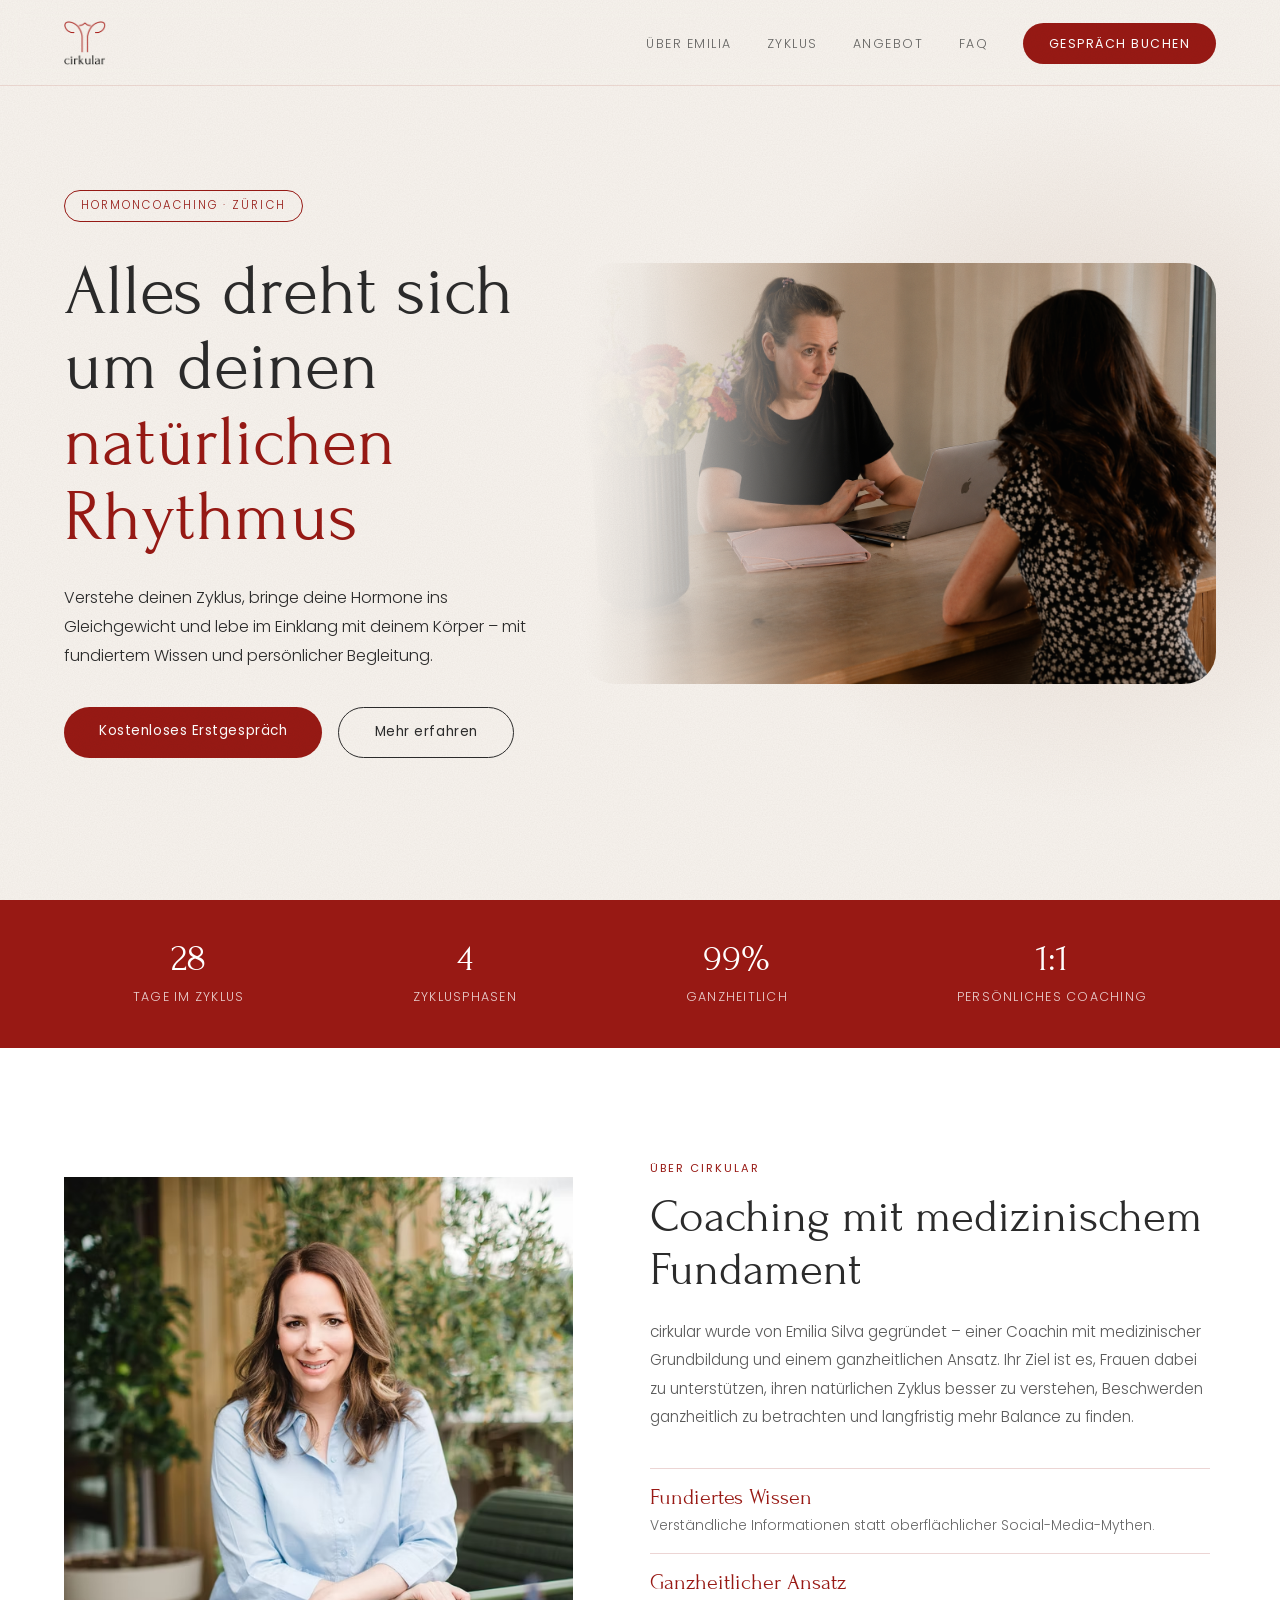
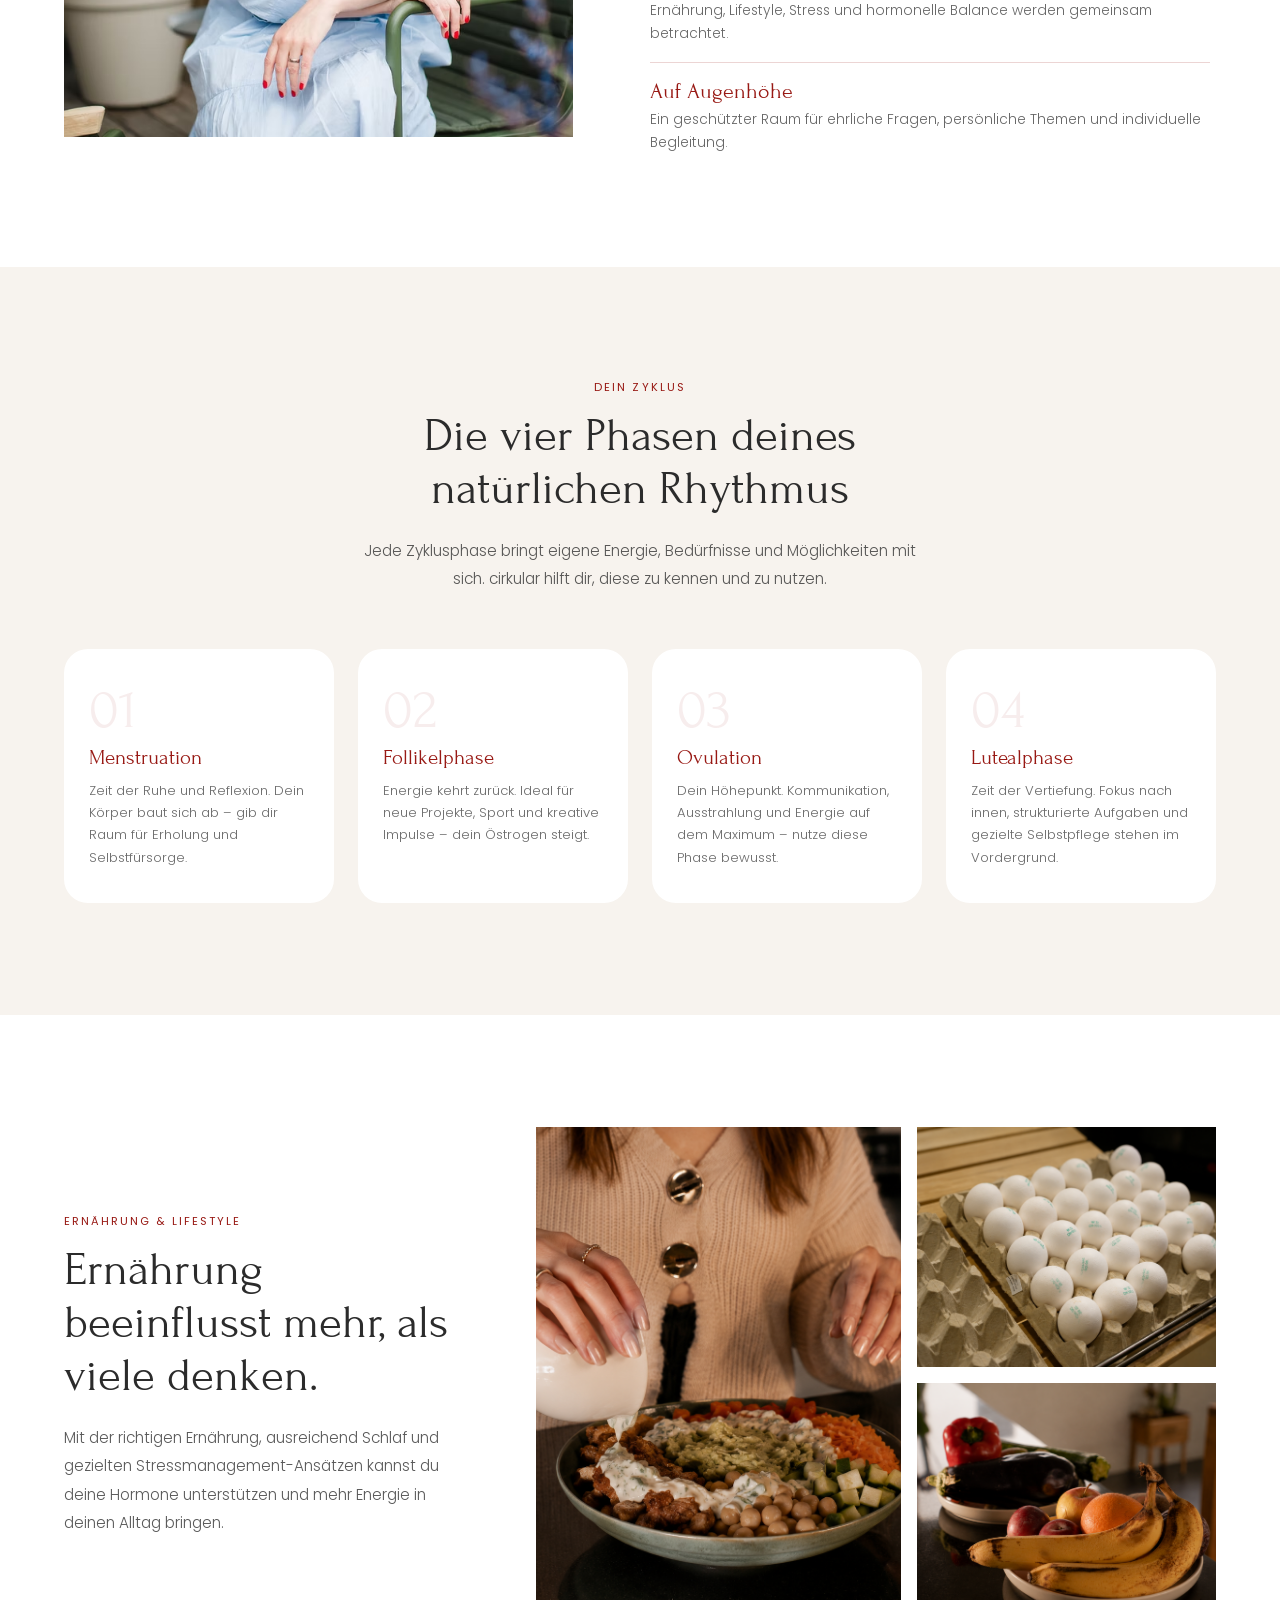
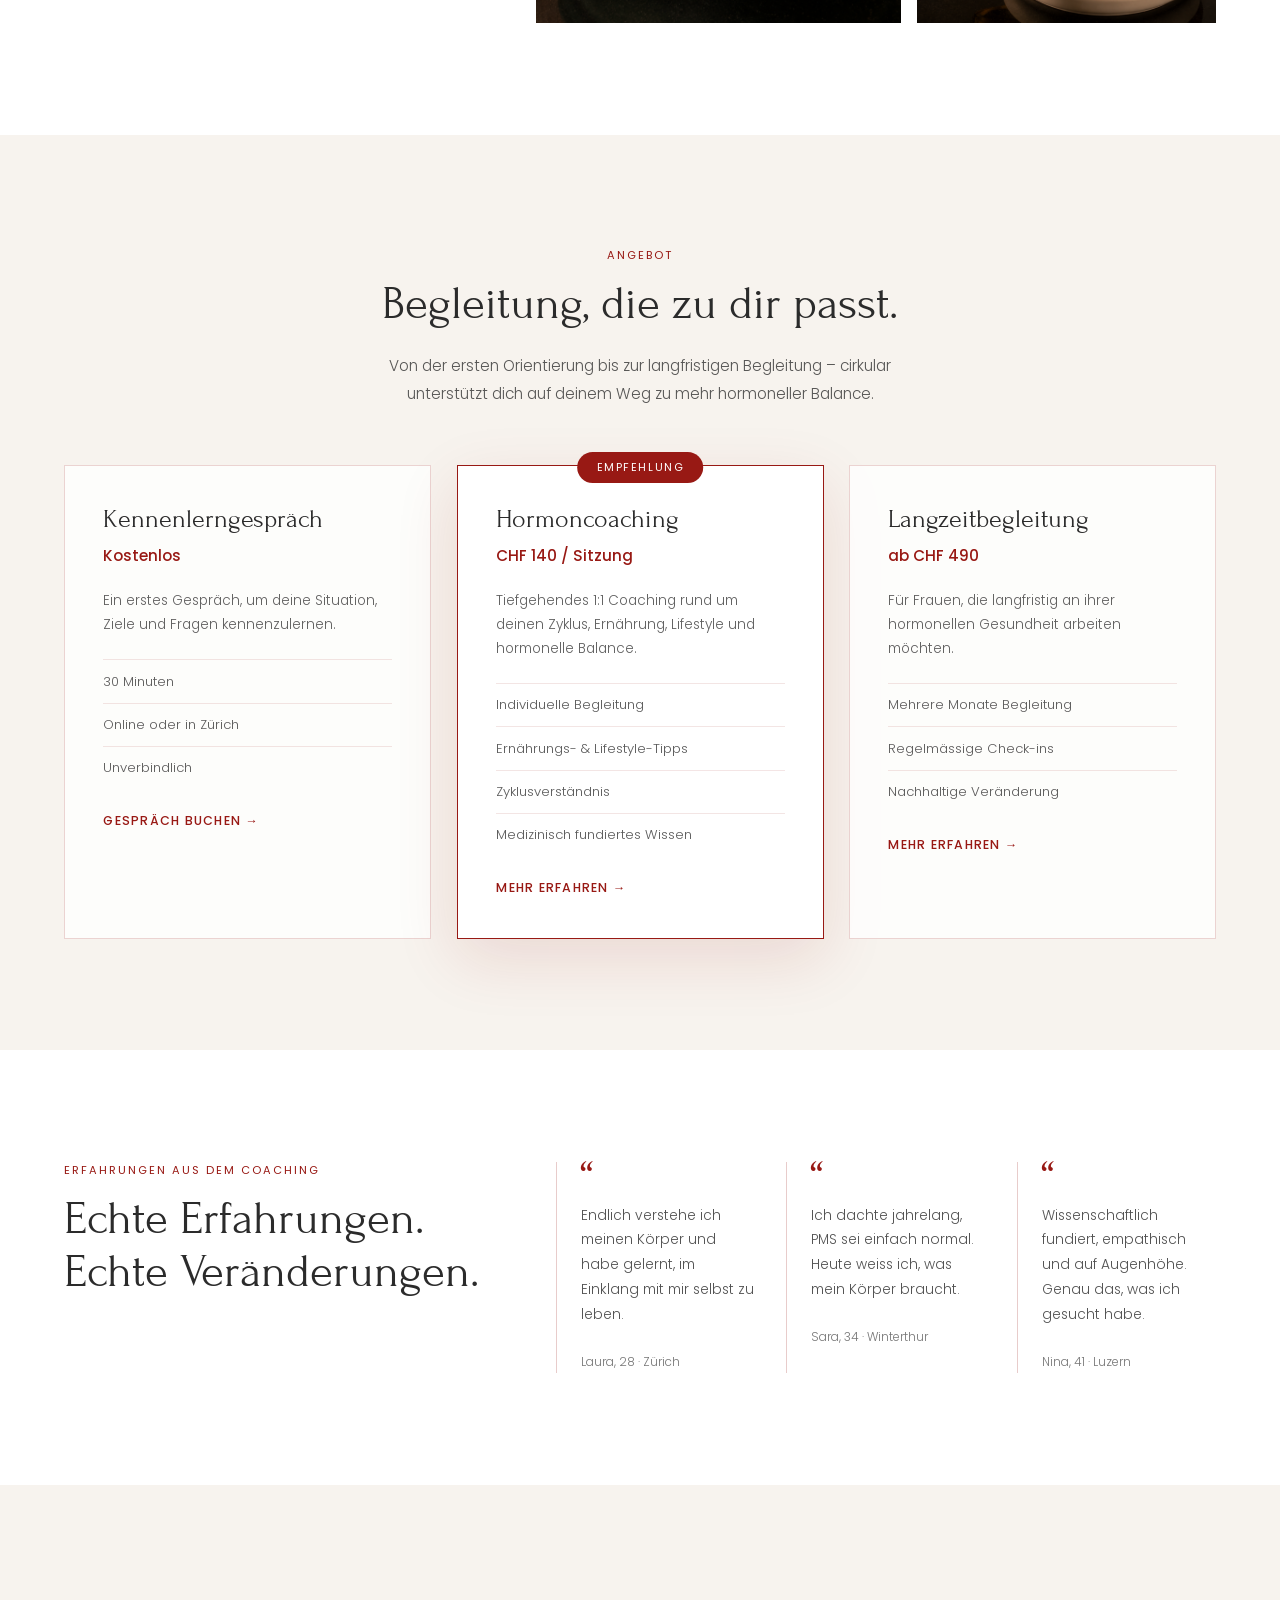
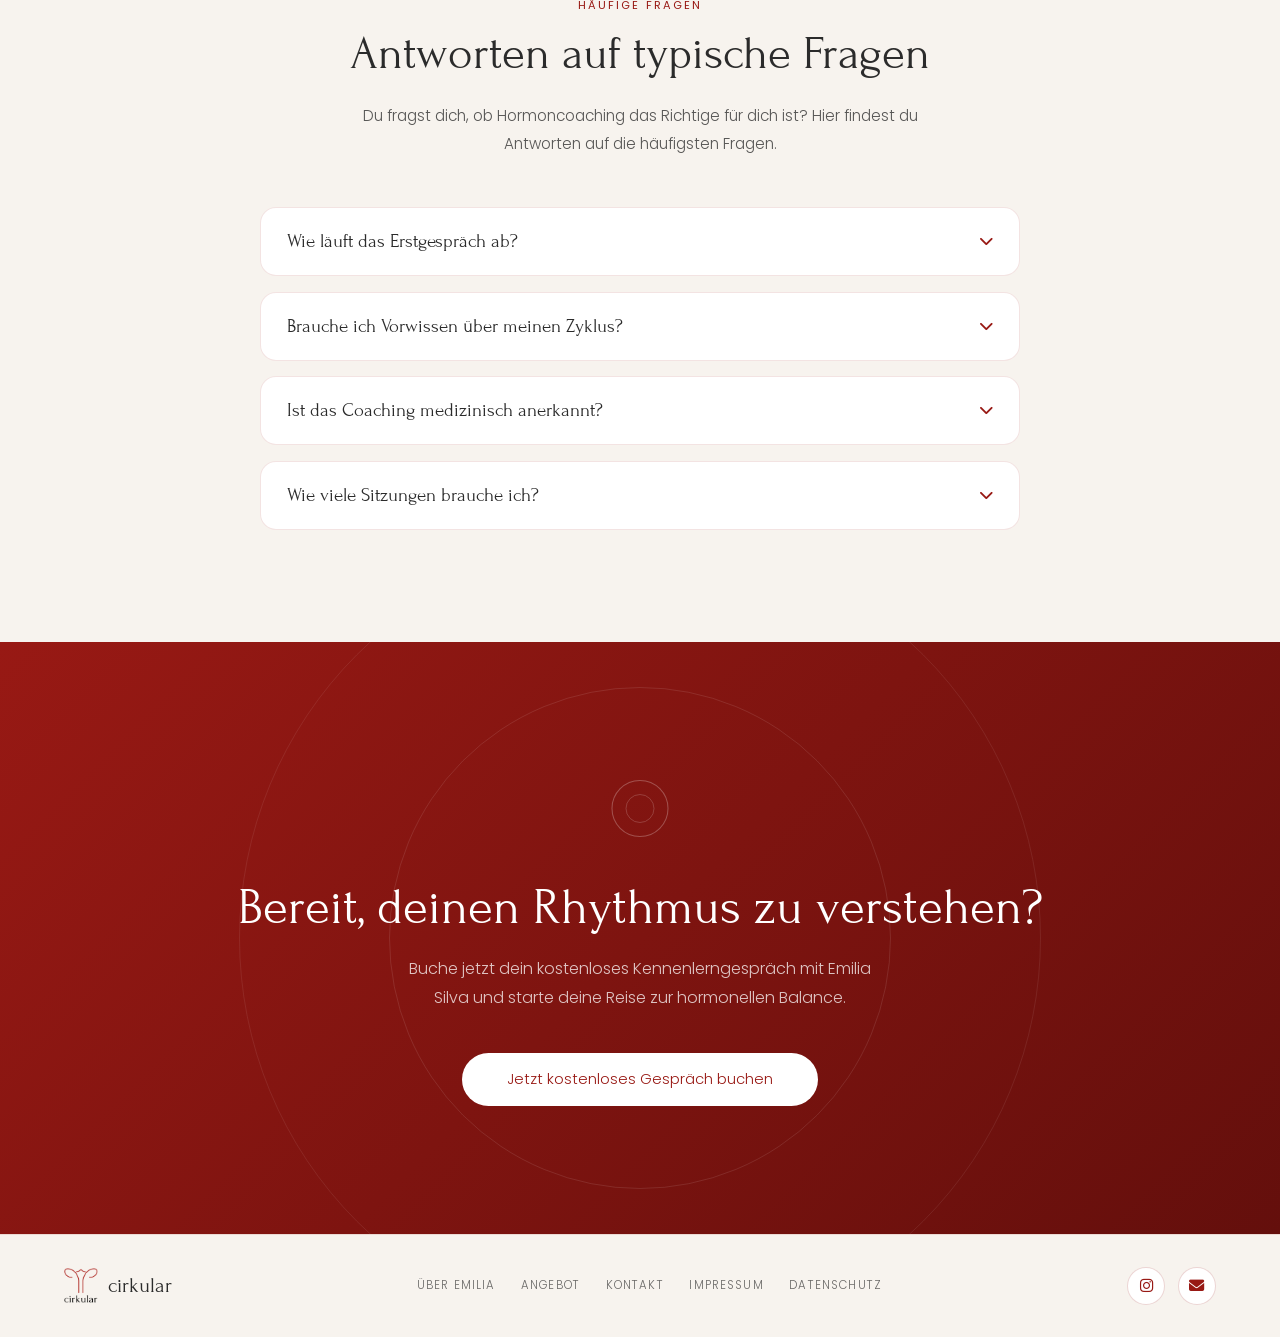
==== index.html @ c12a4f1a "Initial commit: Ashley Shannon Ernährungsberatung website Adds the initial static website with landi" ====
<!DOCTYPE html>
<html lang="de">
<head>
  <meta charset="UTF-8" />
  <meta name="viewport" content="width=device-width, initial-scale=1.0" />
  <title>cirkular – Hormoncoaching für Frauen</title>

  <link href="https://fonts.googleapis.com/css2?family=Forum&family=Poppins:wght@300;400;500&display=swap" rel="stylesheet">
  <link rel="stylesheet" href="https://cdnjs.cloudflare.com/ajax/libs/font-awesome/6.5.2/css/all.min.css">
  <link rel="stylesheet" href="css/styles.css">
</head>

<body>

  <nav>
    <a href="#" class="nav-logo" aria-label="cirkular Startseite">
      <img src="img/logo.png" alt="cirkular Logo">
    </a>

    <ul class="nav-links">
      <li><a href="#about">Über Emilia</a></li>
      <li><a href="#zyklus">Zyklus</a></li>
      <li><a href="#angebot">Angebot</a></li>
      <li><a href="#faq">FAQ</a></li>
      <li><a href="#kontakt" class="nav-cta">Gespräch buchen</a></li>
    </ul>

    <button class="nav-toggle" id="navToggle" aria-label="Menü öffnen" aria-expanded="false" aria-controls="mobileMenu">
      <span></span>
      <span></span>
      <span></span>
    </button>
  </nav>

  <div class="menu-backdrop" id="menuBackdrop"></div>

  <aside class="mobile-menu" id="mobileMenu" aria-hidden="true">
    <span class="mobile-menu-tagline">Menü</span>
    <ul>
      <li><a href="#about">Über Emilia</a></li>
      <li><a href="#zyklus">Zyklus</a></li>
      <li><a href="#angebot">Angebot</a></li>
      <li><a href="#erfahrungen">Erfahrungen</a></li>
      <li><a href="#faq">FAQ</a></li>
      <li><a href="#kontakt" class="mobile-cta">Gespräch buchen</a></li>
    </ul>
  </aside>

  <section class="hero">
    <div class="hero-text">
      <span class="hero-tagline reveal">Hormoncoaching · Zürich</span>

      <h1 class="reveal reveal-delay-1">
        Alles dreht sich um deinen<br>
        <span>natürlichen Rhythmus</span>
      </h1>

      <p class="hero-sub reveal reveal-delay-2">
        Verstehe deinen Zyklus, bringe deine Hormone ins Gleichgewicht und lebe im Einklang mit deinem Körper – mit fundiertem Wissen und persönlicher Begleitung.
      </p>

      <div class="hero-buttons reveal reveal-delay-3">
        <a href="#kontakt" class="btn-primary">Kostenloses Erstgespräch</a>
        <a href="#angebot" class="btn-outline">Mehr erfahren</a>
      </div>
    </div>

    <div class="hero-image-wrap reveal reveal-delay-2">
      <img src="img/beratungs-gespraech.png" alt="Beratungsgespräch bei cirkular">
    </div>
  </section>

  <div class="stats">
    <div class="stat reveal">
      <span class="stat-number" data-target="28">0</span>
      <span class="stat-label">Tage im Zyklus</span>
    </div>
    <div class="stat reveal reveal-delay-1">
      <span class="stat-number" data-target="4">0</span>
      <span class="stat-label">Zyklusphasen</span>
    </div>
    <div class="stat reveal reveal-delay-2">
      <span class="stat-number" data-target="100" data-suffix="%">0%</span>
      <span class="stat-label">Ganzheitlich</span>
    </div>
    <div class="stat reveal reveal-delay-3">
      <span class="stat-number">1:1</span>
      <span class="stat-label">Persönliches Coaching</span>
    </div>
  </div>

  <section class="about" id="about">
    <div class="about-image reveal">
      <img src="img/emilia-silva.avif" alt="Emilia Silva von cirkular">
    </div>

    <div class="about-content reveal reveal-delay-1">
      <span class="section-label">Über cirkular</span>
      <h2 class="section-title">Coaching mit medizinischem Fundament</h2>

      <p class="section-text">
        cirkular wurde von Emilia Silva gegründet – einer Coachin mit medizinischer Grundbildung und einem ganzheitlichen Ansatz. Ihr Ziel ist es, Frauen dabei zu unterstützen, ihren natürlichen Zyklus besser zu verstehen, Beschwerden ganzheitlich zu betrachten und langfristig mehr Balance zu finden.
      </p>

      <div class="about-points">
        <div class="about-point">
          <h3>Fundiertes Wissen</h3>
          <p>Verständliche Informationen statt oberflächlicher Social-Media-Mythen.</p>
        </div>

        <div class="about-point">
          <h3>Ganzheitlicher Ansatz</h3>
          <p>Ernährung, Lifestyle, Stress und hormonelle Balance werden gemeinsam betrachtet.</p>
        </div>

        <div class="about-point">
          <h3>Auf Augenhöhe</h3>
          <p>Ein geschützter Raum für ehrliche Fragen, persönliche Themen und individuelle Begleitung.</p>
        </div>
      </div>
    </div>
  </section>

  <section class="phases" id="zyklus">
    <div class="reveal" style="text-align:center; max-width:600px; margin:0 auto;">
      <span class="section-label">Dein Zyklus</span>
      <h2 class="section-title">Die vier Phasen deines natürlichen Rhythmus</h2>
      <p class="section-text" style="margin:0 auto;">Jede Zyklusphase bringt eigene Energie, Bedürfnisse und Möglichkeiten mit sich. cirkular hilft dir, diese zu kennen und zu nutzen.</p>
    </div>

    <div class="phases-grid">
      <article class="phase-card reveal">
        <div class="phase-number">01</div>
        <div class="phase-name">Menstruation</div>
        <p class="phase-desc">Zeit der Ruhe und Reflexion. Dein Körper baut sich ab – gib dir Raum für Erholung und Selbstfürsorge.</p>
        <p class="phase-tip">Tipp: Warme Speisen, eisenreiche Lebensmittel und sanfte Bewegung.</p>
      </article>
      <article class="phase-card reveal reveal-delay-1">
        <div class="phase-number">02</div>
        <div class="phase-name">Follikelphase</div>
        <p class="phase-desc">Energie kehrt zurück. Ideal für neue Projekte, Sport und kreative Impulse – dein Östrogen steigt.</p>
        <p class="phase-tip">Tipp: Starte Neues, plane intensive Workouts und nutze deine Lernfähigkeit.</p>
      </article>
      <article class="phase-card reveal reveal-delay-2">
        <div class="phase-number">03</div>
        <div class="phase-name">Ovulation</div>
        <p class="phase-desc">Dein Höhepunkt. Kommunikation, Ausstrahlung und Energie auf dem Maximum – nutze diese Phase bewusst.</p>
        <p class="phase-tip">Tipp: Wichtige Gespräche, Präsentationen oder Social Events – jetzt strahlst du.</p>
      </article>
      <article class="phase-card reveal reveal-delay-3">
        <div class="phase-number">04</div>
        <div class="phase-name">Lutealphase</div>
        <p class="phase-desc">Zeit der Vertiefung. Fokus nach innen, strukturierte Aufgaben und gezielte Selbstpflege stehen im Vordergrund.</p>
        <p class="phase-tip">Tipp: Magnesiumreiche Ernährung, weniger Koffein, mehr Schlaf und Ruhe.</p>
      </article>
    </div>
  </section>

  <section class="lifestyle">
    <div class="lifestyle-text reveal">
      <span class="section-label">Ernährung & Lifestyle</span>
      <h2 class="section-title">Ernährung beeinflusst mehr, als viele denken.</h2>

      <p class="section-text">
        Mit der richtigen Ernährung, ausreichend Schlaf und gezielten Stressmanagement-Ansätzen kannst du deine Hormone unterstützen und mehr Energie in deinen Alltag bringen.
      </p>
    </div>

    <div class="image-grid reveal reveal-delay-1">
      <img src="img/ausgewogene-bowl.png" alt="Ausgewogene Bowl">
      <img src="img/eier.png" alt="Eier als Ernährungssymbol">
      <img src="img/fruechte-und-gemuese.png" alt="Früchte und Gemüse">
    </div>
  </section>

  <section class="offer" id="angebot">
    <div class="offer-intro reveal">
      <span class="section-label">Angebot</span>
      <h2 class="section-title">Begleitung, die zu dir passt.</h2>
      <p class="section-text">
        Von der ersten Orientierung bis zur langfristigen Begleitung – cirkular unterstützt dich auf deinem Weg zu mehr hormoneller Balance.
      </p>
    </div>

    <div class="offer-grid">
      <article class="offer-card reveal">
        <h3>Kennenlerngespräch</h3>
        <div class="price">Kostenlos</div>
        <p>Ein erstes Gespräch, um deine Situation, Ziele und Fragen kennenzulernen.</p>

        <ul>
          <li>30 Minuten</li>
          <li>Online oder in Zürich</li>
          <li>Unverbindlich</li>
        </ul>

        <a href="#kontakt" class="offer-link">Gespräch buchen →</a>
      </article>

      <article class="offer-card featured reveal reveal-delay-1">
        <span class="offer-badge">Empfehlung</span>
        <h3>Hormoncoaching</h3>
        <div class="price">CHF 140 / Sitzung</div>
        <p>Tiefgehendes 1:1 Coaching rund um deinen Zyklus, Ernährung, Lifestyle und hormonelle Balance.</p>

        <ul>
          <li>Individuelle Begleitung</li>
          <li>Ernährungs- & Lifestyle-Tipps</li>
          <li>Zyklusverständnis</li>
          <li>Medizinisch fundiertes Wissen</li>
        </ul>

        <a href="#kontakt" class="offer-link">Mehr erfahren →</a>
      </article>

      <article class="offer-card reveal reveal-delay-2">
        <h3>Langzeitbegleitung</h3>
        <div class="price">ab CHF 490</div>
        <p>Für Frauen, die langfristig an ihrer hormonellen Gesundheit arbeiten möchten.</p>

        <ul>
          <li>Mehrere Monate Begleitung</li>
          <li>Regelmässige Check-ins</li>
          <li>Nachhaltige Veränderung</li>
        </ul>

        <a href="#kontakt" class="offer-link">Mehr erfahren →</a>
      </article>
    </div>
  </section>

  <section class="experiences" id="erfahrungen">
    <div class="experience-layout">
      <div class="reveal">
        <span class="section-label">Erfahrungen aus dem Coaching</span>
        <h2 class="section-title">Echte Erfahrungen. Echte Veränderungen.</h2>
      </div>

      <div class="experience-grid">
        <div class="experience-card reveal reveal-delay-1">
          <div class="quote-mark">“</div>
          <p>Endlich verstehe ich meinen Körper und habe gelernt, im Einklang mit mir selbst zu leben.</p>
          <small>Laura, 28 · Zürich</small>
        </div>

        <div class="experience-card reveal reveal-delay-2">
          <div class="quote-mark">“</div>
          <p>Ich dachte jahrelang, PMS sei einfach normal. Heute weiss ich, was mein Körper braucht.</p>
          <small>Sara, 34 · Winterthur</small>
        </div>

        <div class="experience-card reveal reveal-delay-3">
          <div class="quote-mark">“</div>
          <p>Wissenschaftlich fundiert, empathisch und auf Augenhöhe. Genau das, was ich gesucht habe.</p>
          <small>Nina, 41 · Luzern</small>
        </div>
      </div>
    </div>
  </section>

  <section class="faq" id="faq">
    <div class="faq-intro reveal">
      <span class="section-label">Häufige Fragen</span>
      <h2 class="section-title">Antworten auf typische Fragen</h2>
      <p class="section-text">
        Du fragst dich, ob Hormoncoaching das Richtige für dich ist? Hier findest du Antworten auf die häufigsten Fragen.
      </p>
    </div>

    <div class="faq-list">
      <details class="faq-item reveal">
        <summary>
          Wie läuft das Erstgespräch ab?
          <i class="fa-solid fa-chevron-down faq-icon" aria-hidden="true"></i>
        </summary>
        <div class="faq-answer">
          Das kostenlose Erstgespräch dauert rund 30 Minuten und findet online oder in Zürich statt. Wir sprechen über deine aktuelle Situation, deine Ziele und ob ein Coaching für dich passt – unverbindlich und in einem geschützten Rahmen.
        </div>
      </details>

      <details class="faq-item reveal reveal-delay-1">
        <summary>
          Brauche ich Vorwissen über meinen Zyklus?
          <i class="fa-solid fa-chevron-down faq-icon" aria-hidden="true"></i>
        </summary>
        <div class="faq-answer">
          Nein, du musst nichts mitbringen ausser Offenheit. Wir starten genau da, wo du stehst. Ob du dich schon intensiv mit deinem Zyklus beschäftigt hast oder ganz neu beginnst – das Coaching wird individuell auf dich abgestimmt.
        </div>
      </details>

      <details class="faq-item reveal reveal-delay-2">
        <summary>
          Ist das Coaching medizinisch anerkannt?
          <i class="fa-solid fa-chevron-down faq-icon" aria-hidden="true"></i>
        </summary>
        <div class="faq-answer">
          cirkular ist ein ganzheitliches Coaching mit medizinisch fundiertem Wissen, jedoch ersetzt es keine ärztliche Behandlung oder Diagnose. Bei körperlichen Beschwerden empfehle ich dir immer, parallel deine Ärztin oder deinen Arzt zu konsultieren.
        </div>
      </details>

      <details class="faq-item reveal reveal-delay-3">
        <summary>
          Wie viele Sitzungen brauche ich?
          <i class="fa-solid fa-chevron-down faq-icon" aria-hidden="true"></i>
        </summary>
        <div class="faq-answer">
          Das hängt ganz von deinem Ziel ab. Manche Frauen profitieren bereits von 1–2 Sitzungen, andere wünschen sich eine längere Begleitung über mehrere Monate. Im Erstgespräch finden wir gemeinsam heraus, was für dich am sinnvollsten ist.
        </div>
      </details>
    </div>
  </section>

  <section class="cta-section" id="kontakt">
    <svg class="cta-logo" viewBox="0 0 100 110" fill="none" xmlns="http://www.w3.org/2000/svg" aria-hidden="true">
      <circle cx="50" cy="55" r="40" stroke="#fff" stroke-width="1.5"/>
      <circle cx="50" cy="55" r="20" stroke="#fff" stroke-width="1"/>
    </svg>
    <h2 class="reveal">Bereit, deinen Rhythmus zu verstehen?</h2>
    <p class="reveal reveal-delay-1">Buche jetzt dein kostenloses Kennenlerngespräch mit Emilia Silva und starte deine Reise zur hormonellen Balance.</p>
    <a href="mailto:hello@cirkular.ch" class="btn-white reveal reveal-delay-2">Jetzt kostenloses Gespräch buchen</a>
  </section>

  <footer>
    <a href="#" class="footer-logo" aria-label="cirkular Startseite">
      <img src="img/logo.png" alt="cirkular Logo">
      <span>cirkular</span>
    </a>

    <div class="footer-links">
      <a href="#about">Über Emilia</a>
      <a href="#angebot">Angebot</a>
      <a href="#kontakt">Kontakt</a>
      <a href="impressum.html">Impressum</a>
      <a href="datenschutz.html">Datenschutz</a>
    </div>

    <div class="footer-social">
      <a href="https://instagram.com/cirkular.ch" target="_blank" rel="noopener noreferrer" aria-label="cirkular auf Instagram">
        <i class="fa-brands fa-instagram" aria-hidden="true"></i>
      </a>
      <a href="mailto:hello@cirkular.ch" aria-label="E-Mail an cirkular">
        <i class="fa-solid fa-envelope" aria-hidden="true"></i>
      </a>
    </div>
  </footer>

  <script src="js/main.js" defer></script>

</body>
</html>
---- css/styles.css ----
:root {
  --primary: #981914;
  --primary-dark: #640F0C;
  --beige: #D9C7BB;
  --bg: #F7F3EE;
  --dark: #2B2B2B;
  --white: #ffffff;
  --transition: 0.45s cubic-bezier(0.22, 1, 0.36, 1);
}

* {
  box-sizing: border-box;
  margin: 0;
  padding: 0;
}

html {
  scroll-behavior: smooth;
}

body {
  font-family: "Poppins", sans-serif;
  font-weight: 300;
  background: var(--bg);
  color: var(--dark);
  overflow-x: hidden;
  position: relative;
}

/* ── GRAIN OVERLAY ── */
body::before {
  content: "";
  position: fixed;
  inset: 0;
  pointer-events: none;
  z-index: 999;
  opacity: 0.35;
  mix-blend-mode: multiply;
  background-image: url("data:image/svg+xml;utf8,<svg viewBox='0 0 200 200' xmlns='http://www.w3.org/2000/svg'><filter id='n'><feTurbulence type='fractalNoise' baseFrequency='0.9' numOctaves='2' stitchTiles='stitch'/><feColorMatrix values='0 0 0 0 0.16 0 0 0 0 0.1 0 0 0 0 0.08 0 0 0 0.18 0'/></filter><rect width='100%25' height='100%25' filter='url(%23n)'/></svg>");
  background-size: 220px 220px;
}

img {
  width: 100%;
  display: block;
  object-fit: cover;
}

h1, h2, h3 {
  font-family: "Forum", serif;
  font-weight: 400;
}

a {
  text-decoration: none;
  color: inherit;
}

/* ── REVEAL ANIMATIONS ── */
.reveal {
  opacity: 0;
  transform: translateY(28px);
  transition: opacity 0.9s ease, transform 0.9s cubic-bezier(0.22, 1, 0.36, 1);
  will-change: opacity, transform;
}
.reveal.is-visible {
  opacity: 1;
  transform: translateY(0);
}
.reveal-delay-1 { transition-delay: 0.1s; }
.reveal-delay-2 { transition-delay: 0.2s; }
.reveal-delay-3 { transition-delay: 0.3s; }
.reveal-delay-4 { transition-delay: 0.4s; }

@media (prefers-reduced-motion: reduce) {
  .reveal { opacity: 1; transform: none; transition: none; }
}

/* NAVIGATION */
nav {
  position: fixed;
  top: 0;
  left: 0;
  right: 0;
  z-index: 100;
  display: flex;
  align-items: center;
  justify-content: space-between;
  padding: 1.3rem 5vw;
  background: rgba(247, 243, 238, 0.92);
  backdrop-filter: blur(10px);
  -webkit-backdrop-filter: blur(10px);
  border-bottom: 1px solid rgba(152, 25, 20, 0.12);
}

.nav-logo {
  display: flex;
  align-items: center;
  gap: 0.7rem;
}

.nav-logo img {
  width: 42px;
  height: auto;
}

.nav-logo span {
  font-family: "Forum", serif;
  font-size: 1.5rem;
  letter-spacing: 0.04em;
}

.nav-links {
  display: flex;
  align-items: center;
  gap: 2.2rem;
  list-style: none;
}

.nav-links a {
  font-size: 0.78rem;
  text-transform: uppercase;
  letter-spacing: 0.12em;
  opacity: 0.72;
  transition: 0.25s;
}

.nav-links a:hover {
  opacity: 1;
  color: var(--primary);
}

.nav-cta {
  background: var(--primary);
  color: var(--white) !important;
  padding: 0.75rem 1.6rem;
  border-radius: 999px;
  opacity: 1 !important;
  font-weight: 400;
}

.nav-cta:hover {
  background: var(--primary-dark);
  color: var(--white) !important;
}

/* ── HAMBURGER ── */
.nav-toggle {
  display: none;
  background: none;
  border: none;
  cursor: pointer;
  padding: 0.5rem;
  width: 44px;
  height: 44px;
  position: relative;
  z-index: 200;
}
.nav-toggle span {
  display: block;
  position: absolute;
  left: 10px;
  right: 10px;
  height: 1.6px;
  background: var(--dark);
  border-radius: 2px;
  transition: transform 0.4s cubic-bezier(0.22, 1, 0.36, 1), top 0.3s, opacity 0.2s;
}
.nav-toggle span:nth-child(1) { top: 15px; }
.nav-toggle span:nth-child(2) { top: 21px; }
.nav-toggle span:nth-child(3) { top: 27px; }

body.menu-open .nav-toggle span:nth-child(1) {
  top: 21px;
  transform: rotate(45deg);
  background: var(--primary);
}
body.menu-open .nav-toggle span:nth-child(2) {
  opacity: 0;
}
body.menu-open .nav-toggle span:nth-child(3) {
  top: 21px;
  transform: rotate(-45deg);
  background: var(--primary);
}

/* ── MOBILE MENU OVERLAY ── */
.mobile-menu {
  position: fixed;
  top: 0;
  right: 0;
  bottom: 0;
  width: min(360px, 85vw);
  background: var(--bg);
  box-shadow: -20px 0 60px rgba(100, 15, 12, 0.12);
  transform: translateX(100%);
  transition: transform 0.5s cubic-bezier(0.22, 1, 0.36, 1);
  z-index: 150;
  display: flex;
  flex-direction: column;
  justify-content: center;
  padding: 5rem 2.5rem 3rem;
  visibility: hidden;
}
body.menu-open .mobile-menu {
  transform: translateX(0);
  visibility: visible;
}

.mobile-menu ul {
  list-style: none;
  display: flex;
  flex-direction: column;
  gap: 1.4rem;
}
.mobile-menu a {
  font-family: "Forum", serif;
  font-size: 1.8rem;
  color: var(--dark);
  letter-spacing: 0.02em;
  transition: color 0.25s, transform 0.25s;
  display: inline-block;
}
.mobile-menu a:hover {
  color: var(--primary);
  transform: translateX(4px);
}
.mobile-menu .mobile-cta {
  margin-top: 2.5rem;
  background: var(--primary);
  color: var(--white);
  font-family: "Poppins", sans-serif;
  font-size: 0.85rem;
  text-transform: uppercase;
  letter-spacing: 0.12em;
  padding: 1rem 1.6rem;
  border-radius: 999px;
  text-align: center;
  transform: none;
}
.mobile-menu .mobile-cta:hover {
  background: var(--primary-dark);
  color: var(--white);
  transform: none;
}
.mobile-menu-tagline {
  font-size: 0.72rem;
  text-transform: uppercase;
  letter-spacing: 0.18em;
  color: var(--primary);
  margin-bottom: 1.8rem;
  opacity: 0.8;
}

.menu-backdrop {
  position: fixed;
  inset: 0;
  background: rgba(43, 43, 43, 0.45);
  backdrop-filter: blur(2px);
  opacity: 0;
  visibility: hidden;
  transition: opacity 0.4s ease, visibility 0.4s ease;
  z-index: 140;
}
body.menu-open .menu-backdrop {
  opacity: 1;
  visibility: visible;
}

/* BUTTONS */
.btn-primary,
.btn-outline,
.btn-light {
  display: inline-block;
  border-radius: 999px;
  padding: 0.9rem 2.2rem;
  font-size: 0.85rem;
  font-weight: 400;
  letter-spacing: 0.04em;
  transition: 0.25s;
}

.btn-primary {
  background: var(--primary);
  color: var(--white);
}

.btn-primary:hover {
  background: var(--primary-dark);
  transform: translateY(-2px);
}

.btn-outline {
  border: 1.4px solid var(--dark);
  color: var(--dark);
}

.btn-outline:hover {
  border-color: var(--primary);
  color: var(--primary);
  transform: translateY(-2px);
}

.btn-light {
  background: var(--white);
  color: var(--primary);
}

.btn-light:hover {
  transform: translateY(-2px);
}

/* HERO */
.hero {
  min-height: 100vh;
  display: grid;
  grid-template-columns: 0.85fr 1.15fr;
  align-items: center;
  gap: 4vw;
  padding: 8rem 5vw 5rem;
  position: relative;
  overflow: hidden;
}

.hero::before {
  content: "";
  position: absolute;
  right: -15%;
  top: 8%;
  width: 60vw;
  height: 60vw;
  background: radial-gradient(circle, rgba(217,199,187,0.5) 0%, rgba(247,243,238,0) 65%);
  z-index: 0;
  pointer-events: none;
}

.hero-text,
.hero-image-wrap {
  position: relative;
  z-index: 1;
}

.hero-text {
  z-index: 3;
}

.hero-tagline {
  display: inline-block;
  color: var(--primary);
  border: 1px solid var(--primary);
  border-radius: 999px;
  padding: 0.4rem 1rem;
  font-size: 0.72rem;
  letter-spacing: 0.18em;
  text-transform: uppercase;
  margin-bottom: 2rem;
}

.hero h1 {
  font-size: clamp(2.6rem, 5.6vw, 6rem);
  line-height: 1.05;
  margin-bottom: 1.8rem;
}

.hero h1 span {
  color: var(--primary);
}

.hero-sub {
  max-width: 500px;
  font-size: 1rem;
  line-height: 1.8;
  margin-bottom: 2.3rem;
}

.hero-buttons {
  display: flex;
  gap: 1rem;
  flex-wrap: wrap;
}

.hero-image-wrap {
  position: relative;
  align-self: center;
  justify-self: stretch;
  width: 100%;
  isolation: isolate;
}

/* Linker Fade-Verlauf – kaschiert die harte Kante, Text fadet weich ins Bild */
.hero-image-wrap::before {
  content: "";
  position: absolute;
  top: 0;
  bottom: 0;
  left: 0;
  width: 42%;
  background: linear-gradient(
    to right,
    var(--bg) 0%,
    rgba(247, 243, 238, 0.92) 22%,
    rgba(247, 243, 238, 0.55) 55%,
    rgba(247, 243, 238, 0) 100%
  );
  z-index: 2;
  pointer-events: none;
}

.hero-image-wrap img {
  width: 100%;
  height: auto;
  max-height: 88vh;
  object-fit: contain;
  filter: saturate(0.95) contrast(0.98);
  display: block;
  margin-left: auto;
  border-radius: 2rem;
}

/* ── STATS STRIP ── */
.stats {
  background: var(--primary);
  padding: 2.5rem 5vw;
  display: flex;
  justify-content: space-around;
  gap: 2rem;
  flex-wrap: wrap;
}
.stat {
  text-align: center;
  color: var(--white);
}
.stat-number {
  font-family: 'Forum', serif;
  font-size: 2.4rem;
  display: block;
  line-height: 1;
  margin-bottom: 0.3rem;
}
.stat-label {
  font-size: 0.78rem;
  letter-spacing: 0.1em;
  text-transform: uppercase;
  opacity: 0.8;
}

/* SECTION BASICS */
section {
  padding: 7rem 5vw;
}

.section-label {
  display: block;
  color: var(--primary);
  font-size: 0.7rem;
  text-transform: uppercase;
  letter-spacing: 0.18em;
  margin-bottom: 0.8rem;
  font-weight: 400;
}

.section-title {
  font-size: clamp(2.2rem, 3.7vw, 4rem);
  line-height: 1.12;
  margin-bottom: 1.4rem;
}

.section-text {
  font-size: 0.95rem;
  line-height: 1.85;
  max-width: 560px;
  opacity: 0.78;
}

/* ABOUT */
.about {
  background: var(--white);
  display: grid;
  grid-template-columns: 0.9fr 1fr;
  gap: 6vw;
  align-items: center;
}

.about-image {
  height: 560px;
  overflow: hidden;
}

.about-image img {
  height: 100%;
  object-position: center;
  transition: transform 1.2s ease;
}
.about-image:hover img {
  transform: scale(1.04);
}

.about-points {
  margin-top: 2.3rem;
  display: grid;
  gap: 1rem;
  max-width: 560px;
}

.about-point {
  border-top: 1px solid rgba(152,25,20,0.18);
  padding-top: 1rem;
}

.about-point h3 {
  font-size: 1.35rem;
  color: var(--primary);
  margin-bottom: 0.25rem;
}

.about-point p {
  font-size: 0.86rem;
  line-height: 1.7;
  opacity: 0.72;
}

/* ── ZYKLUSPHASEN ── */
.phases { background: var(--bg); }

.phases-grid {
  display: grid;
  grid-template-columns: repeat(4, 1fr);
  gap: 1.5rem;
  margin-top: 3.5rem;
}

.phase-card {
  background: var(--white);
  border-radius: 1.5rem;
  padding: 2rem 1.5rem;
  position: relative;
  overflow: hidden;
  transition: transform var(--transition), box-shadow var(--transition), border-color var(--transition);
  border: 1px solid transparent;
  cursor: default;
}
.phase-card:hover {
  transform: translateY(-10px);
  box-shadow: 0 22px 50px rgba(100,15,12,0.14);
  border-color: rgba(152,25,20,0.18);
}
.phase-card::before {
  content: '';
  position: absolute;
  top: 0; left: 0; right: 0;
  height: 4px;
  background: var(--primary);
  transform: scaleX(0);
  transition: transform 0.45s cubic-bezier(0.22, 1, 0.36, 1);
  transform-origin: left;
}
.phase-card:hover::before { transform: scaleX(1); }

.phase-card::after {
  content: '';
  position: absolute;
  bottom: -80px;
  right: -80px;
  width: 180px;
  height: 180px;
  border-radius: 50%;
  background: radial-gradient(circle, rgba(217,199,187,0.55) 0%, rgba(217,199,187,0) 70%);
  opacity: 0;
  transition: opacity 0.5s ease, transform 0.6s ease;
  transform: scale(0.6);
  pointer-events: none;
}
.phase-card:hover::after {
  opacity: 1;
  transform: scale(1);
}

.phase-number {
  font-family: 'Forum', serif;
  font-size: 3.5rem;
  color: rgba(152,25,20,0.08);
  line-height: 1;
  margin-bottom: 0.5rem;
  transition: color 0.4s ease;
}
.phase-card:hover .phase-number {
  color: rgba(152,25,20,0.18);
}

.phase-name {
  font-family: 'Forum', serif;
  font-size: 1.3rem;
  color: var(--primary);
  margin-bottom: 0.6rem;
}
.phase-desc {
  font-size: 0.82rem;
  line-height: 1.7;
  opacity: 0.7;
}

.phase-tip {
  margin-top: 1rem;
  padding-top: 1rem;
  border-top: 1px solid rgba(152, 25, 20, 0.14);
  font-size: 0.75rem;
  color: var(--primary);
  font-style: italic;
  letter-spacing: 0.02em;
  max-height: 0;
  opacity: 0;
  overflow: hidden;
  border-top-color: transparent;
  transition: max-height 0.5s ease, opacity 0.4s ease, border-top-color 0.4s ease, padding-top 0.4s ease, margin-top 0.4s ease;
  padding-top: 0;
  margin-top: 0;
}
.phase-card:hover .phase-tip {
  max-height: 120px;
  opacity: 1;
  padding-top: 1rem;
  margin-top: 1rem;
  border-top-color: rgba(152, 25, 20, 0.14);
}

/* LIFESTYLE */
.lifestyle {
  background: var(--white);
  display: grid;
  grid-template-columns: 0.75fr 1.25fr;
  gap: 5vw;
  align-items: center;
}

.image-grid {
  display: grid;
  grid-template-columns: 1.1fr 0.9fr;
  grid-template-rows: 240px 240px;
  gap: 1rem;
}

.image-grid img {
  height: 100%;
  transition: transform 0.8s ease;
}
.image-grid img:hover {
  transform: scale(1.03);
}

.image-grid img:first-child {
  grid-row: span 2;
}

/* OFFER */
.offer {
  background: var(--bg);
  text-align: center;
}

.offer-intro {
  max-width: 620px;
  margin: 0 auto 3.5rem;
}
.offer-intro .section-text {
  margin: 0 auto;
}

.offer-grid {
  display: grid;
  grid-template-columns: repeat(3, 1fr);
  gap: 1.6rem;
  text-align: left;
}

.offer-card {
  background: rgba(255,255,255,0.78);
  border: 1px solid rgba(152,25,20,0.18);
  padding: 2.4rem;
  position: relative;
  min-height: 360px;
  transition: transform var(--transition), box-shadow var(--transition);
}

.offer-card:hover {
  transform: translateY(-8px);
  box-shadow: 0 22px 60px rgba(100,15,12,0.1);
}

.offer-card.featured {
  background: var(--white);
  border: 1.5px solid var(--primary);
  box-shadow: 0 20px 60px rgba(152,25,20,0.12);
}
.offer-card.featured:hover {
  box-shadow: 0 28px 70px rgba(152,25,20,0.18);
}

.offer-badge {
  position: absolute;
  top: -0.85rem;
  left: 50%;
  transform: translateX(-50%);
  background: var(--primary);
  color: var(--white);
  font-size: 0.68rem;
  letter-spacing: 0.14em;
  text-transform: uppercase;
  padding: 0.45rem 1.2rem;
  border-radius: 999px;
  font-weight: 400;
}

.offer-card h3 {
  font-size: 1.65rem;
  margin-bottom: 0.6rem;
}

.price {
  color: var(--primary);
  font-weight: 500;
  margin-bottom: 1.4rem;
  font-size: 0.95rem;
}

.offer-card p {
  font-size: 0.85rem;
  line-height: 1.75;
  opacity: 0.75;
  margin-bottom: 1.4rem;
}

.offer-card ul {
  list-style: none;
  display: grid;
  gap: 0.7rem;
  margin-bottom: 1.8rem;
}

.offer-card li {
  font-size: 0.82rem;
  opacity: 0.78;
  border-top: 1px solid rgba(152,25,20,0.14);
  padding-top: 0.7rem;
}

.offer-link {
  color: var(--primary);
  font-size: 0.78rem;
  text-transform: uppercase;
  letter-spacing: 0.1em;
  font-weight: 500;
  transition: letter-spacing 0.3s ease;
}
.offer-link:hover {
  letter-spacing: 0.16em;
}

/* EXPERIENCES */
.experiences {
  background: var(--white);
}

.experience-layout {
  display: grid;
  grid-template-columns: 0.8fr 1.2fr;
  gap: 4vw;
  align-items: start;
}

.experience-grid {
  display: grid;
  grid-template-columns: repeat(3, 1fr);
  gap: 2rem;
}

.experience-card {
  border-left: 1px solid rgba(152,25,20,0.22);
  padding-left: 1.5rem;
  transition: border-color 0.3s ease, padding-left 0.3s ease;
}
.experience-card:hover {
  border-left-color: var(--primary);
  padding-left: 1.8rem;
}

.quote-mark {
  font-family: "Forum", serif;
  font-size: 3rem;
  color: var(--primary);
  line-height: 0.7;
  margin-bottom: 0.5rem;
}

.experience-card p {
  font-size: 0.86rem;
  line-height: 1.8;
  margin-bottom: 1.3rem;
  opacity: 0.82;
}

.experience-card small {
  font-size: 0.75rem;
  opacity: 0.65;
}

/* ── FAQ ── */
.faq {
  background: var(--bg);
}
.faq-intro {
  max-width: 620px;
  margin: 0 auto 3rem;
  text-align: center;
}
.faq-intro .section-text {
  margin: 0 auto;
}
.faq-list {
  max-width: 760px;
  margin: 0 auto;
  display: grid;
  gap: 1rem;
}
.faq-item {
  background: var(--white);
  border: 1px solid rgba(152, 25, 20, 0.12);
  border-radius: 1rem;
  overflow: hidden;
  transition: border-color 0.3s ease, box-shadow 0.3s ease;
}
.faq-item[open] {
  border-color: rgba(152, 25, 20, 0.3);
  box-shadow: 0 12px 32px rgba(100, 15, 12, 0.07);
}
.faq-item summary {
  list-style: none;
  cursor: pointer;
  padding: 1.4rem 1.6rem;
  display: flex;
  justify-content: space-between;
  align-items: center;
  gap: 1.5rem;
  font-family: "Forum", serif;
  font-size: 1.2rem;
  color: var(--dark);
  transition: color 0.3s ease;
}
.faq-item summary::-webkit-details-marker { display: none; }
.faq-item summary:hover { color: var(--primary); }
.faq-item[open] summary { color: var(--primary); }

.faq-icon {
  color: var(--primary);
  font-size: 0.9rem;
  flex-shrink: 0;
  transition: transform 0.4s cubic-bezier(0.22, 1, 0.36, 1);
}
.faq-item[open] .faq-icon {
  transform: rotate(180deg);
}

.faq-answer {
  padding: 0 1.6rem 1.5rem;
  font-size: 0.88rem;
  line-height: 1.8;
  opacity: 0.78;
  max-width: 640px;
}

/* ── CTA ── */
.cta-section {
  background: linear-gradient(135deg, var(--primary) 0%, var(--primary-dark) 100%);
  padding: 8rem 5vw;
  text-align: center;
  position: relative;
  overflow: hidden;
}
.cta-section::before {
  content: '';
  position: absolute;
  top: 50%;
  left: 50%;
  transform: translate(-50%, -50%);
  width: 800px;
  height: 800px;
  border-radius: 50%;
  border: 1px solid rgba(255,255,255,0.08);
  pointer-events: none;
}
.cta-section::after {
  content: '';
  position: absolute;
  top: 50%;
  left: 50%;
  transform: translate(-50%, -50%);
  width: 500px;
  height: 500px;
  border-radius: 50%;
  border: 1px solid rgba(255,255,255,0.1);
  pointer-events: none;
}
.cta-logo {
  margin: 0 auto 2rem;
  display: block;
  opacity: 0.25;
  width: 70px;
}
.cta-section h2 {
  font-family: 'Forum', serif;
  font-size: clamp(2rem, 4vw, 3.5rem);
  color: var(--white);
  margin-bottom: 1.2rem;
  position: relative;
  z-index: 1;
}
.cta-section p {
  font-size: 1rem;
  color: rgba(255,255,255,0.75);
  max-width: 480px;
  margin: 0 auto 2.5rem;
  line-height: 1.8;
  position: relative;
  z-index: 1;
}
.cta-section .btn-white {
  background: var(--white);
  color: var(--primary);
  padding: 1rem 2.8rem;
  border-radius: 3rem;
  font-family: 'Poppins', sans-serif;
  font-size: 0.92rem;
  text-decoration: none;
  display: inline-block;
  transition: transform 0.2s, box-shadow 0.2s;
  position: relative;
  z-index: 1;
}
.cta-section .btn-white:hover {
  transform: translateY(-3px);
  box-shadow: 0 12px 32px rgba(0,0,0,0.2);
}

/* ── LEGAL PAGES (Impressum / Datenschutz) ── */
.legal-section {
  background: var(--bg);
  padding: 9rem 5vw 6rem;
  min-height: 100vh;
}

.legal-content {
  max-width: 760px;
  margin: 0 auto;
}

.legal-content h1.section-title {
  margin-bottom: 2.5rem;
}

.legal-content h2 {
  font-size: 1.4rem;
  color: var(--primary);
  margin: 2.4rem 0 0.8rem;
}

.legal-content p {
  font-size: 0.95rem;
  line-height: 1.85;
  opacity: 0.82;
  margin-bottom: 0.8rem;
}

.legal-content a {
  color: var(--primary);
  border-bottom: 1px solid rgba(152, 25, 20, 0.3);
  transition: border-color 0.25s ease;
}
.legal-content a:hover {
  border-bottom-color: var(--primary);
}

/* FOOTER */
footer {
  background: var(--bg);
  padding: 2rem 5vw;
  display: flex;
  justify-content: space-between;
  align-items: center;
  gap: 2rem;
  border-top: 1px solid rgba(152,25,20,0.12);
  flex-wrap: wrap;
}

.footer-logo {
  display: flex;
  align-items: center;
  gap: 0.6rem;
}

.footer-logo img {
  width: 34px;
}

.footer-logo span {
  font-family: "Forum", serif;
  font-size: 1.3rem;
}

.footer-links {
  display: flex;
  gap: 1.6rem;
  flex-wrap: wrap;
}

.footer-links a {
  font-size: 0.72rem;
  text-transform: uppercase;
  letter-spacing: 0.1em;
  opacity: 0.7;
  transition: opacity 0.25s, color 0.25s;
}
.footer-links a:hover {
  opacity: 1;
  color: var(--primary);
}

.footer-social {
  display: flex;
  gap: 0.8rem;
}

.footer-social a {
  width: 38px;
  height: 38px;
  border-radius: 50%;
  background: var(--white);
  border: 1px solid rgba(152, 25, 20, 0.18);
  color: var(--primary);
  display: inline-flex;
  align-items: center;
  justify-content: center;
  font-size: 0.95rem;
  transition: background 0.25s ease, color 0.25s ease, transform 0.25s ease;
}
.footer-social a:hover {
  background: var(--primary);
  color: var(--white);
  border-color: var(--primary);
  transform: translateY(-2px);
}

/* ── RESPONSIVE ── */
@media (max-width: 950px) {
  .hero,
  .about,
  .lifestyle,
  .experience-layout {
    grid-template-columns: 1fr;
  }

  .hero {
    padding: 7rem 5vw 4rem;
    min-height: auto;
    gap: 3rem;
  }

  .hero-image-wrap {
    align-self: auto;
    justify-self: stretch;
    width: 100%;
  }

  /* Mobile: Fade von oben statt von links (Bild steht unter dem Text) */
  .hero-image-wrap::before {
    top: 0;
    left: 0;
    right: 0;
    bottom: auto;
    width: 100%;
    height: 30%;
    background: linear-gradient(
      to bottom,
      var(--bg) 0%,
      rgba(247, 243, 238, 0.85) 35%,
      rgba(247, 243, 238, 0) 100%
    );
  }

  .hero-image-wrap img {
    max-height: none;
    margin: 0 auto;
    border-radius: 1.5rem;
  }

  .stats {
    flex-wrap: wrap;
  }
  .stat {
    flex: 1 1 40%;
  }

  .phases-grid,
  .offer-grid,
  .experience-grid {
    grid-template-columns: 1fr 1fr;
  }

  .about-image {
    height: 440px;
  }

  .nav-links {
    display: none;
  }
  .nav-toggle {
    display: block;
  }
}

@media (max-width: 620px) {
  section {
    padding: 5rem 6vw;
  }

  .hero {
    padding: 6rem 6vw 3rem;
    gap: 2.5rem;
  }
  .hero h1 {
    font-size: clamp(2.4rem, 9vw, 3.4rem);
  }
  .hero-buttons .btn-primary,
  .hero-buttons .btn-outline {
    flex: 1 1 100%;
    text-align: center;
  }

  .stats {
    padding: 2rem 6vw;
    gap: 0;
  }
  .stat {
    flex: 1 1 100%;
    border-bottom: 1px solid rgba(255,255,255,0.18);
    padding: 1.2rem 0;
  }
  .stat:last-child {
    border-bottom: none;
  }

  .phases-grid,
  .offer-grid,
  .experience-grid {
    grid-template-columns: 1fr;
  }

  .about-image {
    height: 360px;
  }

  .image-grid {
    grid-template-columns: 1fr;
    grid-template-rows: auto;
  }
  .image-grid img {
    height: 240px;
  }
  .image-grid img:first-child {
    grid-row: auto;
  }

  .offer-card {
    padding: 2rem 1.5rem;
    min-height: auto;
  }

  .experience-grid {
    gap: 1.5rem;
  }

  .faq-item summary {
    font-size: 1.05rem;
    padding: 1.2rem 1.3rem;
  }
  .faq-answer {
    padding: 0 1.3rem 1.3rem;
  }

  footer {
    flex-direction: column;
    align-items: flex-start;
    text-align: left;
  }
  .footer-links {
    gap: 1rem 1.6rem;
  }
}

@media (max-width: 420px) {
  nav { padding: 1rem 6vw; }
  .nav-logo span { font-size: 1.3rem; }
  .nav-logo img { width: 36px; }
  .mobile-menu a { font-size: 1.5rem; }
}
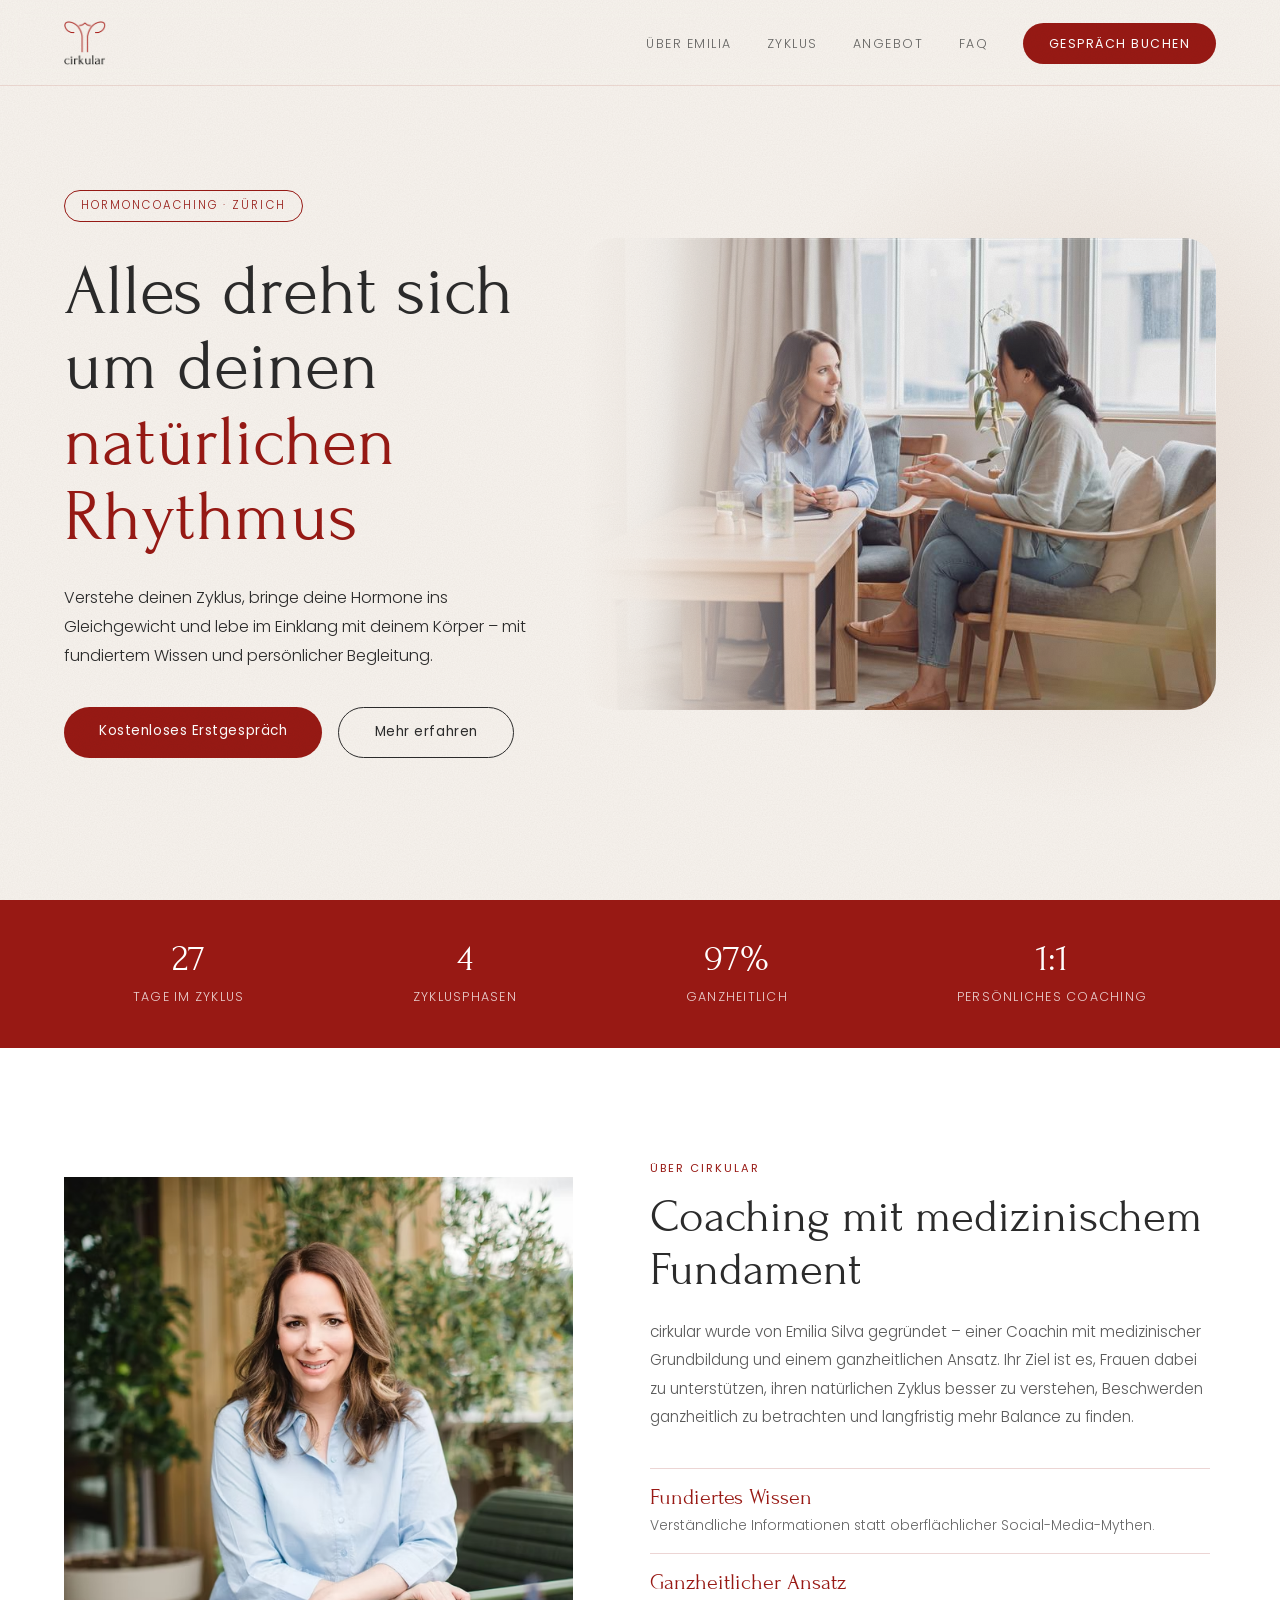
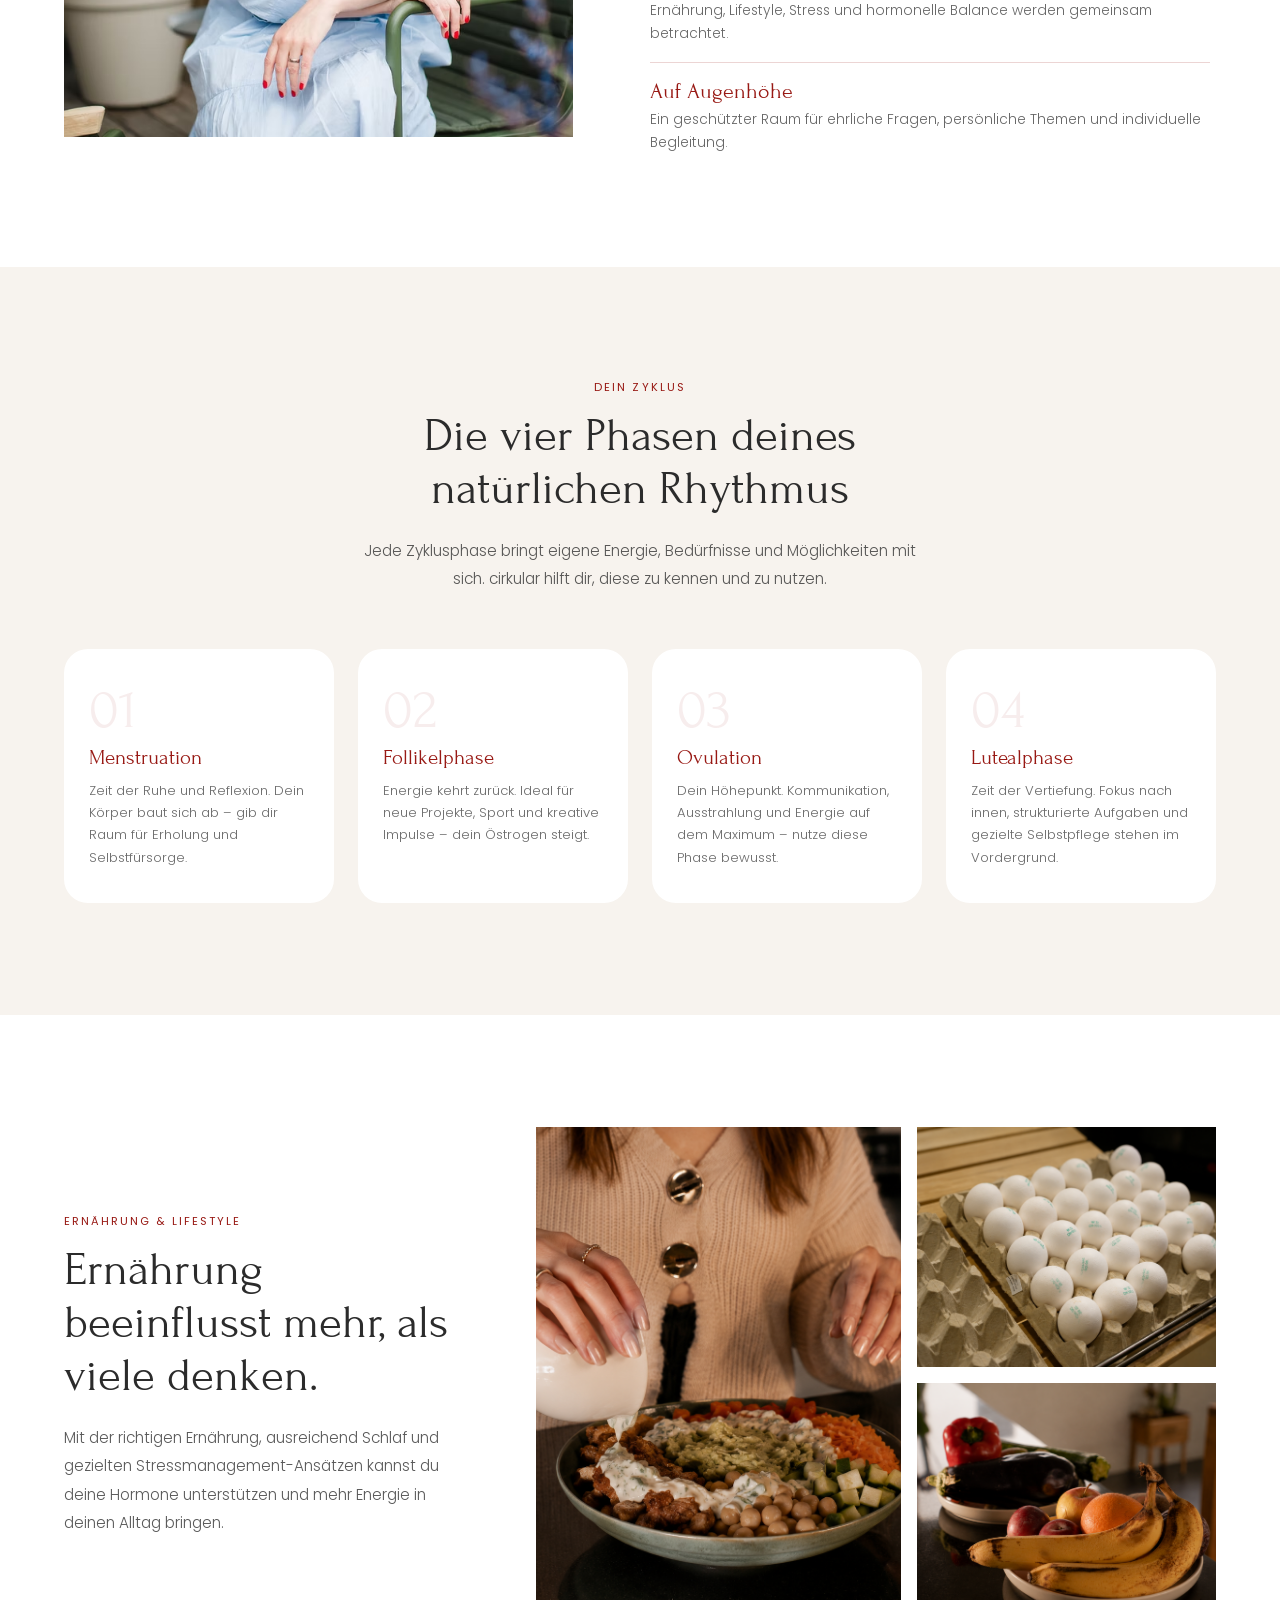
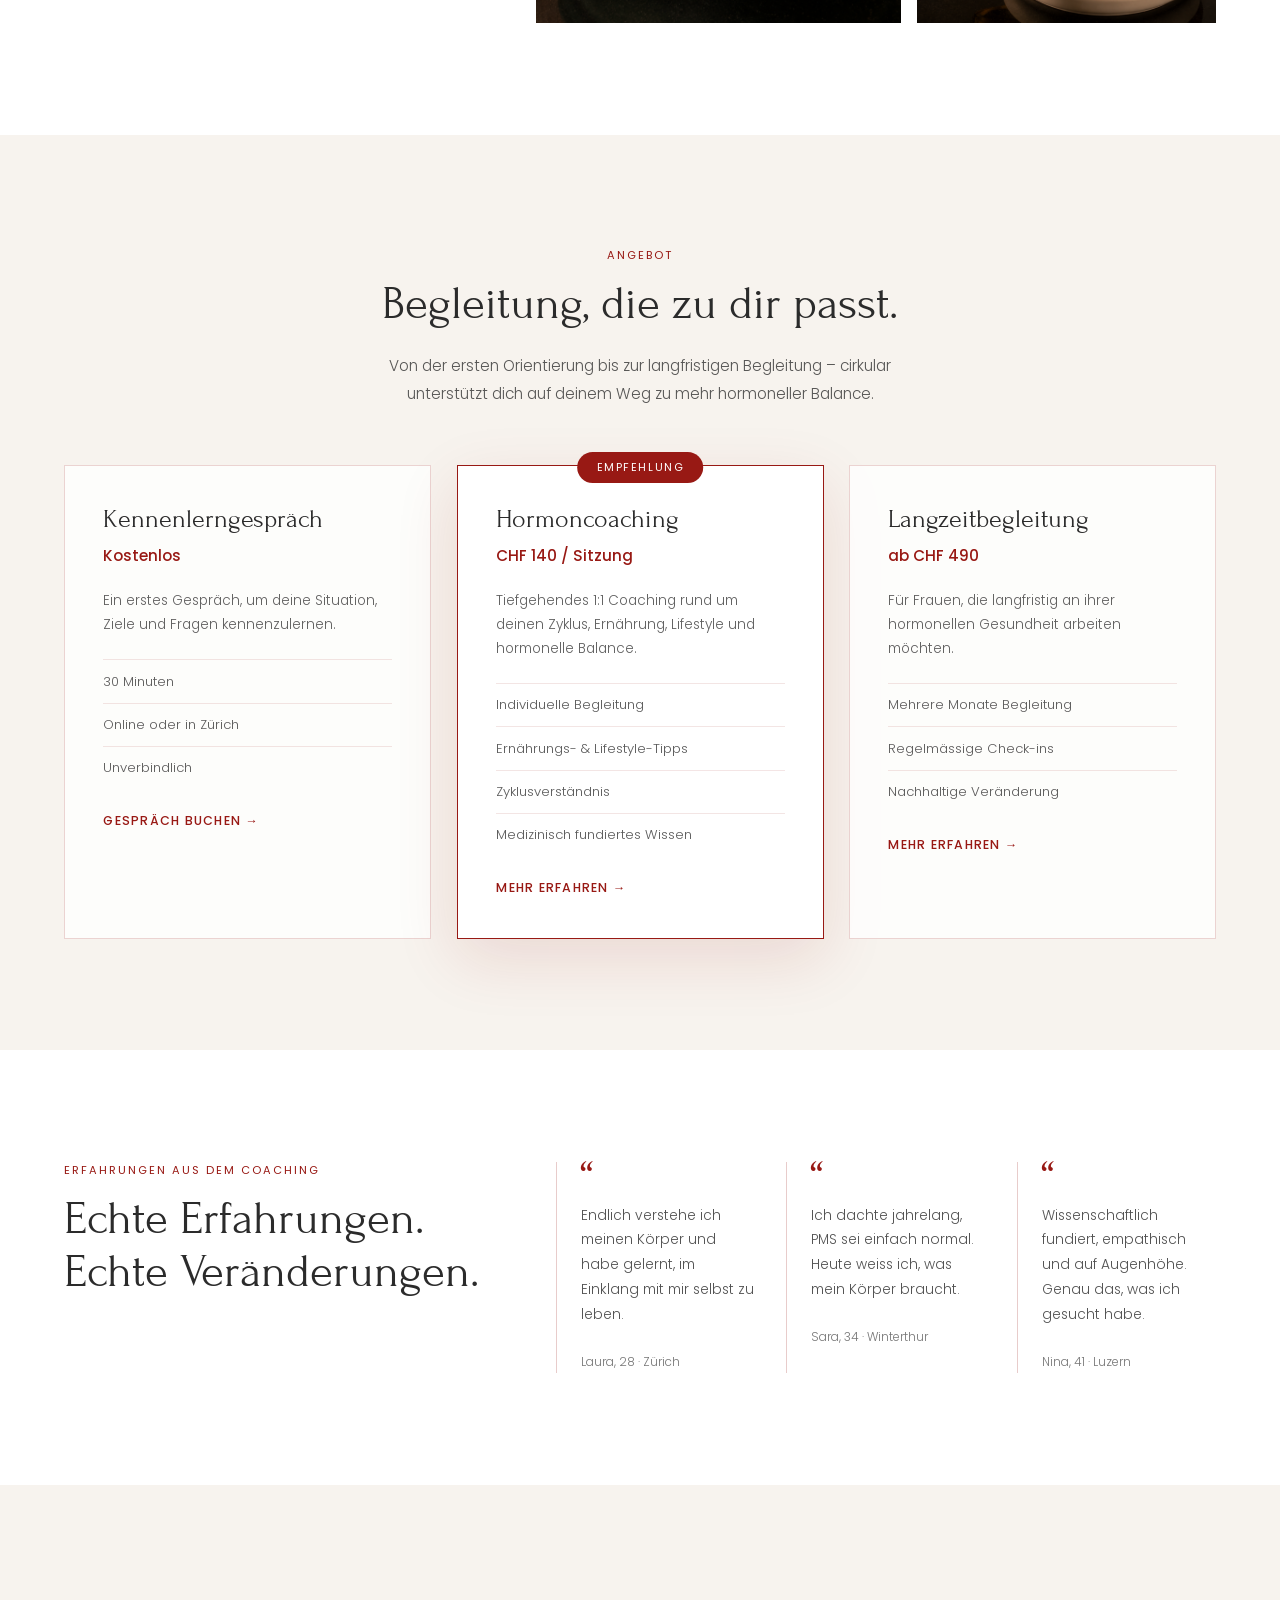
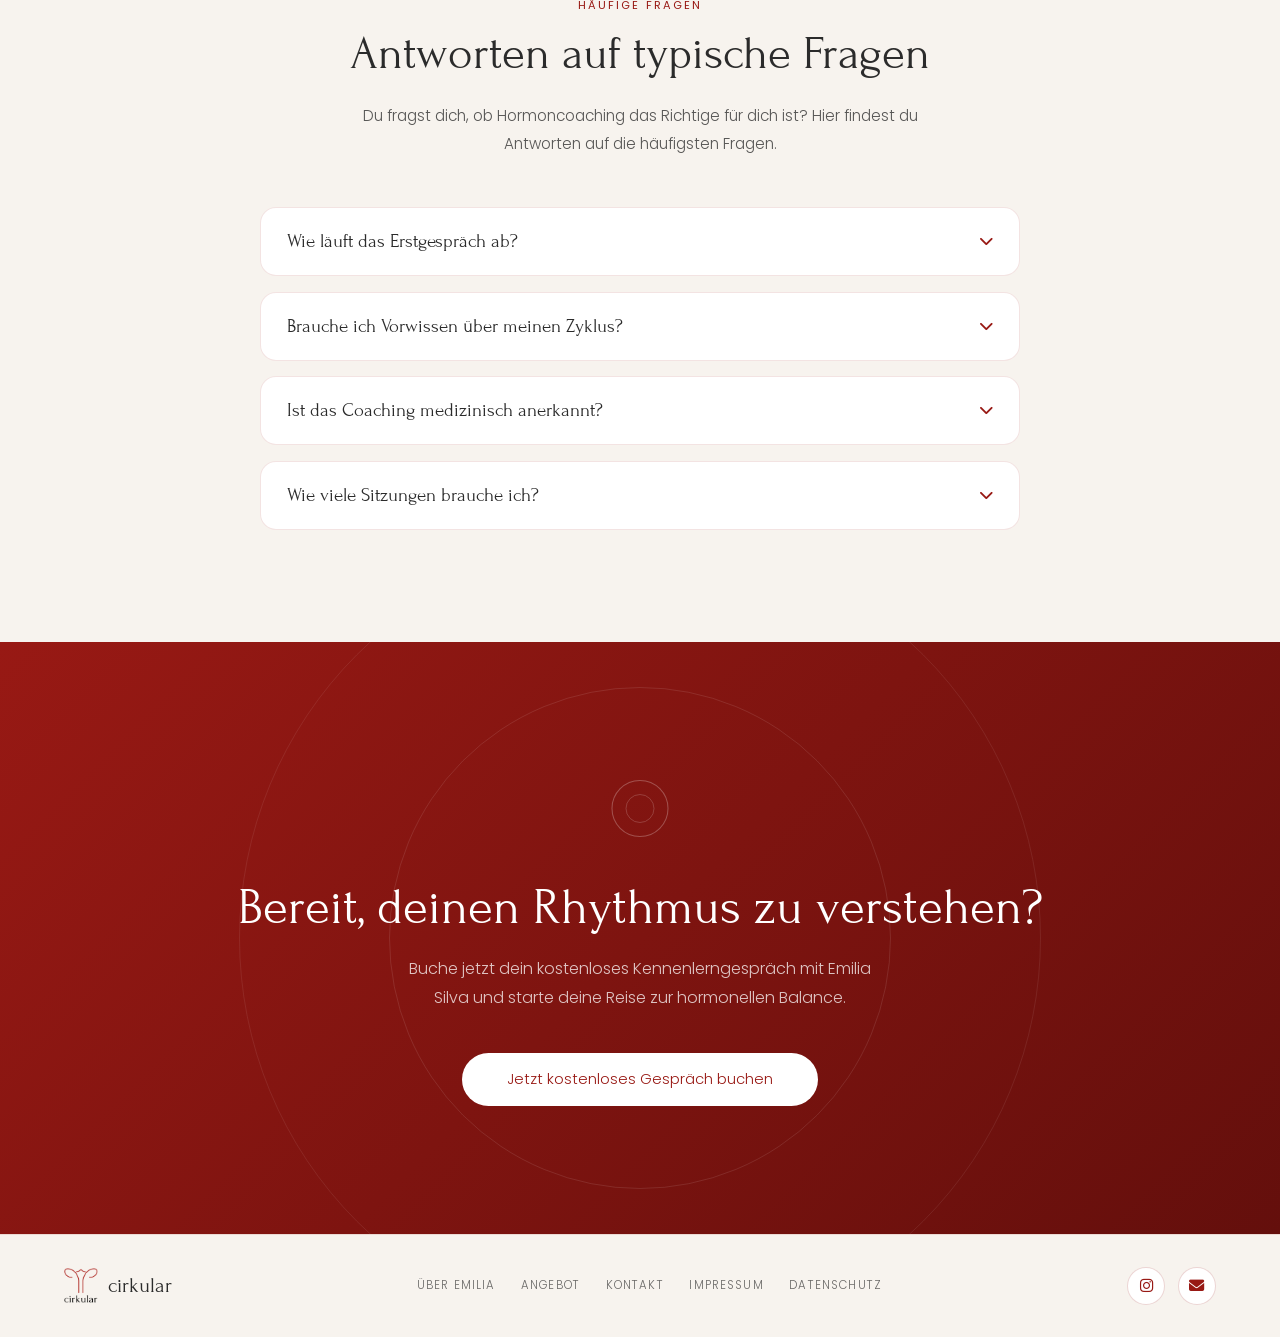
==== commit 4cb8326b: "Favicon in allen HTML-Seiten einbinden Co-Authored-By: Claude Opus 4.7 <noreply@anthropic.com>" ====
--- a/index.html
+++ b/index.html
@@ -4,6 +4,8 @@
   <meta charset="UTF-8" />
   <meta name="viewport" content="width=device-width, initial-scale=1.0" />
   <title>cirkular – Hormoncoaching für Frauen</title>
+
+  <link rel="icon" type="image/png" href="img/favicon.png">
 
   <link href="https://fonts.googleapis.com/css2?family=Forum&family=Poppins:wght@300;400;500&display=swap" rel="stylesheet">
   <link rel="stylesheet" href="https://cdnjs.cloudflare.com/ajax/libs/font-awesome/6.5.2/css/all.min.css">
--- a/css/styles.css
+++ b/css/styles.css
@@ -539,10 +539,15 @@
   border: 1px solid transparent;
   cursor: default;
 }
-.phase-card:hover {
+.phase-card:hover,
+.phase-card.is-open {
   transform: translateY(-10px);
   box-shadow: 0 22px 50px rgba(100,15,12,0.14);
   border-color: rgba(152,25,20,0.18);
+}
+
+@media (hover: none) {
+  .phase-card { cursor: pointer; }
 }
 .phase-card::before {
   content: '';
@@ -554,7 +559,8 @@
   transition: transform 0.45s cubic-bezier(0.22, 1, 0.36, 1);
   transform-origin: left;
 }
-.phase-card:hover::before { transform: scaleX(1); }
+.phase-card:hover::before,
+.phase-card.is-open::before { transform: scaleX(1); }
 
 .phase-card::after {
   content: '';
@@ -570,7 +576,8 @@
   transform: scale(0.6);
   pointer-events: none;
 }
-.phase-card:hover::after {
+.phase-card:hover::after,
+.phase-card.is-open::after {
   opacity: 1;
   transform: scale(1);
 }
@@ -583,7 +590,8 @@
   margin-bottom: 0.5rem;
   transition: color 0.4s ease;
 }
-.phase-card:hover .phase-number {
+.phase-card:hover .phase-number,
+.phase-card.is-open .phase-number {
   color: rgba(152,25,20,0.18);
 }
 
@@ -615,7 +623,8 @@
   padding-top: 0;
   margin-top: 0;
 }
-.phase-card:hover .phase-tip {
+.phase-card:hover .phase-tip,
+.phase-card.is-open .phase-tip {
   max-height: 120px;
   opacity: 1;
   padding-top: 1rem;
@@ -1114,6 +1123,36 @@
   .nav-toggle {
     display: block;
   }
+
+  /* Mobile: kein Bar-Hintergrund, stattdessen schwebende Pill + Hamburger */
+  nav {
+    background: transparent;
+    backdrop-filter: none;
+    -webkit-backdrop-filter: none;
+    border-bottom: none;
+  }
+  .nav-logo {
+    background: rgba(247, 243, 238, 0.92);
+    backdrop-filter: blur(10px);
+    -webkit-backdrop-filter: blur(10px);
+    padding: 0.4rem 0.7rem;
+    border-radius: 0.85rem;
+    box-shadow: 0 4px 14px rgba(100, 15, 12, 0.08);
+    border: 1px solid rgba(152, 25, 20, 0.10);
+  }
+  .nav-toggle {
+    background: rgba(247, 243, 238, 0.92);
+    backdrop-filter: blur(10px);
+    -webkit-backdrop-filter: blur(10px);
+    border-radius: 0.85rem;
+    box-shadow: 0 4px 14px rgba(100, 15, 12, 0.08);
+    border: 1px solid rgba(152, 25, 20, 0.10);
+  }
+  body.menu-open .nav-toggle {
+    background: transparent;
+    box-shadow: none;
+    border-color: transparent;
+  }
 }
 
 @media (max-width: 620px) {
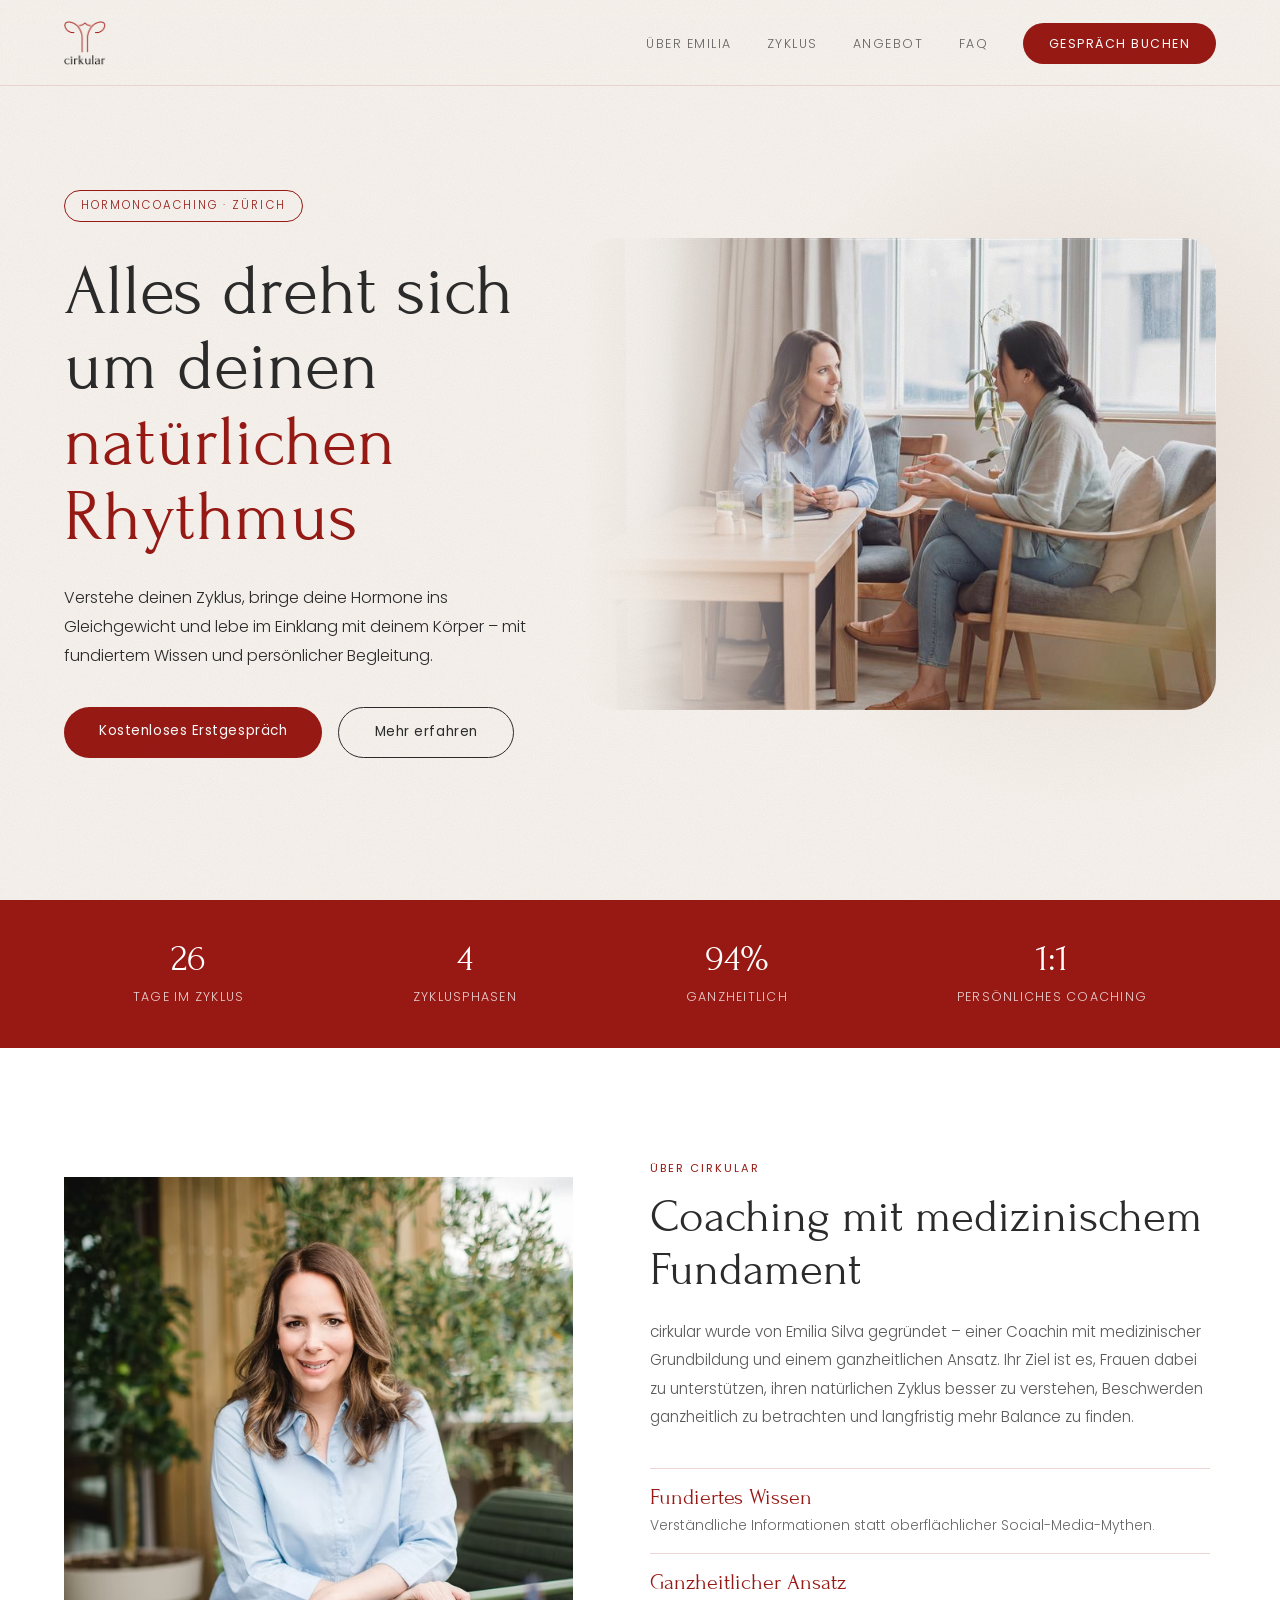
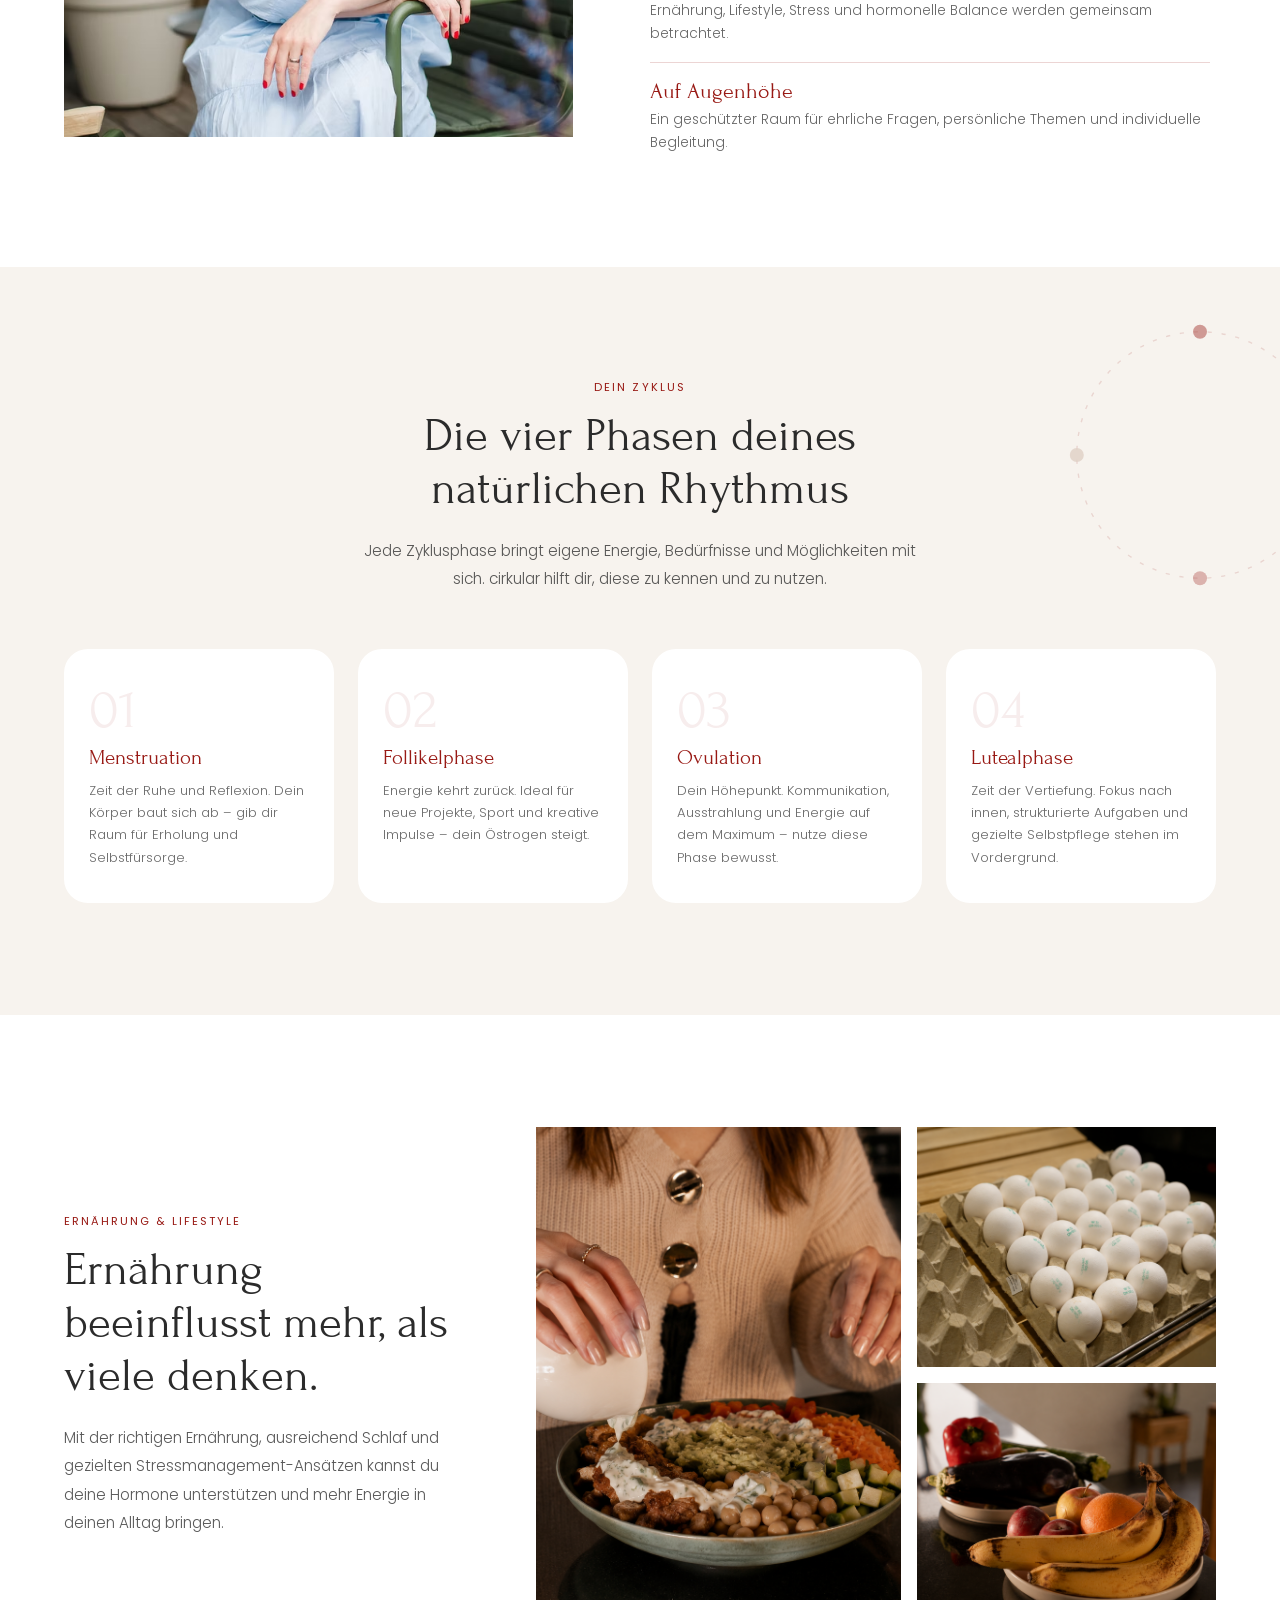
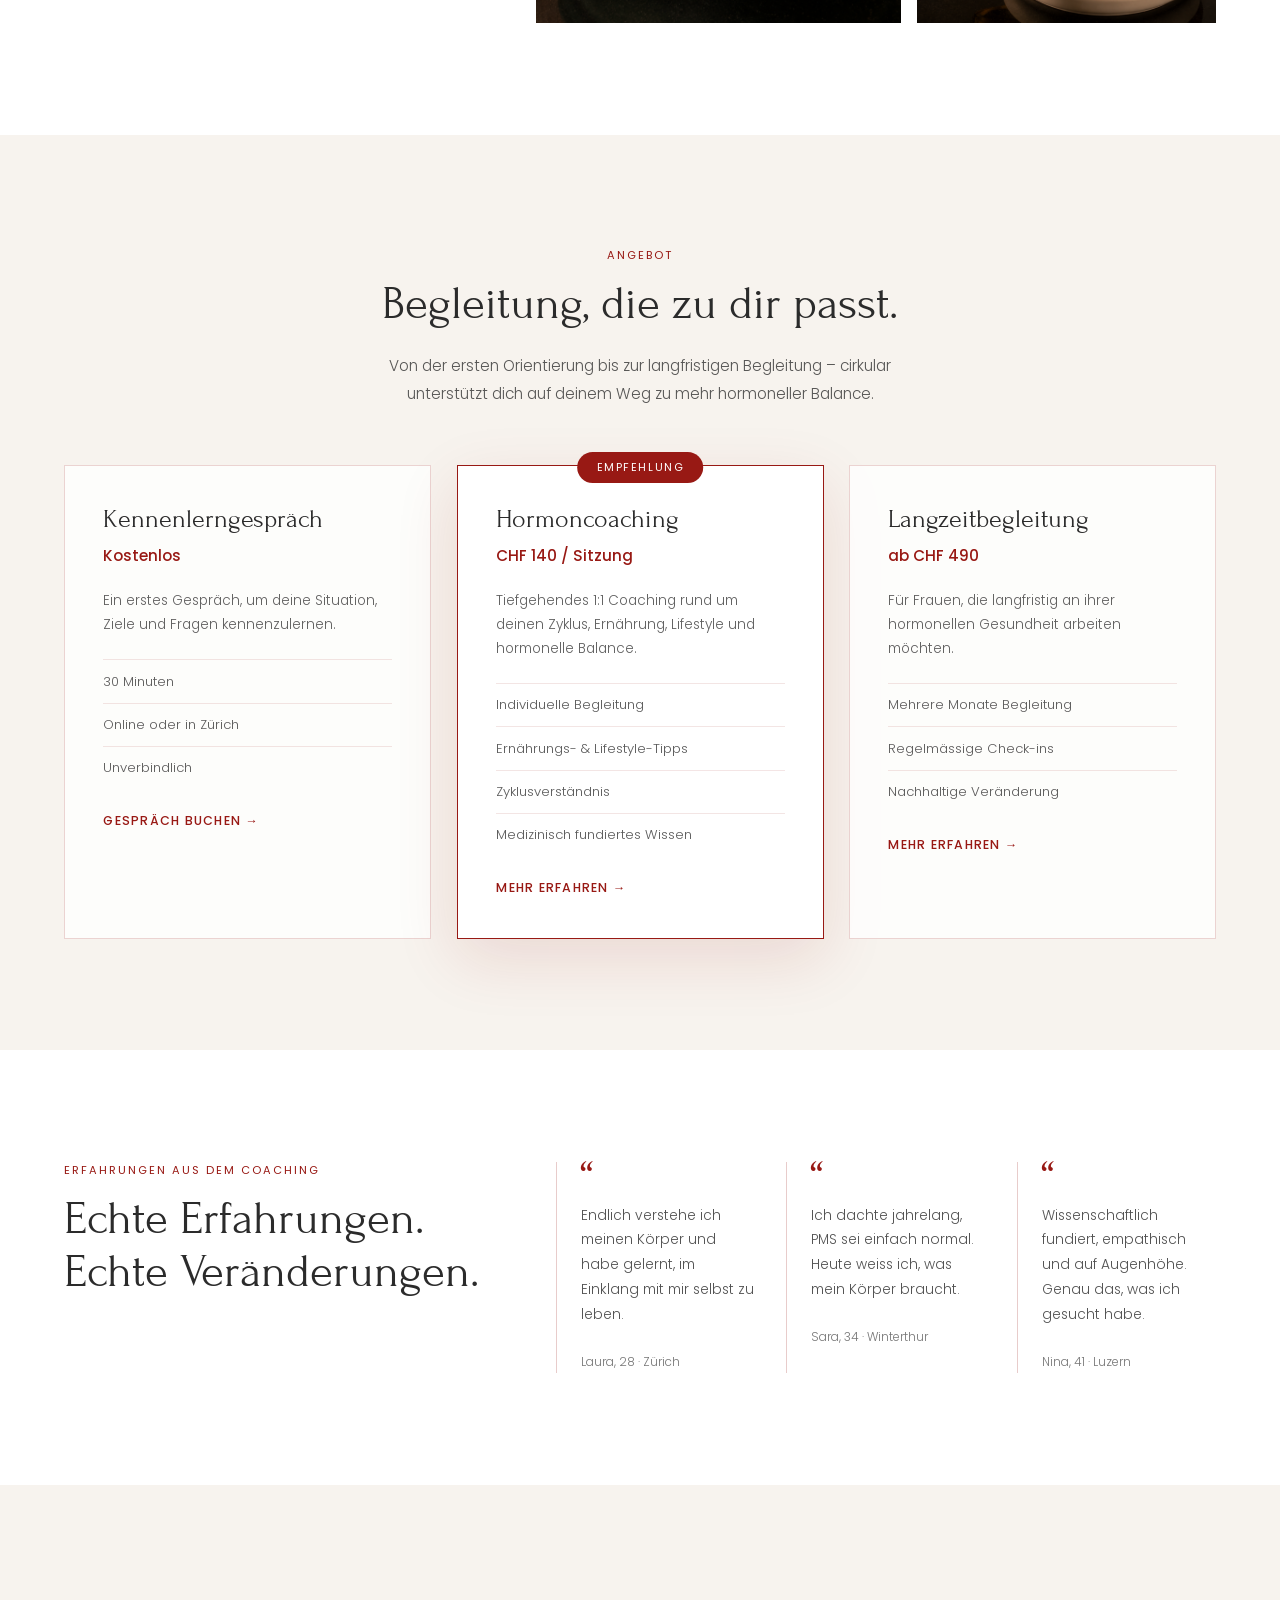
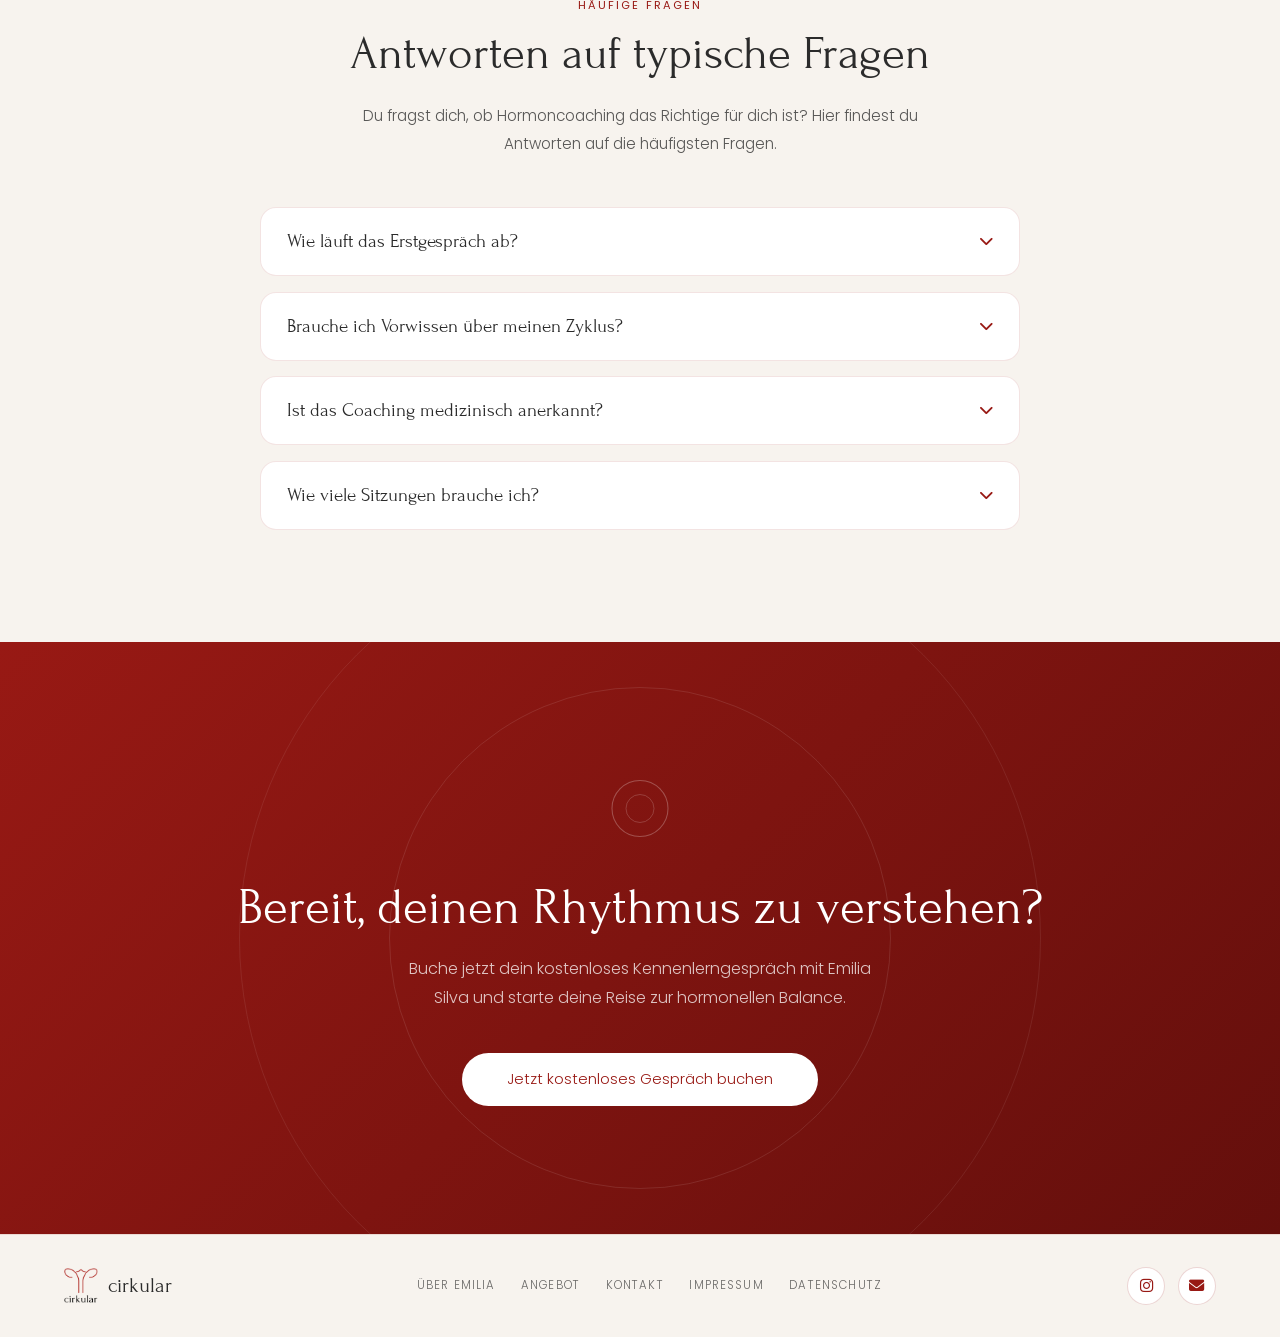
==== commit 3fb2505d: "Polish: Scroll-spy, Word-by-Word Hero-H1, Cycle-Ring - Aktiver Section-Link in Desktop-Nav bekommt U" ====
--- a/index.html
+++ b/index.html
@@ -124,7 +124,14 @@
   </section>
 
   <section class="phases" id="zyklus">
-    <div class="reveal" style="text-align:center; max-width:600px; margin:0 auto;">
+    <svg class="cycle-ring" viewBox="0 0 200 200" aria-hidden="true">
+      <circle cx="100" cy="100" r="88" fill="none" stroke="rgba(152,25,20,0.18)" stroke-width="1" stroke-dasharray="3 7" />
+      <circle class="dot" cx="100" cy="12" r="5" />
+      <circle class="dot" cx="188" cy="100" r="5" />
+      <circle class="dot" cx="100" cy="188" r="5" />
+      <circle class="dot" cx="12" cy="100" r="5" />
+    </svg>
+    <div class="reveal" style="text-align:center; max-width:600px; margin:0 auto; position:relative; z-index:1;">
       <span class="section-label">Dein Zyklus</span>
       <h2 class="section-title">Die vier Phasen deines natürlichen Rhythmus</h2>
       <p class="section-text" style="margin:0 auto;">Jede Zyklusphase bringt eigene Energie, Bedürfnisse und Möglichkeiten mit sich. cirkular hilft dir, diese zu kennen und zu nutzen.</p>
--- a/css/styles.css
+++ b/css/styles.css
@@ -128,6 +128,29 @@
 .nav-links a:hover {
   opacity: 1;
   color: var(--primary);
+}
+
+.nav-links a:not(.nav-cta) {
+  position: relative;
+}
+.nav-links a:not(.nav-cta)::after {
+  content: '';
+  position: absolute;
+  left: 0;
+  right: 0;
+  bottom: -6px;
+  height: 1px;
+  background: var(--primary);
+  transform: scaleX(0);
+  transform-origin: left;
+  transition: transform 0.35s cubic-bezier(0.22, 1, 0.36, 1);
+}
+.nav-links a.active:not(.nav-cta) {
+  opacity: 1;
+  color: var(--primary);
+}
+.nav-links a.active:not(.nav-cta)::after {
+  transform: scaleX(1);
 }
 
 .nav-cta {
@@ -362,8 +385,28 @@
   margin-bottom: 1.8rem;
 }
 
-.hero h1 span {
-  color: var(--primary);
+.hero h1 span:not(.word) {
+  color: var(--primary);
+}
+
+.hero h1.reveal {
+  opacity: 1;
+  transform: none;
+}
+.hero h1 .word {
+  display: inline-block;
+  opacity: 0;
+  transform: translateY(0.55em);
+  transition: opacity 0.6s ease, transform 0.75s cubic-bezier(0.22, 1, 0.36, 1);
+  transition-delay: calc(var(--i, 0) * 70ms + 150ms);
+  will-change: opacity, transform;
+}
+.hero h1.is-visible .word {
+  opacity: 1;
+  transform: translateY(0);
+}
+@media (prefers-reduced-motion: reduce) {
+  .hero h1 .word { opacity: 1; transform: none; transition: none; }
 }
 
 .hero-sub {
@@ -520,7 +563,42 @@
 }
 
 /* ── ZYKLUSPHASEN ── */
-.phases { background: var(--bg); }
+.phases {
+  background: var(--bg);
+  position: relative;
+  overflow: hidden;
+}
+
+.cycle-ring {
+  position: absolute;
+  top: 3rem;
+  right: -60px;
+  width: 280px;
+  height: 280px;
+  opacity: 0.75;
+  pointer-events: none;
+  animation: cycle-rotate 90s linear infinite;
+}
+.cycle-ring .dot:nth-child(2) { fill: rgba(152, 25, 20, 0.55); }
+.cycle-ring .dot:nth-child(3) { fill: rgba(217, 159, 145, 0.7); }
+.cycle-ring .dot:nth-child(4) { fill: rgba(152, 25, 20, 0.4); }
+.cycle-ring .dot:nth-child(5) { fill: rgba(217, 199, 187, 0.85); }
+
+@keyframes cycle-rotate {
+  to { transform: rotate(360deg); }
+}
+@media (prefers-reduced-motion: reduce) {
+  .cycle-ring { animation: none; }
+}
+@media (max-width: 620px) {
+  .cycle-ring {
+    width: 180px;
+    height: 180px;
+    top: 1.5rem;
+    right: -70px;
+    opacity: 0.55;
+  }
+}
 
 .phases-grid {
   display: grid;
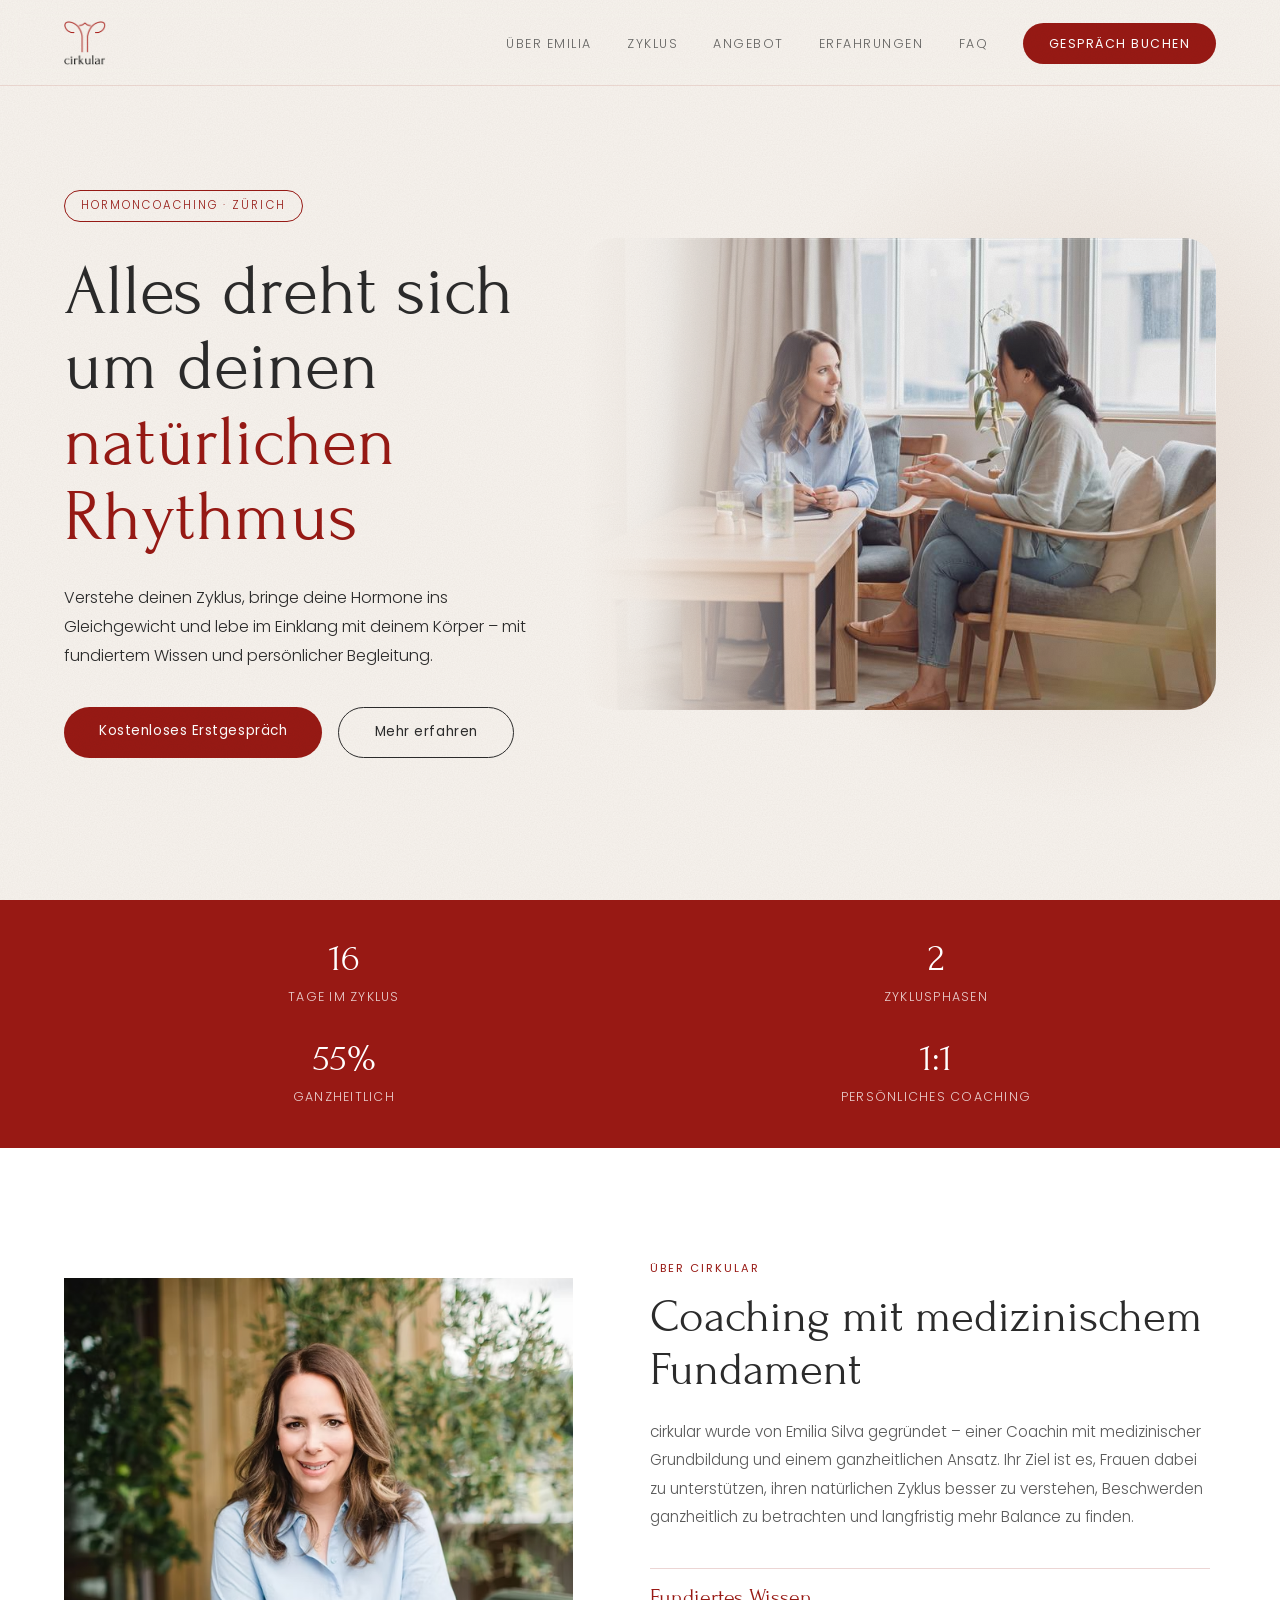
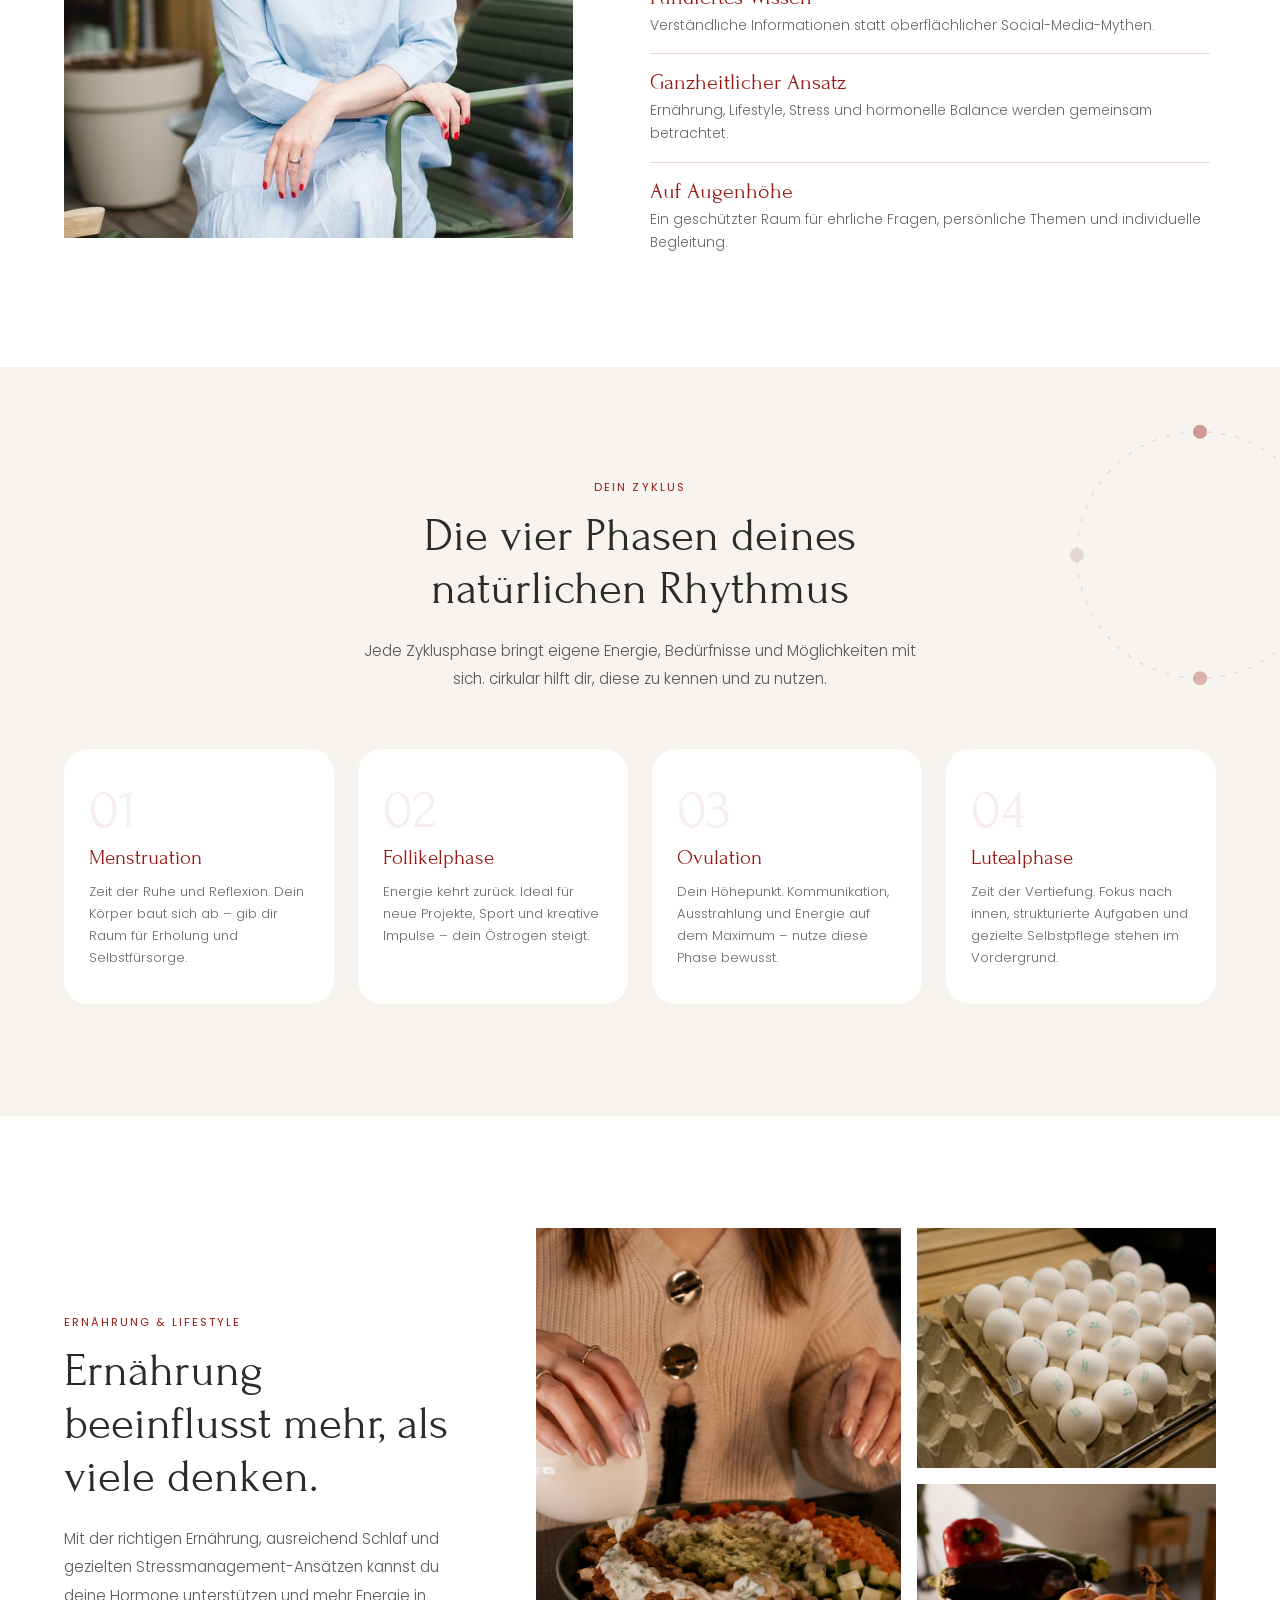
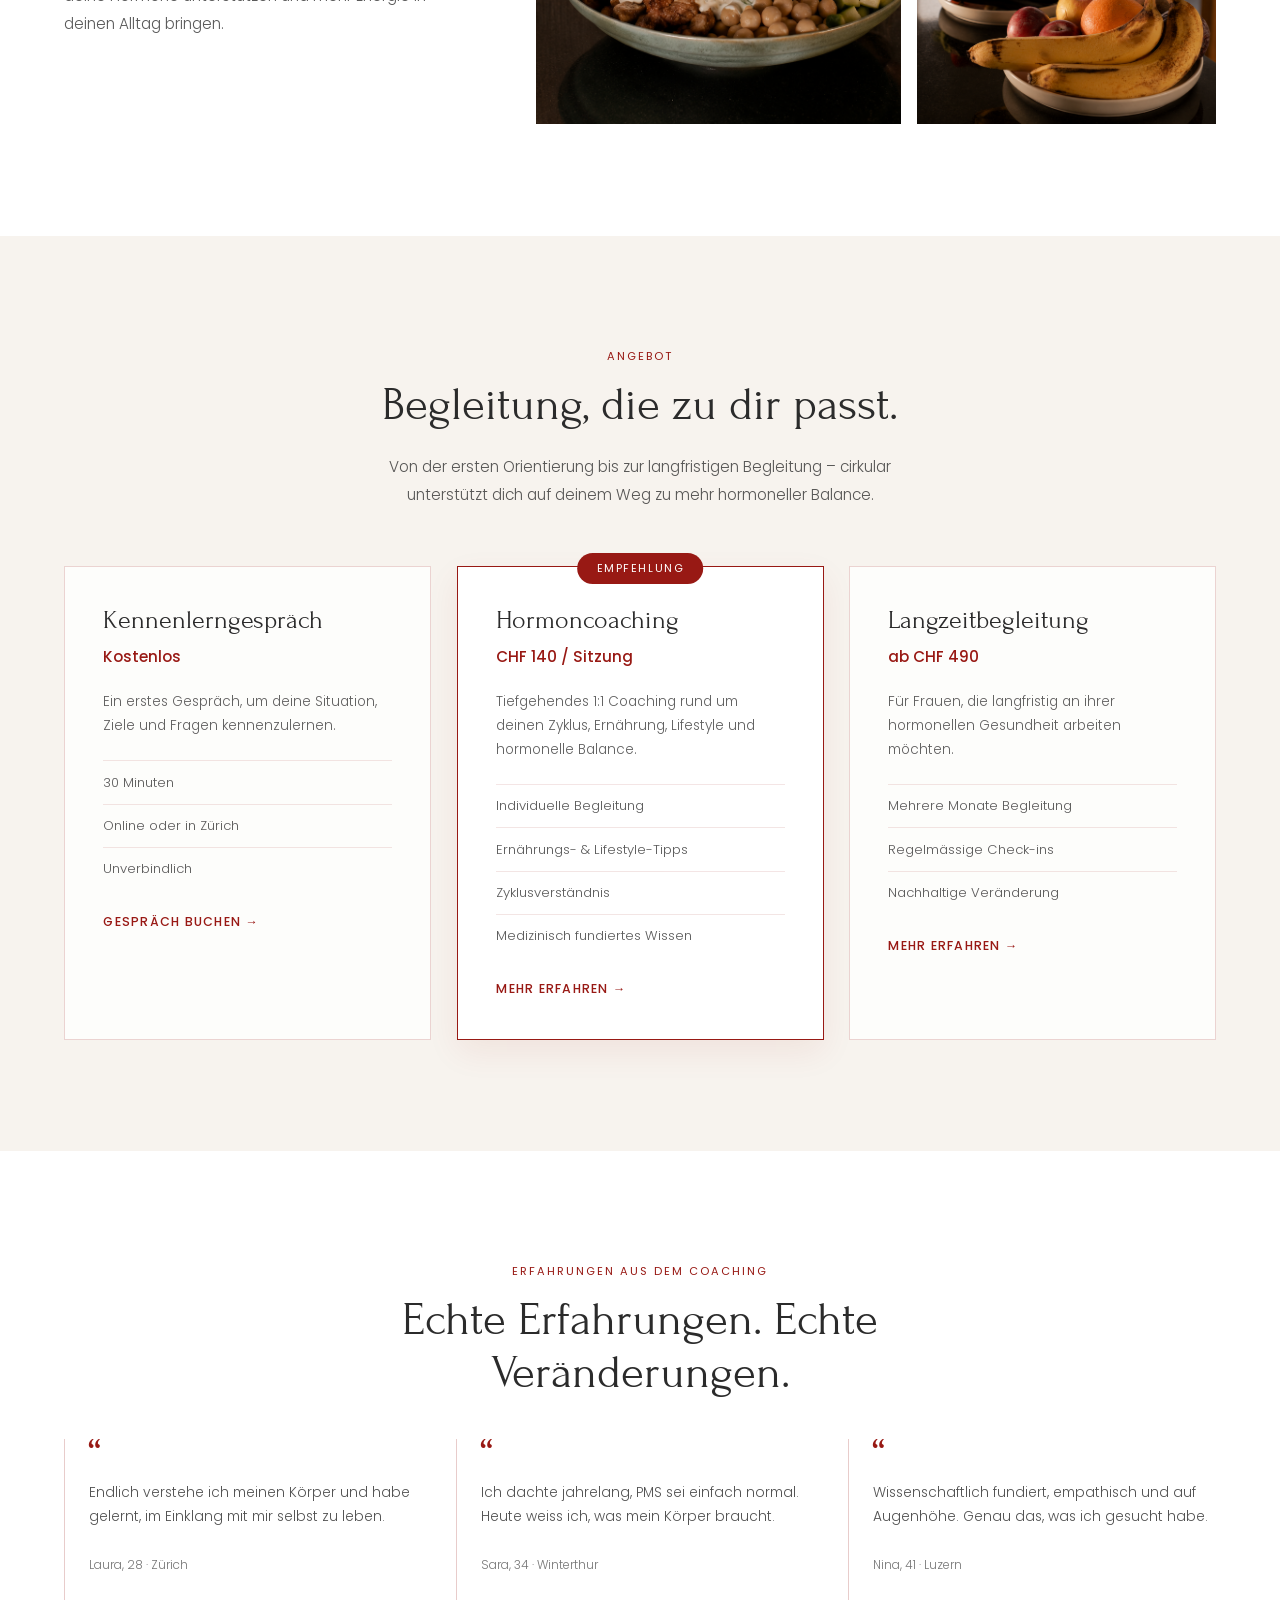
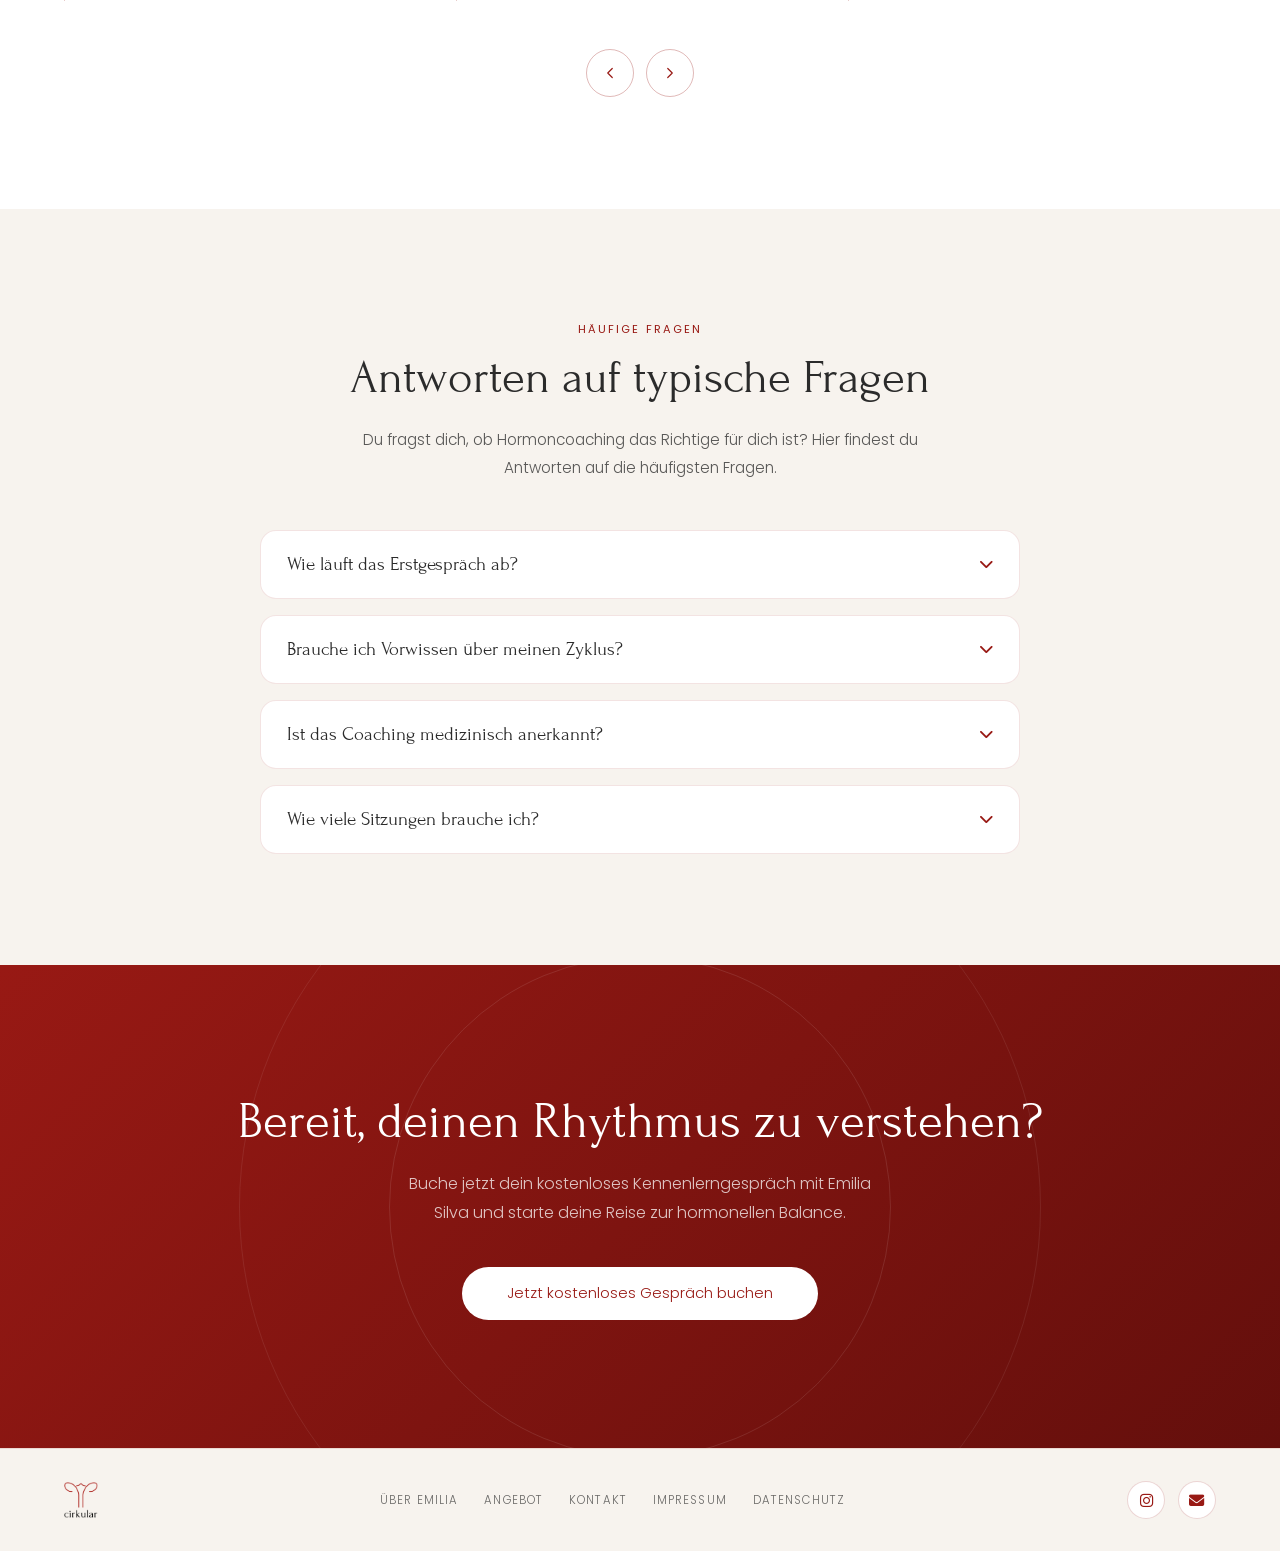
==== commit f00ee2e6: "Mobile-First Refactor, Erfahrungs-Carousel und a11y-Fixes - CSS auf Mobile-First umgestellt (min-wid" ====
--- a/index.html
+++ b/index.html
@@ -1,8 +1,8 @@
 <!DOCTYPE html>
 <html lang="de">
 <head>
-  <meta charset="UTF-8" />
-  <meta name="viewport" content="width=device-width, initial-scale=1.0" />
+  <meta charset="UTF-8">
+  <meta name="viewport" content="width=device-width, initial-scale=1.0">
   <title>cirkular – Hormoncoaching für Frauen</title>
 
   <link rel="icon" type="image/png" href="img/favicon.png">
@@ -23,6 +23,7 @@
       <li><a href="#about">Über Emilia</a></li>
       <li><a href="#zyklus">Zyklus</a></li>
       <li><a href="#angebot">Angebot</a></li>
+      <li><a href="#erfahrungen">Erfahrungen</a></li>
       <li><a href="#faq">FAQ</a></li>
       <li><a href="#kontakt" class="nav-cta">Gespräch buchen</a></li>
     </ul>
@@ -140,25 +141,25 @@
     <div class="phases-grid">
       <article class="phase-card reveal">
         <div class="phase-number">01</div>
-        <div class="phase-name">Menstruation</div>
+        <h3 class="phase-name">Menstruation</h3>
         <p class="phase-desc">Zeit der Ruhe und Reflexion. Dein Körper baut sich ab – gib dir Raum für Erholung und Selbstfürsorge.</p>
         <p class="phase-tip">Tipp: Warme Speisen, eisenreiche Lebensmittel und sanfte Bewegung.</p>
       </article>
       <article class="phase-card reveal reveal-delay-1">
         <div class="phase-number">02</div>
-        <div class="phase-name">Follikelphase</div>
+        <h3 class="phase-name">Follikelphase</h3>
         <p class="phase-desc">Energie kehrt zurück. Ideal für neue Projekte, Sport und kreative Impulse – dein Östrogen steigt.</p>
         <p class="phase-tip">Tipp: Starte Neues, plane intensive Workouts und nutze deine Lernfähigkeit.</p>
       </article>
       <article class="phase-card reveal reveal-delay-2">
         <div class="phase-number">03</div>
-        <div class="phase-name">Ovulation</div>
+        <h3 class="phase-name">Ovulation</h3>
         <p class="phase-desc">Dein Höhepunkt. Kommunikation, Ausstrahlung und Energie auf dem Maximum – nutze diese Phase bewusst.</p>
         <p class="phase-tip">Tipp: Wichtige Gespräche, Präsentationen oder Social Events – jetzt strahlst du.</p>
       </article>
       <article class="phase-card reveal reveal-delay-3">
         <div class="phase-number">04</div>
-        <div class="phase-name">Lutealphase</div>
+        <h3 class="phase-name">Lutealphase</h3>
         <p class="phase-desc">Zeit der Vertiefung. Fokus nach innen, strukturierte Aufgaben und gezielte Selbstpflege stehen im Vordergrund.</p>
         <p class="phase-tip">Tipp: Magnesiumreiche Ernährung, weniger Koffein, mehr Schlaf und Ruhe.</p>
       </article>
@@ -239,30 +240,73 @@
   </section>
 
   <section class="experiences" id="erfahrungen">
-    <div class="experience-layout">
-      <div class="reveal">
-        <span class="section-label">Erfahrungen aus dem Coaching</span>
-        <h2 class="section-title">Echte Erfahrungen. Echte Veränderungen.</h2>
-      </div>
-
-      <div class="experience-grid">
-        <div class="experience-card reveal reveal-delay-1">
+    <div class="experiences-header reveal">
+      <span class="section-label">Erfahrungen aus dem Coaching</span>
+      <h2 class="section-title">Echte Erfahrungen. Echte Veränderungen.</h2>
+    </div>
+
+    <div class="carousel reveal reveal-delay-1">
+      <div class="carousel-track" id="experienceCarousel" tabindex="0" aria-label="Erfahrungsberichte">
+        <article class="experience-card">
           <div class="quote-mark">“</div>
           <p>Endlich verstehe ich meinen Körper und habe gelernt, im Einklang mit mir selbst zu leben.</p>
           <small>Laura, 28 · Zürich</small>
-        </div>
-
-        <div class="experience-card reveal reveal-delay-2">
+        </article>
+
+        <article class="experience-card">
           <div class="quote-mark">“</div>
           <p>Ich dachte jahrelang, PMS sei einfach normal. Heute weiss ich, was mein Körper braucht.</p>
           <small>Sara, 34 · Winterthur</small>
-        </div>
-
-        <div class="experience-card reveal reveal-delay-3">
+        </article>
+
+        <article class="experience-card">
           <div class="quote-mark">“</div>
           <p>Wissenschaftlich fundiert, empathisch und auf Augenhöhe. Genau das, was ich gesucht habe.</p>
           <small>Nina, 41 · Luzern</small>
-        </div>
+        </article>
+
+        <article class="experience-card">
+          <div class="quote-mark">“</div>
+          <p>Nach Jahren mit der Pille fühle ich mich endlich wieder mit meinem Körper verbunden. Mein Zyklus ist stabil – und ich auch.</p>
+          <small>Lena, 31 · Bern</small>
+        </article>
+
+        <article class="experience-card">
+          <div class="quote-mark">“</div>
+          <p>Mein Hautbild hat sich beruhigt, seit ich verstanden habe, was meine Hormone wirklich brauchen.</p>
+          <small>Mira, 26 · Basel</small>
+        </article>
+
+        <article class="experience-card">
+          <div class="quote-mark">“</div>
+          <p>Mit Anfang vierzig dachte ich, mein Körper spielt verrückt. Heute weiss ich, was passiert – und kann damit umgehen.</p>
+          <small>Julia, 43 · St. Gallen</small>
+        </article>
+
+        <article class="experience-card">
+          <div class="quote-mark">“</div>
+          <p>Ich habe gelernt, im Einklang mit meinem Zyklus zu trainieren. Mein Energielevel ist konstanter denn je.</p>
+          <small>Anna, 29 · Aarau</small>
+        </article>
+
+        <article class="experience-card">
+          <div class="quote-mark">“</div>
+          <p>Endlich Schlaf ohne nächtliches Grübeln. Kleine Anpassungen im Alltag haben mehr verändert als jede Tablette.</p>
+          <small>Sophie, 35 · Genf</small>
+        </article>
+      </div>
+
+      <div class="carousel-controls">
+        <button class="carousel-btn" type="button" data-carousel-dir="-1" aria-label="Vorherige Erfahrung" aria-controls="experienceCarousel">
+          <svg viewBox="0 0 24 24" fill="none" stroke="currentColor" stroke-width="1.6" stroke-linecap="round" stroke-linejoin="round" aria-hidden="true">
+            <path d="M15 6l-6 6 6 6"/>
+          </svg>
+        </button>
+        <button class="carousel-btn" type="button" data-carousel-dir="1" aria-label="Nächste Erfahrung" aria-controls="experienceCarousel">
+          <svg viewBox="0 0 24 24" fill="none" stroke="currentColor" stroke-width="1.6" stroke-linecap="round" stroke-linejoin="round" aria-hidden="true">
+            <path d="M9 6l6 6-6 6"/>
+          </svg>
+        </button>
       </div>
     </div>
   </section>
@@ -320,10 +364,6 @@
   </section>
 
   <section class="cta-section" id="kontakt">
-    <svg class="cta-logo" viewBox="0 0 100 110" fill="none" xmlns="http://www.w3.org/2000/svg" aria-hidden="true">
-      <circle cx="50" cy="55" r="40" stroke="#fff" stroke-width="1.5"/>
-      <circle cx="50" cy="55" r="20" stroke="#fff" stroke-width="1"/>
-    </svg>
     <h2 class="reveal">Bereit, deinen Rhythmus zu verstehen?</h2>
     <p class="reveal reveal-delay-1">Buche jetzt dein kostenloses Kennenlerngespräch mit Emilia Silva und starte deine Reise zur hormonellen Balance.</p>
     <a href="mailto:hello@cirkular.ch" class="btn-white reveal reveal-delay-2">Jetzt kostenloses Gespräch buchen</a>
@@ -332,7 +372,6 @@
   <footer>
     <a href="#" class="footer-logo" aria-label="cirkular Startseite">
       <img src="img/logo.png" alt="cirkular Logo">
-      <span>cirkular</span>
     </a>
 
     <div class="footer-links">
--- a/css/styles.css
+++ b/css/styles.css
@@ -76,7 +76,9 @@
   .reveal { opacity: 1; transform: none; transition: none; }
 }
 
-/* NAVIGATION */
+/* ─────────────────────────────────────────────
+   NAVIGATION (Mobile-First: schwebende Pills + Hamburger)
+   ───────────────────────────────────────────── */
 nav {
   position: fixed;
   top: 0;
@@ -86,92 +88,48 @@
   display: flex;
   align-items: center;
   justify-content: space-between;
-  padding: 1.3rem 5vw;
-  background: rgba(247, 243, 238, 0.92);
-  backdrop-filter: blur(10px);
-  -webkit-backdrop-filter: blur(10px);
-  border-bottom: 1px solid rgba(152, 25, 20, 0.12);
+  padding: 1rem 6vw;
+  background: transparent;
 }
 
 .nav-logo {
   display: flex;
   align-items: center;
   gap: 0.7rem;
+  background: rgba(247, 243, 238, 0.92);
+  backdrop-filter: blur(10px);
+  -webkit-backdrop-filter: blur(10px);
+  padding: 0.4rem 0.7rem;
+  border-radius: 0.85rem;
+  box-shadow: 0 4px 14px rgba(100, 15, 12, 0.08);
+  border: 1px solid rgba(152, 25, 20, 0.10);
 }
 
 .nav-logo img {
-  width: 42px;
+  width: 36px;
   height: auto;
 }
 
 .nav-logo span {
   font-family: "Forum", serif;
-  font-size: 1.5rem;
+  font-size: 1.3rem;
   letter-spacing: 0.04em;
 }
 
 .nav-links {
-  display: flex;
-  align-items: center;
-  gap: 2.2rem;
+  display: none;
   list-style: none;
 }
 
-.nav-links a {
-  font-size: 0.78rem;
-  text-transform: uppercase;
-  letter-spacing: 0.12em;
-  opacity: 0.72;
-  transition: 0.25s;
-}
-
-.nav-links a:hover {
-  opacity: 1;
-  color: var(--primary);
-}
-
-.nav-links a:not(.nav-cta) {
-  position: relative;
-}
-.nav-links a:not(.nav-cta)::after {
-  content: '';
-  position: absolute;
-  left: 0;
-  right: 0;
-  bottom: -6px;
-  height: 1px;
-  background: var(--primary);
-  transform: scaleX(0);
-  transform-origin: left;
-  transition: transform 0.35s cubic-bezier(0.22, 1, 0.36, 1);
-}
-.nav-links a.active:not(.nav-cta) {
-  opacity: 1;
-  color: var(--primary);
-}
-.nav-links a.active:not(.nav-cta)::after {
-  transform: scaleX(1);
-}
-
-.nav-cta {
-  background: var(--primary);
-  color: var(--white) !important;
-  padding: 0.75rem 1.6rem;
-  border-radius: 999px;
-  opacity: 1 !important;
-  font-weight: 400;
-}
-
-.nav-cta:hover {
-  background: var(--primary-dark);
-  color: var(--white) !important;
-}
-
-/* ── HAMBURGER ── */
+/* ── HAMBURGER (Mobile-Default: sichtbar) ── */
 .nav-toggle {
-  display: none;
-  background: none;
-  border: none;
+  display: block;
+  background: rgba(247, 243, 238, 0.92);
+  backdrop-filter: blur(10px);
+  -webkit-backdrop-filter: blur(10px);
+  border: 1px solid rgba(152, 25, 20, 0.10);
+  border-radius: 0.85rem;
+  box-shadow: 0 4px 14px rgba(100, 15, 12, 0.08);
   cursor: pointer;
   padding: 0.5rem;
   width: 44px;
@@ -193,6 +151,11 @@
 .nav-toggle span:nth-child(2) { top: 21px; }
 .nav-toggle span:nth-child(3) { top: 27px; }
 
+body.menu-open .nav-toggle {
+  background: transparent;
+  box-shadow: none;
+  border-color: transparent;
+}
 body.menu-open .nav-toggle span:nth-child(1) {
   top: 21px;
   transform: rotate(45deg);
@@ -238,7 +201,7 @@
 }
 .mobile-menu a {
   font-family: "Forum", serif;
-  font-size: 1.8rem;
+  font-size: 1.5rem;
   color: var(--dark);
   letter-spacing: 0.02em;
   transition: color 0.25s, transform 0.25s;
@@ -333,14 +296,15 @@
   transform: translateY(-2px);
 }
 
-/* HERO */
+/* ─────────────────────────────────────────────
+   HERO (Mobile-First: einspaltig)
+   ───────────────────────────────────────────── */
 .hero {
-  min-height: 100vh;
   display: grid;
-  grid-template-columns: 0.85fr 1.15fr;
+  grid-template-columns: 1fr;
   align-items: center;
-  gap: 4vw;
-  padding: 8rem 5vw 5rem;
+  gap: 2.5rem;
+  padding: 6rem 6vw 3rem;
   position: relative;
   overflow: hidden;
 }
@@ -380,7 +344,7 @@
 }
 
 .hero h1 {
-  font-size: clamp(2.6rem, 5.6vw, 6rem);
+  font-size: clamp(2.4rem, 9vw, 3.4rem);
   line-height: 1.05;
   margin-bottom: 1.8rem;
 }
@@ -421,28 +385,31 @@
   gap: 1rem;
   flex-wrap: wrap;
 }
+.hero-buttons .btn-primary,
+.hero-buttons .btn-outline {
+  flex: 1 1 100%;
+  text-align: center;
+}
 
 .hero-image-wrap {
   position: relative;
-  align-self: center;
-  justify-self: stretch;
   width: 100%;
   isolation: isolate;
 }
 
-/* Linker Fade-Verlauf – kaschiert die harte Kante, Text fadet weich ins Bild */
+/* Mobile: Fade von oben (Bild steht unter dem Text) */
 .hero-image-wrap::before {
   content: "";
   position: absolute;
   top: 0;
-  bottom: 0;
   left: 0;
-  width: 42%;
+  right: 0;
+  width: 100%;
+  height: 30%;
   background: linear-gradient(
-    to right,
+    to bottom,
     var(--bg) 0%,
-    rgba(247, 243, 238, 0.92) 22%,
-    rgba(247, 243, 238, 0.55) 55%,
+    rgba(247, 243, 238, 0.85) 35%,
     rgba(247, 243, 238, 0) 100%
   );
   z-index: 2;
@@ -452,26 +419,31 @@
 .hero-image-wrap img {
   width: 100%;
   height: auto;
-  max-height: 88vh;
   object-fit: contain;
   filter: saturate(0.95) contrast(0.98);
   display: block;
-  margin-left: auto;
-  border-radius: 2rem;
-}
-
-/* ── STATS STRIP ── */
+  margin: 0 auto;
+  border-radius: 1.5rem;
+}
+
+/* ── STATS STRIP (Mobile-First: gestapelt) ── */
 .stats {
   background: var(--primary);
-  padding: 2.5rem 5vw;
+  padding: 2rem 6vw;
   display: flex;
+  flex-wrap: wrap;
   justify-content: space-around;
-  gap: 2rem;
-  flex-wrap: wrap;
+  gap: 0;
 }
 .stat {
   text-align: center;
   color: var(--white);
+  flex: 1 1 100%;
+  border-bottom: 1px solid rgba(255,255,255,0.18);
+  padding: 1.2rem 0;
+}
+.stat:last-child {
+  border-bottom: none;
 }
 .stat-number {
   font-family: 'Forum', serif;
@@ -489,7 +461,7 @@
 
 /* SECTION BASICS */
 section {
-  padding: 7rem 5vw;
+  padding: 5rem 6vw;
 }
 
 .section-label {
@@ -515,17 +487,17 @@
   opacity: 0.78;
 }
 
-/* ABOUT */
+/* ── ABOUT (Mobile-First: einspaltig) ── */
 .about {
   background: var(--white);
   display: grid;
-  grid-template-columns: 0.9fr 1fr;
+  grid-template-columns: 1fr;
   gap: 6vw;
   align-items: center;
 }
 
 .about-image {
-  height: 560px;
+  height: 360px;
   overflow: hidden;
 }
 
@@ -562,7 +534,7 @@
   opacity: 0.72;
 }
 
-/* ── ZYKLUSPHASEN ── */
+/* ── ZYKLUSPHASEN (Mobile-First: einspaltig) ── */
 .phases {
   background: var(--bg);
   position: relative;
@@ -571,11 +543,11 @@
 
 .cycle-ring {
   position: absolute;
-  top: 3rem;
-  right: -60px;
-  width: 280px;
-  height: 280px;
-  opacity: 0.75;
+  top: 1.5rem;
+  right: -70px;
+  width: 180px;
+  height: 180px;
+  opacity: 0.55;
   pointer-events: none;
   animation: cycle-rotate 90s linear infinite;
 }
@@ -590,19 +562,10 @@
 @media (prefers-reduced-motion: reduce) {
   .cycle-ring { animation: none; }
 }
-@media (max-width: 620px) {
-  .cycle-ring {
-    width: 180px;
-    height: 180px;
-    top: 1.5rem;
-    right: -70px;
-    opacity: 0.55;
-  }
-}
 
 .phases-grid {
   display: grid;
-  grid-template-columns: repeat(4, 1fr);
+  grid-template-columns: 1fr;
   gap: 1.5rem;
   margin-top: 3.5rem;
 }
@@ -620,7 +583,7 @@
 .phase-card:hover,
 .phase-card.is-open {
   transform: translateY(-10px);
-  box-shadow: 0 22px 50px rgba(100,15,12,0.14);
+  box-shadow: 0 12px 28px rgba(100,15,12,0.08);
   border-color: rgba(152,25,20,0.18);
 }
 
@@ -640,26 +603,6 @@
 .phase-card:hover::before,
 .phase-card.is-open::before { transform: scaleX(1); }
 
-.phase-card::after {
-  content: '';
-  position: absolute;
-  bottom: -80px;
-  right: -80px;
-  width: 180px;
-  height: 180px;
-  border-radius: 50%;
-  background: radial-gradient(circle, rgba(217,199,187,0.55) 0%, rgba(217,199,187,0) 70%);
-  opacity: 0;
-  transition: opacity 0.5s ease, transform 0.6s ease;
-  transform: scale(0.6);
-  pointer-events: none;
-}
-.phase-card:hover::after,
-.phase-card.is-open::after {
-  opacity: 1;
-  transform: scale(1);
-}
-
 .phase-number {
   font-family: 'Forum', serif;
   font-size: 3.5rem;
@@ -673,11 +616,13 @@
   color: rgba(152,25,20,0.18);
 }
 
-.phase-name {
+h3.phase-name {
   font-family: 'Forum', serif;
+  font-weight: 400;
   font-size: 1.3rem;
-  color: var(--primary);
-  margin-bottom: 0.6rem;
+  line-height: 1.2;
+  color: var(--primary);
+  margin: 0 0 0.6rem;
 }
 .phase-desc {
   font-size: 0.82rem;
@@ -710,35 +655,31 @@
   border-top-color: rgba(152, 25, 20, 0.14);
 }
 
-/* LIFESTYLE */
+/* ── LIFESTYLE (Mobile-First: einspaltig) ── */
 .lifestyle {
   background: var(--white);
   display: grid;
-  grid-template-columns: 0.75fr 1.25fr;
+  grid-template-columns: 1fr;
   gap: 5vw;
   align-items: center;
 }
 
 .image-grid {
   display: grid;
-  grid-template-columns: 1.1fr 0.9fr;
-  grid-template-rows: 240px 240px;
+  grid-template-columns: 1fr;
+  grid-template-rows: auto;
   gap: 1rem;
 }
 
 .image-grid img {
-  height: 100%;
+  height: 240px;
   transition: transform 0.8s ease;
 }
 .image-grid img:hover {
   transform: scale(1.03);
 }
 
-.image-grid img:first-child {
-  grid-row: span 2;
-}
-
-/* OFFER */
+/* ── OFFER (Mobile-First: einspaltig) ── */
 .offer {
   background: var(--bg);
   text-align: center;
@@ -754,7 +695,7 @@
 
 .offer-grid {
   display: grid;
-  grid-template-columns: repeat(3, 1fr);
+  grid-template-columns: 1fr;
   gap: 1.6rem;
   text-align: left;
 }
@@ -762,24 +703,23 @@
 .offer-card {
   background: rgba(255,255,255,0.78);
   border: 1px solid rgba(152,25,20,0.18);
-  padding: 2.4rem;
+  padding: 2rem 1.5rem;
   position: relative;
-  min-height: 360px;
   transition: transform var(--transition), box-shadow var(--transition);
 }
 
 .offer-card:hover {
   transform: translateY(-8px);
-  box-shadow: 0 22px 60px rgba(100,15,12,0.1);
+  box-shadow: 0 12px 32px rgba(100,15,12,0.06);
 }
 
 .offer-card.featured {
   background: var(--white);
   border: 1.5px solid var(--primary);
-  box-shadow: 0 20px 60px rgba(152,25,20,0.12);
+  box-shadow: 0 12px 32px rgba(152,25,20,0.07);
 }
 .offer-card.featured:hover {
-  box-shadow: 0 28px 70px rgba(152,25,20,0.18);
+  box-shadow: 0 16px 38px rgba(152,25,20,0.1);
 }
 
 .offer-badge {
@@ -842,25 +782,49 @@
   letter-spacing: 0.16em;
 }
 
-/* EXPERIENCES */
+/* ── EXPERIENCES / CAROUSEL (Mobile-First) ── */
 .experiences {
   background: var(--white);
 }
 
-.experience-layout {
-  display: grid;
-  grid-template-columns: 0.8fr 1.2fr;
-  gap: 4vw;
-  align-items: start;
-}
-
-.experience-grid {
-  display: grid;
-  grid-template-columns: repeat(3, 1fr);
-  gap: 2rem;
+.experiences-header {
+  max-width: 620px;
+  margin: 0 auto 2.5rem;
+  text-align: center;
+}
+.experiences-header .section-text {
+  margin: 0 auto;
+}
+
+.carousel {
+  position: relative;
+}
+
+.carousel-track {
+  display: flex;
+  gap: 1.5rem;
+  overflow-x: auto;
+  overflow-y: hidden;
+  scroll-snap-type: x mandatory;
+  scroll-behavior: smooth;
+  scrollbar-width: none;            /* Firefox */
+  -ms-overflow-style: none;         /* IE/Edge legacy */
+  padding-bottom: 0.5rem;           /* etwas Luft für Hover-Lift */
+  -webkit-overflow-scrolling: touch;
+}
+.carousel-track::-webkit-scrollbar {
+  display: none;                    /* Chrome/Safari */
+}
+.carousel-track:focus-visible {
+  outline: 2px solid rgba(152, 25, 20, 0.4);
+  outline-offset: 4px;
+  border-radius: 4px;
 }
 
 .experience-card {
+  flex: 0 0 100%;
+  min-width: 0;
+  scroll-snap-align: start;
   border-left: 1px solid rgba(152,25,20,0.22);
   padding-left: 1.5rem;
   transition: border-color 0.3s ease, padding-left 0.3s ease;
@@ -868,6 +832,43 @@
 .experience-card:hover {
   border-left-color: var(--primary);
   padding-left: 1.8rem;
+}
+
+.carousel-controls {
+  display: flex;
+  justify-content: center;
+  gap: 0.8rem;
+  margin-top: 2.5rem;
+}
+
+.carousel-btn {
+  width: 48px;
+  height: 48px;
+  border-radius: 50%;
+  background: transparent;
+  border: 1px solid rgba(152, 25, 20, 0.3);
+  color: var(--primary);
+  display: inline-flex;
+  align-items: center;
+  justify-content: center;
+  cursor: pointer;
+  padding: 0;
+  transition: background 0.25s ease, color 0.25s ease, border-color 0.25s ease, transform 0.25s ease;
+}
+.carousel-btn:hover {
+  background: var(--primary);
+  color: var(--white);
+  border-color: var(--primary);
+  transform: translateY(-2px);
+}
+.carousel-btn:focus-visible {
+  outline: 2px solid var(--primary);
+  outline-offset: 3px;
+}
+.carousel-btn svg {
+  width: 18px;
+  height: 18px;
+  display: block;
 }
 
 .quote-mark {
@@ -917,18 +918,18 @@
 }
 .faq-item[open] {
   border-color: rgba(152, 25, 20, 0.3);
-  box-shadow: 0 12px 32px rgba(100, 15, 12, 0.07);
+  box-shadow: 0 6px 18px rgba(100, 15, 12, 0.04);
 }
 .faq-item summary {
   list-style: none;
   cursor: pointer;
-  padding: 1.4rem 1.6rem;
+  padding: 1.2rem 1.3rem;
   display: flex;
   justify-content: space-between;
   align-items: center;
   gap: 1.5rem;
   font-family: "Forum", serif;
-  font-size: 1.2rem;
+  font-size: 1.05rem;
   color: var(--dark);
   transition: color 0.3s ease;
 }
@@ -947,7 +948,7 @@
 }
 
 .faq-answer {
-  padding: 0 1.6rem 1.5rem;
+  padding: 0 1.3rem 1.3rem;
   font-size: 0.88rem;
   line-height: 1.8;
   opacity: 0.78;
@@ -1065,13 +1066,14 @@
   border-bottom-color: var(--primary);
 }
 
-/* FOOTER */
+/* FOOTER (Mobile-First: gestapelt) */
 footer {
   background: var(--bg);
   padding: 2rem 5vw;
   display: flex;
-  justify-content: space-between;
-  align-items: center;
+  flex-direction: column;
+  align-items: flex-start;
+  text-align: left;
   gap: 2rem;
   border-top: 1px solid rgba(152,25,20,0.12);
   flex-wrap: wrap;
@@ -1094,7 +1096,7 @@
 
 .footer-links {
   display: flex;
-  gap: 1.6rem;
+  gap: 1rem 1.6rem;
   flex-wrap: wrap;
 }
 
@@ -1135,186 +1137,244 @@
   transform: translateY(-2px);
 }
 
-/* ── RESPONSIVE ── */
-@media (max-width: 950px) {
-  .hero,
-  .about,
-  .lifestyle,
-  .experience-layout {
-    grid-template-columns: 1fr;
+/* ─────────────────────────────────────────────
+   ≥ 421px – Kleines Smartphone (Nav-Bumps)
+   ───────────────────────────────────────────── */
+@media (min-width: 421px) {
+  nav {
+    padding: 1.3rem 5vw;
+  }
+  .nav-logo img {
+    width: 42px;
+  }
+  .nav-logo span {
+    font-size: 1.5rem;
+  }
+  .mobile-menu a {
+    font-size: 1.8rem;
+  }
+}
+
+/* ─────────────────────────────────────────────
+   ≥ 621px – Tablet (2-Spalter, grössere Abstände)
+   ───────────────────────────────────────────── */
+@media (min-width: 621px) {
+  section {
+    padding: 7rem 5vw;
   }
 
   .hero {
     padding: 7rem 5vw 4rem;
-    min-height: auto;
     gap: 3rem;
   }
-
-  .hero-image-wrap {
-    align-self: auto;
-    justify-self: stretch;
-    width: 100%;
-  }
-
-  /* Mobile: Fade von oben statt von links (Bild steht unter dem Text) */
-  .hero-image-wrap::before {
-    top: 0;
-    left: 0;
-    right: 0;
-    bottom: auto;
-    width: 100%;
-    height: 30%;
-    background: linear-gradient(
-      to bottom,
-      var(--bg) 0%,
-      rgba(247, 243, 238, 0.85) 35%,
-      rgba(247, 243, 238, 0) 100%
-    );
+  .hero h1 {
+    font-size: clamp(2.6rem, 5.6vw, 6rem);
+  }
+  .hero-buttons .btn-primary,
+  .hero-buttons .btn-outline {
+    flex: initial;
+    text-align: left;
   }
 
   .hero-image-wrap img {
-    max-height: none;
-    margin: 0 auto;
-    border-radius: 1.5rem;
+    border-radius: 2rem;
   }
 
   .stats {
-    flex-wrap: wrap;
+    padding: 2.5rem 5vw;
+    gap: 2rem;
   }
   .stat {
     flex: 1 1 40%;
+    border-bottom: none;
+    padding: 0;
   }
 
   .phases-grid,
-  .offer-grid,
-  .experience-grid {
+  .offer-grid {
     grid-template-columns: 1fr 1fr;
+  }
+
+  /* Carousel: 2 Karten sichtbar */
+  .experience-card {
+    flex: 0 0 calc((100% - 1.5rem) / 2);
   }
 
   .about-image {
     height: 440px;
   }
 
-  .nav-links {
-    display: none;
-  }
-  .nav-toggle {
-    display: block;
-  }
-
-  /* Mobile: kein Bar-Hintergrund, stattdessen schwebende Pill + Hamburger */
+  .image-grid {
+    grid-template-columns: 1.1fr 0.9fr;
+    grid-template-rows: 240px 240px;
+  }
+  .image-grid img {
+    height: 100%;
+  }
+  .image-grid img:first-child {
+    grid-row: span 2;
+  }
+
+  .offer-card {
+    padding: 2.4rem;
+    min-height: 360px;
+  }
+
+  .cycle-ring {
+    top: 3rem;
+    right: -60px;
+    width: 280px;
+    height: 280px;
+    opacity: 0.75;
+  }
+
+  .faq-item summary {
+    padding: 1.4rem 1.6rem;
+    font-size: 1.2rem;
+  }
+  .faq-answer {
+    padding: 0 1.6rem 1.5rem;
+  }
+
+  footer {
+    flex-direction: row;
+    align-items: center;
+    justify-content: space-between;
+  }
+}
+
+/* ─────────────────────────────────────────────
+   ≥ 951px – Desktop (mehrspaltige Layouts, Full-Nav)
+   ───────────────────────────────────────────── */
+@media (min-width: 951px) {
+  /* Solid Nav-Bar mit Backdrop-Blur */
   nav {
+    padding: 1.3rem 5vw;
+    background: rgba(247, 243, 238, 0.92);
+    backdrop-filter: blur(10px);
+    -webkit-backdrop-filter: blur(10px);
+    border-bottom: 1px solid rgba(152, 25, 20, 0.12);
+  }
+  .nav-logo {
     background: transparent;
     backdrop-filter: none;
     -webkit-backdrop-filter: none;
-    border-bottom: none;
-  }
-  .nav-logo {
-    background: rgba(247, 243, 238, 0.92);
-    backdrop-filter: blur(10px);
-    -webkit-backdrop-filter: blur(10px);
-    padding: 0.4rem 0.7rem;
-    border-radius: 0.85rem;
-    box-shadow: 0 4px 14px rgba(100, 15, 12, 0.08);
-    border: 1px solid rgba(152, 25, 20, 0.10);
+    padding: 0;
+    border-radius: 0;
+    box-shadow: none;
+    border: none;
+  }
+  .nav-links {
+    display: flex;
+    align-items: center;
+    gap: 2.2rem;
+  }
+  .nav-links a {
+    font-size: 0.78rem;
+    text-transform: uppercase;
+    letter-spacing: 0.12em;
+    opacity: 0.72;
+    transition: 0.25s;
+  }
+  .nav-links a:hover {
+    opacity: 1;
+    color: var(--primary);
+  }
+  .nav-links a:not(.nav-cta) {
+    position: relative;
+  }
+  .nav-links a:not(.nav-cta)::after {
+    content: '';
+    position: absolute;
+    left: 0;
+    right: 0;
+    bottom: -6px;
+    height: 1px;
+    background: var(--primary);
+    transform: scaleX(0);
+    transform-origin: left;
+    transition: transform 0.35s cubic-bezier(0.22, 1, 0.36, 1);
+  }
+  .nav-links a.active:not(.nav-cta) {
+    opacity: 1;
+    color: var(--primary);
+  }
+  .nav-links a.active:not(.nav-cta)::after {
+    transform: scaleX(1);
+  }
+  .nav-cta {
+    background: var(--primary);
+    color: var(--white) !important;
+    padding: 0.75rem 1.6rem;
+    border-radius: 999px;
+    opacity: 1 !important;
+    font-weight: 400;
+  }
+  .nav-cta:hover {
+    background: var(--primary-dark);
+    color: var(--white) !important;
   }
   .nav-toggle {
-    background: rgba(247, 243, 238, 0.92);
-    backdrop-filter: blur(10px);
-    -webkit-backdrop-filter: blur(10px);
-    border-radius: 0.85rem;
-    box-shadow: 0 4px 14px rgba(100, 15, 12, 0.08);
-    border: 1px solid rgba(152, 25, 20, 0.10);
-  }
-  body.menu-open .nav-toggle {
-    background: transparent;
-    box-shadow: none;
-    border-color: transparent;
-  }
-}
-
-@media (max-width: 620px) {
-  section {
-    padding: 5rem 6vw;
-  }
-
+    display: none;
+  }
+
+  /* HERO Desktop: 2 Spalten + volle Höhe */
   .hero {
-    padding: 6rem 6vw 3rem;
-    gap: 2.5rem;
-  }
-  .hero h1 {
-    font-size: clamp(2.4rem, 9vw, 3.4rem);
-  }
-  .hero-buttons .btn-primary,
-  .hero-buttons .btn-outline {
-    flex: 1 1 100%;
-    text-align: center;
-  }
-
-  .stats {
-    padding: 2rem 6vw;
-    gap: 0;
-  }
-  .stat {
-    flex: 1 1 100%;
-    border-bottom: 1px solid rgba(255,255,255,0.18);
-    padding: 1.2rem 0;
-  }
-  .stat:last-child {
-    border-bottom: none;
-  }
-
-  .phases-grid,
-  .offer-grid,
-  .experience-grid {
-    grid-template-columns: 1fr;
-  }
-
+    min-height: 100vh;
+    grid-template-columns: 0.85fr 1.15fr;
+    gap: 4vw;
+    padding: 8rem 5vw 5rem;
+  }
+
+  .hero-image-wrap {
+    align-self: center;
+    justify-self: stretch;
+  }
+
+  /* Desktop: Fade von links (Bild rechts neben Text) */
+  .hero-image-wrap::before {
+    top: 0;
+    bottom: 0;
+    left: 0;
+    right: auto;
+    width: 42%;
+    height: 100%;
+    background: linear-gradient(
+      to right,
+      var(--bg) 0%,
+      rgba(247, 243, 238, 0.92) 22%,
+      rgba(247, 243, 238, 0.55) 55%,
+      rgba(247, 243, 238, 0) 100%
+    );
+  }
+
+  .hero-image-wrap img {
+    max-height: 88vh;
+    margin-left: auto;
+    margin-right: 0;
+  }
+
+  /* ABOUT / LIFESTYLE Desktop */
+  .about {
+    grid-template-columns: 0.9fr 1fr;
+  }
   .about-image {
-    height: 360px;
-  }
-
-  .image-grid {
-    grid-template-columns: 1fr;
-    grid-template-rows: auto;
-  }
-  .image-grid img {
-    height: 240px;
-  }
-  .image-grid img:first-child {
-    grid-row: auto;
-  }
-
-  .offer-card {
-    padding: 2rem 1.5rem;
-    min-height: auto;
-  }
-
-  .experience-grid {
-    gap: 1.5rem;
-  }
-
-  .faq-item summary {
-    font-size: 1.05rem;
-    padding: 1.2rem 1.3rem;
-  }
-  .faq-answer {
-    padding: 0 1.3rem 1.3rem;
-  }
-
-  footer {
-    flex-direction: column;
-    align-items: flex-start;
-    text-align: left;
-  }
-  .footer-links {
-    gap: 1rem 1.6rem;
-  }
-}
-
-@media (max-width: 420px) {
-  nav { padding: 1rem 6vw; }
-  .nav-logo span { font-size: 1.3rem; }
-  .nav-logo img { width: 36px; }
-  .mobile-menu a { font-size: 1.5rem; }
-}
+    height: 560px;
+  }
+  .lifestyle {
+    grid-template-columns: 0.75fr 1.25fr;
+  }
+
+  /* GRIDS Desktop */
+  .phases-grid {
+    grid-template-columns: repeat(4, 1fr);
+  }
+  .offer-grid {
+    grid-template-columns: repeat(3, 1fr);
+  }
+
+  /* Carousel: 3 Karten sichtbar */
+  .experience-card {
+    flex: 0 0 calc((100% - 3rem) / 3);
+  }
+}
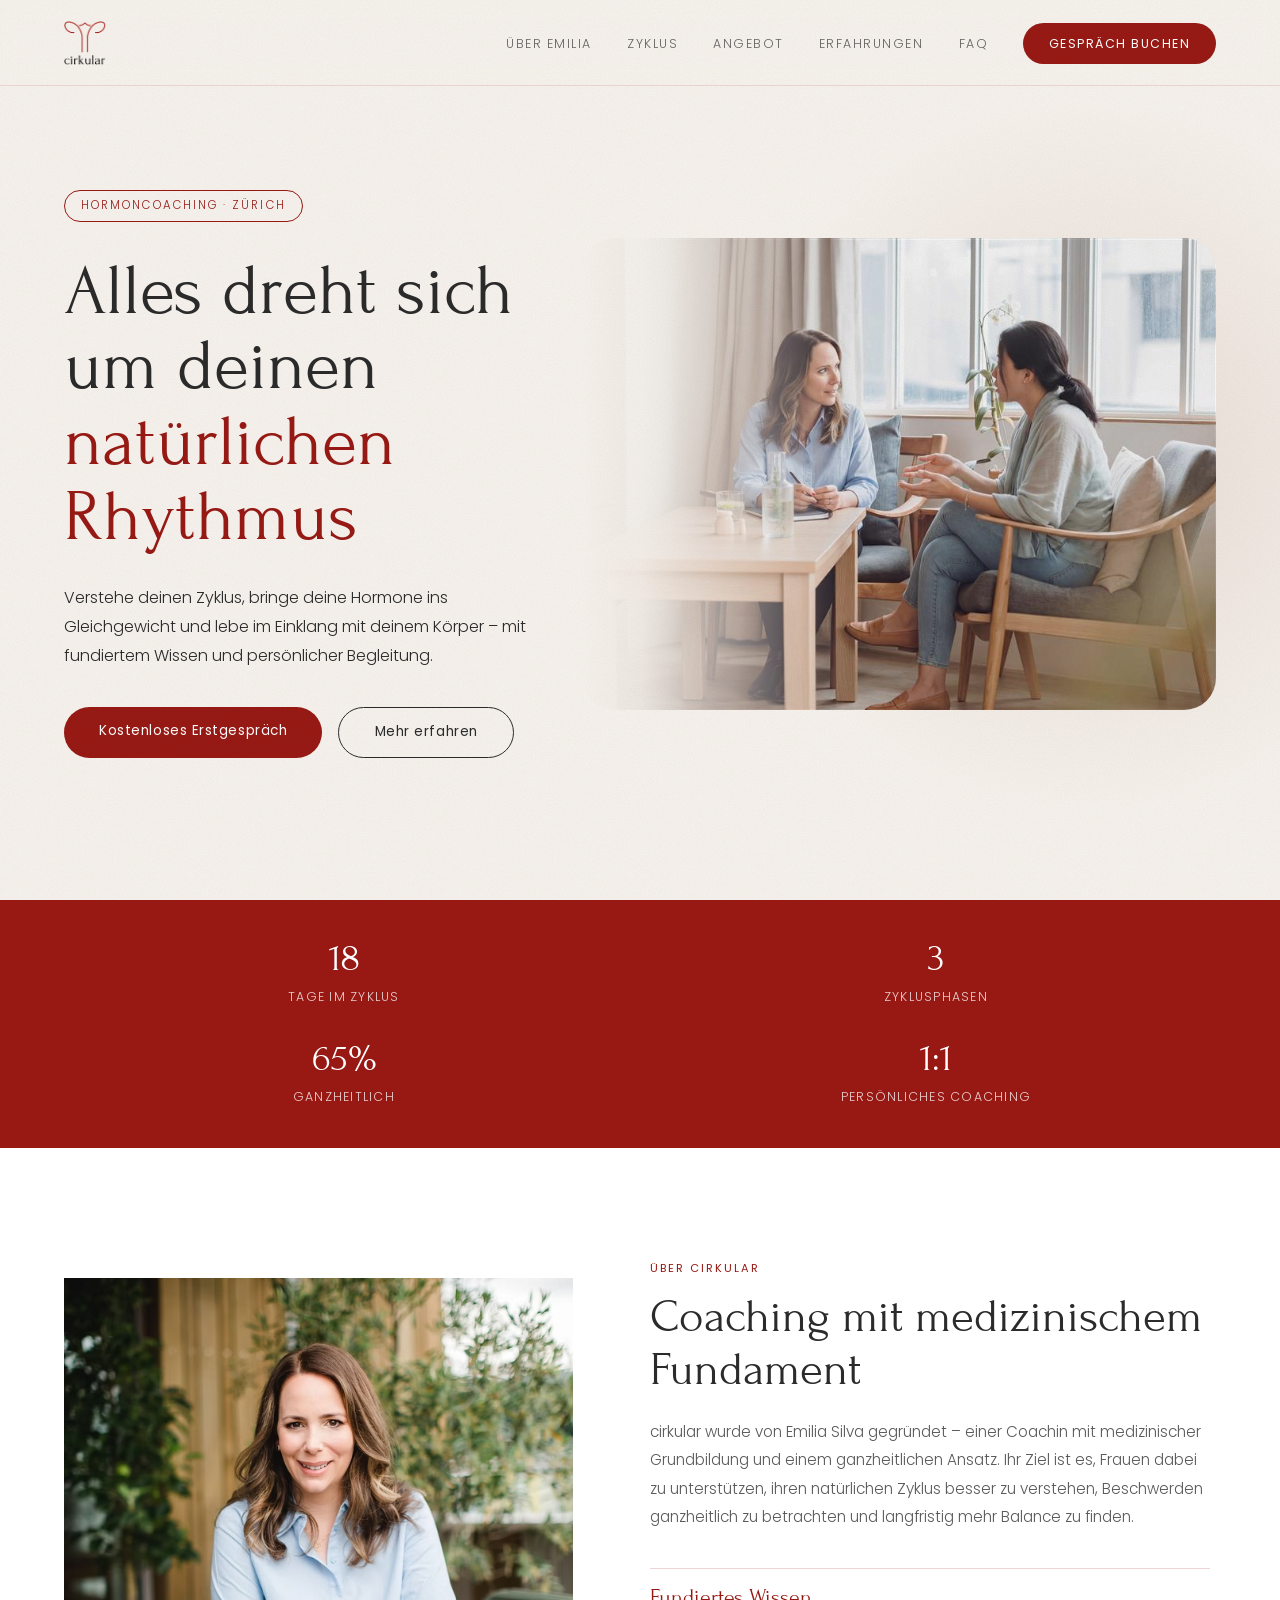
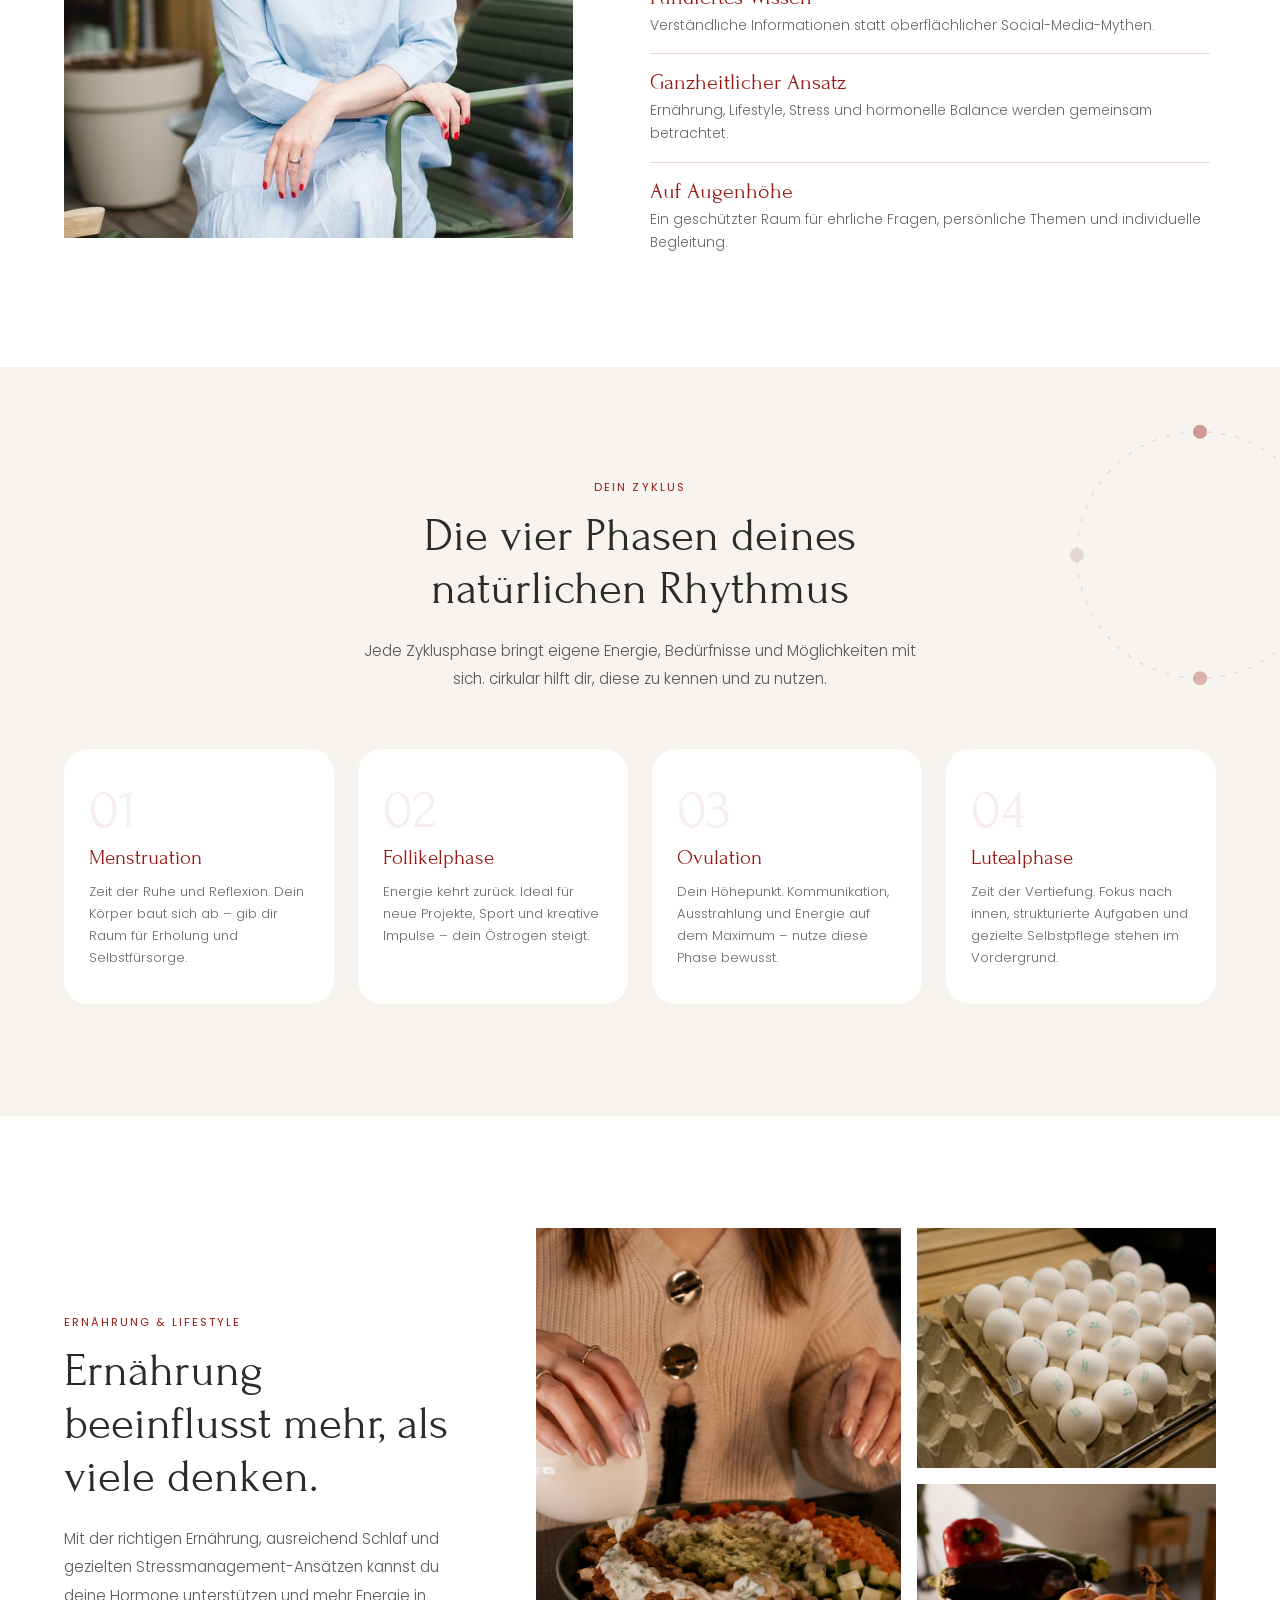
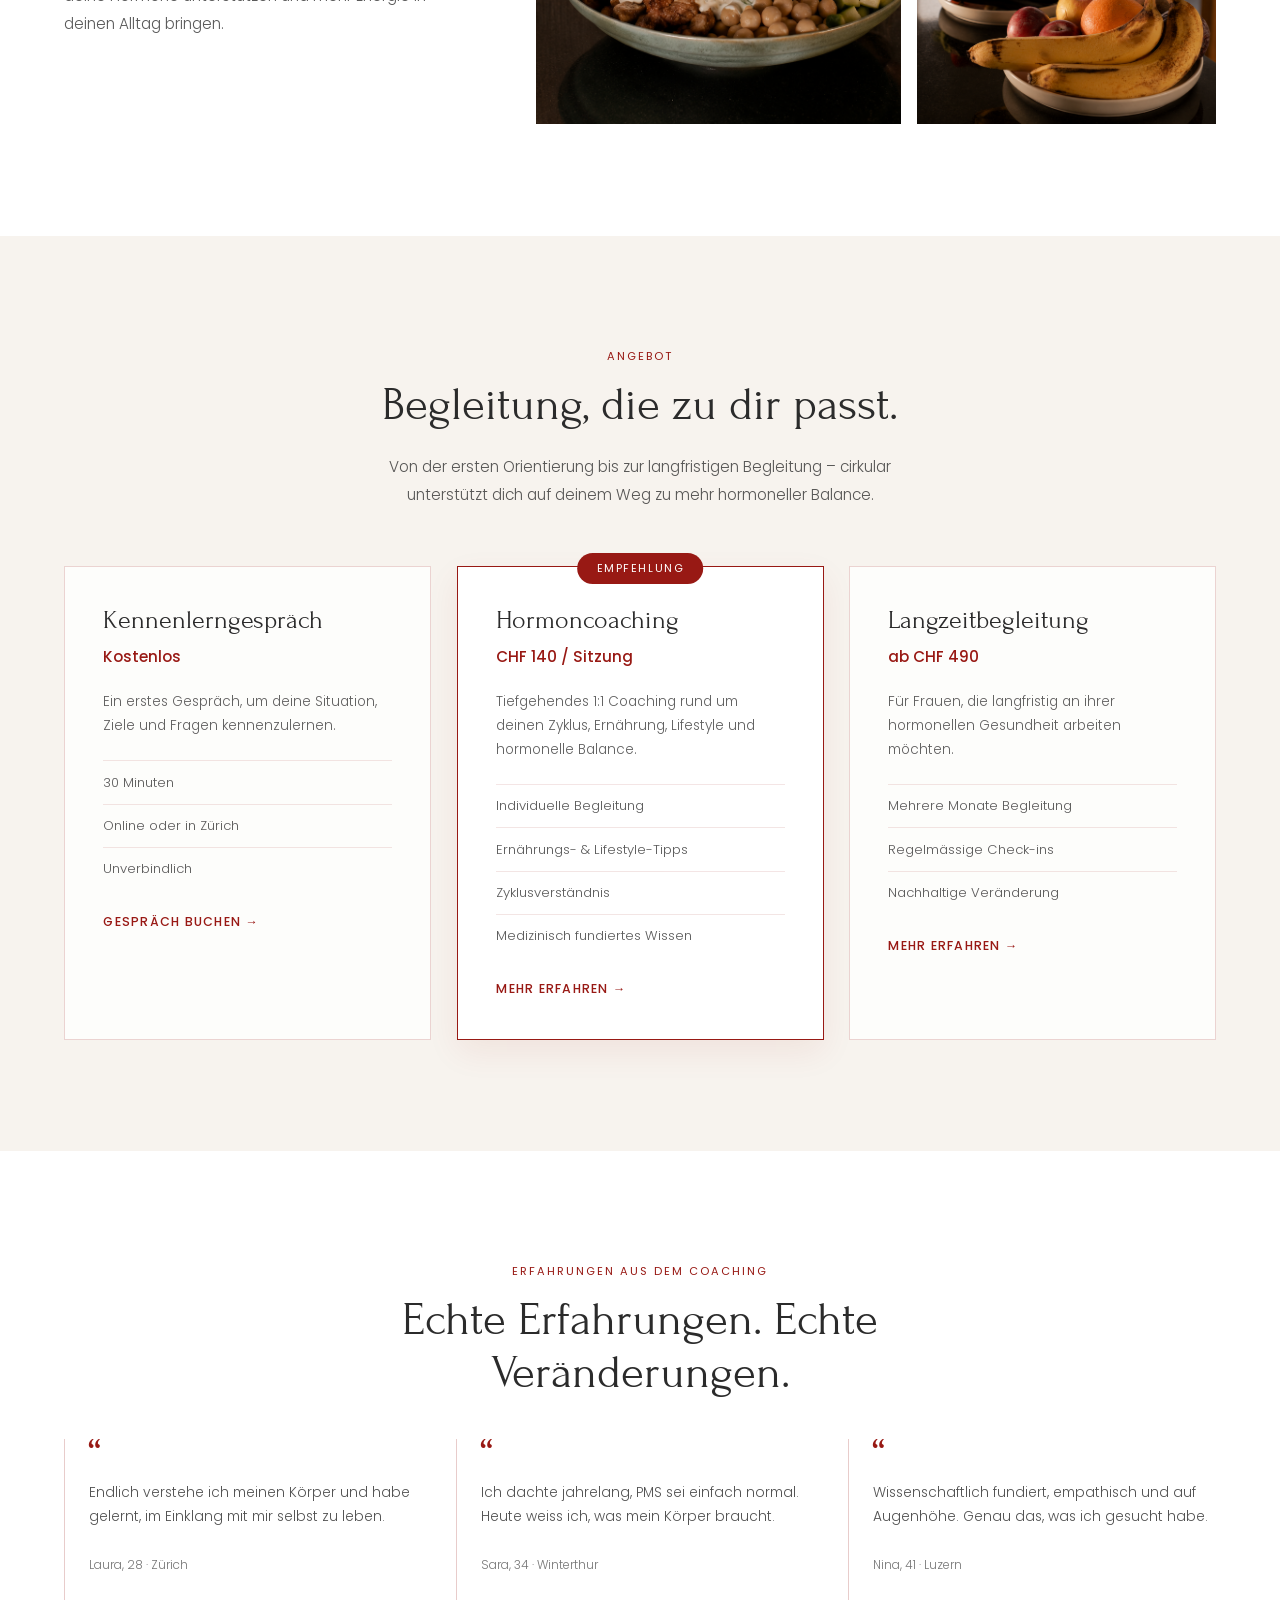
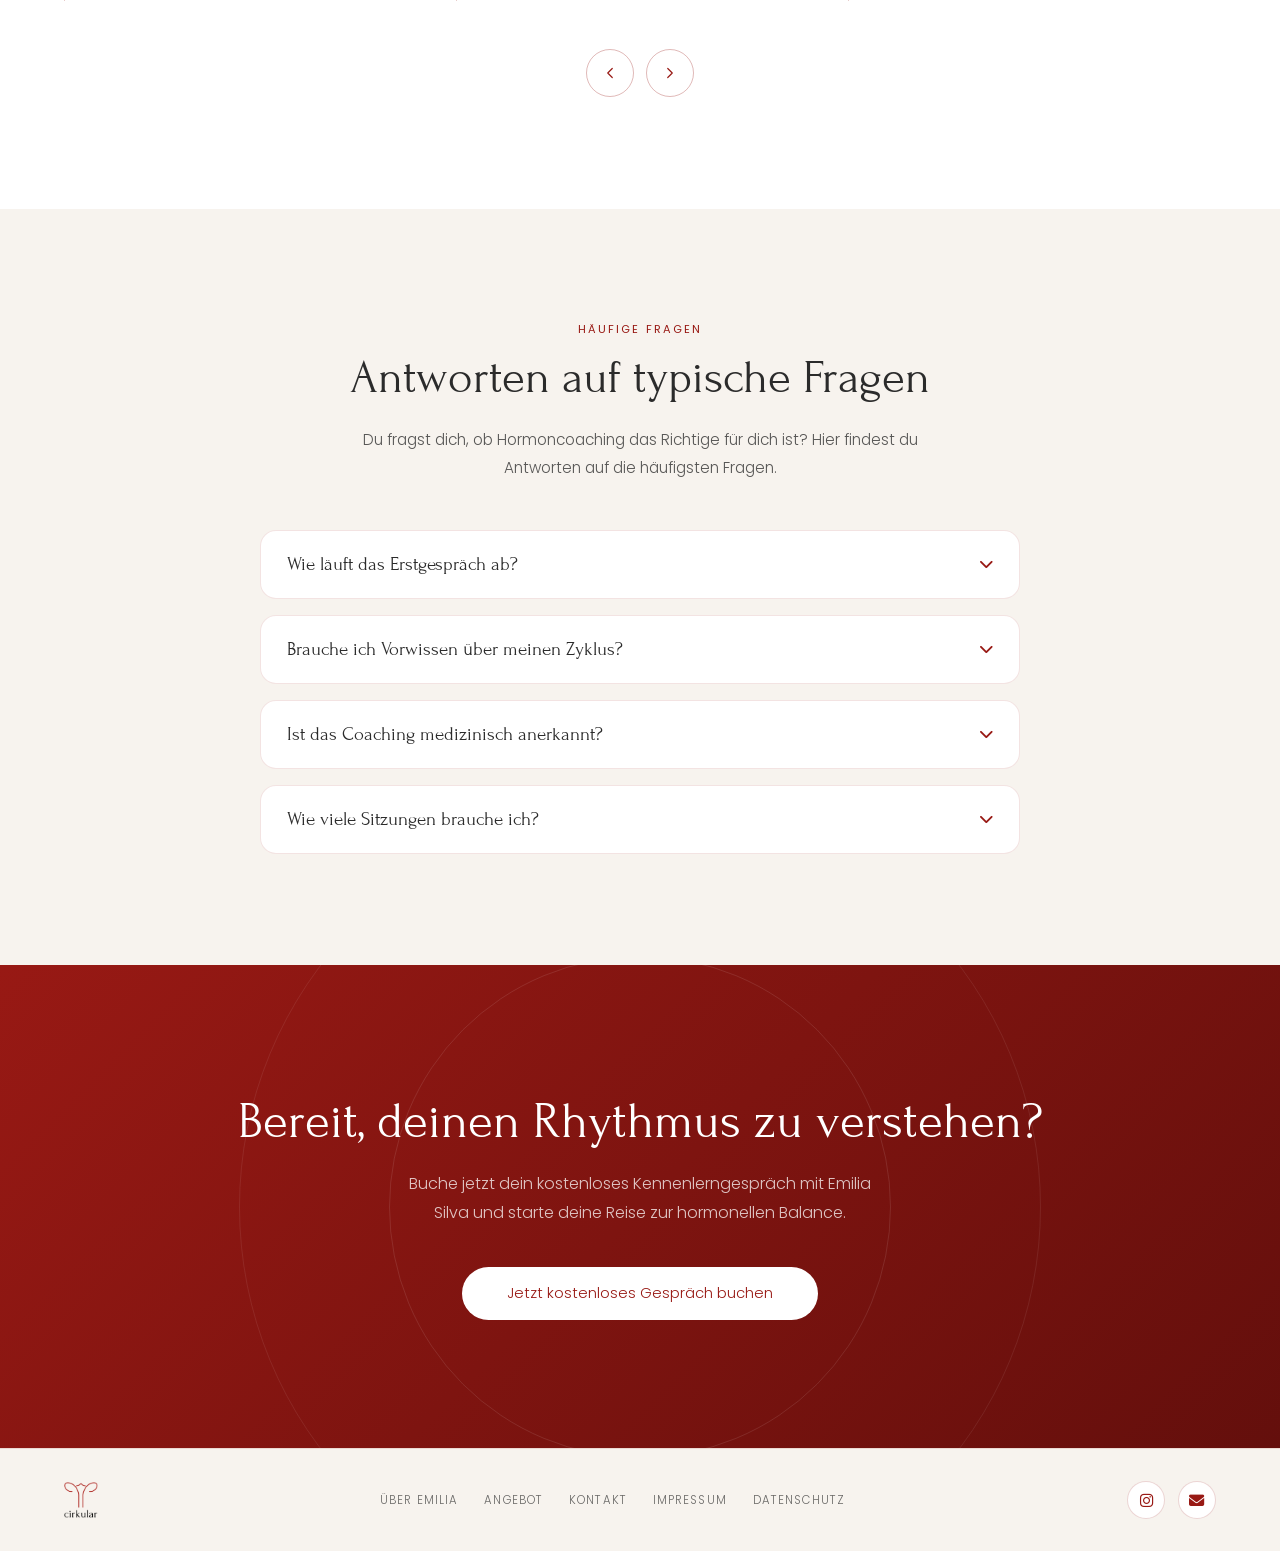
==== commit b96e7918: "a11y: Carousel-Region und Headings fuer Erfahrungs-Karten - role="region" auf .carousel-track, damit" ====
--- a/index.html
+++ b/index.html
@@ -246,51 +246,59 @@
     </div>
 
     <div class="carousel reveal reveal-delay-1">
-      <div class="carousel-track" id="experienceCarousel" tabindex="0" aria-label="Erfahrungsberichte">
-        <article class="experience-card">
-          <div class="quote-mark">“</div>
+      <div class="carousel-track" id="experienceCarousel" tabindex="0" role="region" aria-label="Erfahrungsberichte">
+        <article class="experience-card">
+          <h3 class="visually-hidden">Erfahrungsbericht von Laura</h3>
+          <div class="quote-mark" aria-hidden="true">“</div>
           <p>Endlich verstehe ich meinen Körper und habe gelernt, im Einklang mit mir selbst zu leben.</p>
           <small>Laura, 28 · Zürich</small>
         </article>
 
         <article class="experience-card">
-          <div class="quote-mark">“</div>
+          <h3 class="visually-hidden">Erfahrungsbericht von Sara</h3>
+          <div class="quote-mark" aria-hidden="true">“</div>
           <p>Ich dachte jahrelang, PMS sei einfach normal. Heute weiss ich, was mein Körper braucht.</p>
           <small>Sara, 34 · Winterthur</small>
         </article>
 
         <article class="experience-card">
-          <div class="quote-mark">“</div>
+          <h3 class="visually-hidden">Erfahrungsbericht von Nina</h3>
+          <div class="quote-mark" aria-hidden="true">“</div>
           <p>Wissenschaftlich fundiert, empathisch und auf Augenhöhe. Genau das, was ich gesucht habe.</p>
           <small>Nina, 41 · Luzern</small>
         </article>
 
         <article class="experience-card">
-          <div class="quote-mark">“</div>
+          <h3 class="visually-hidden">Erfahrungsbericht von Lena</h3>
+          <div class="quote-mark" aria-hidden="true">“</div>
           <p>Nach Jahren mit der Pille fühle ich mich endlich wieder mit meinem Körper verbunden. Mein Zyklus ist stabil – und ich auch.</p>
           <small>Lena, 31 · Bern</small>
         </article>
 
         <article class="experience-card">
-          <div class="quote-mark">“</div>
+          <h3 class="visually-hidden">Erfahrungsbericht von Mira</h3>
+          <div class="quote-mark" aria-hidden="true">“</div>
           <p>Mein Hautbild hat sich beruhigt, seit ich verstanden habe, was meine Hormone wirklich brauchen.</p>
           <small>Mira, 26 · Basel</small>
         </article>
 
         <article class="experience-card">
-          <div class="quote-mark">“</div>
+          <h3 class="visually-hidden">Erfahrungsbericht von Julia</h3>
+          <div class="quote-mark" aria-hidden="true">“</div>
           <p>Mit Anfang vierzig dachte ich, mein Körper spielt verrückt. Heute weiss ich, was passiert – und kann damit umgehen.</p>
           <small>Julia, 43 · St. Gallen</small>
         </article>
 
         <article class="experience-card">
-          <div class="quote-mark">“</div>
+          <h3 class="visually-hidden">Erfahrungsbericht von Anna</h3>
+          <div class="quote-mark" aria-hidden="true">“</div>
           <p>Ich habe gelernt, im Einklang mit meinem Zyklus zu trainieren. Mein Energielevel ist konstanter denn je.</p>
           <small>Anna, 29 · Aarau</small>
         </article>
 
         <article class="experience-card">
-          <div class="quote-mark">“</div>
+          <h3 class="visually-hidden">Erfahrungsbericht von Sophie</h3>
+          <div class="quote-mark" aria-hidden="true">“</div>
           <p>Endlich Schlaf ohne nächtliches Grübeln. Kleine Anpassungen im Alltag haben mehr verändert als jede Tablette.</p>
           <small>Sophie, 35 · Genf</small>
         </article>
--- a/css/styles.css
+++ b/css/styles.css
@@ -54,6 +54,19 @@
 a {
   text-decoration: none;
   color: inherit;
+}
+
+/* ── A11Y UTILITY ── */
+.visually-hidden {
+  position: absolute;
+  width: 1px;
+  height: 1px;
+  padding: 0;
+  margin: -1px;
+  overflow: hidden;
+  clip: rect(0, 0, 0, 0);
+  white-space: nowrap;
+  border: 0;
 }
 
 /* ── REVEAL ANIMATIONS ── */
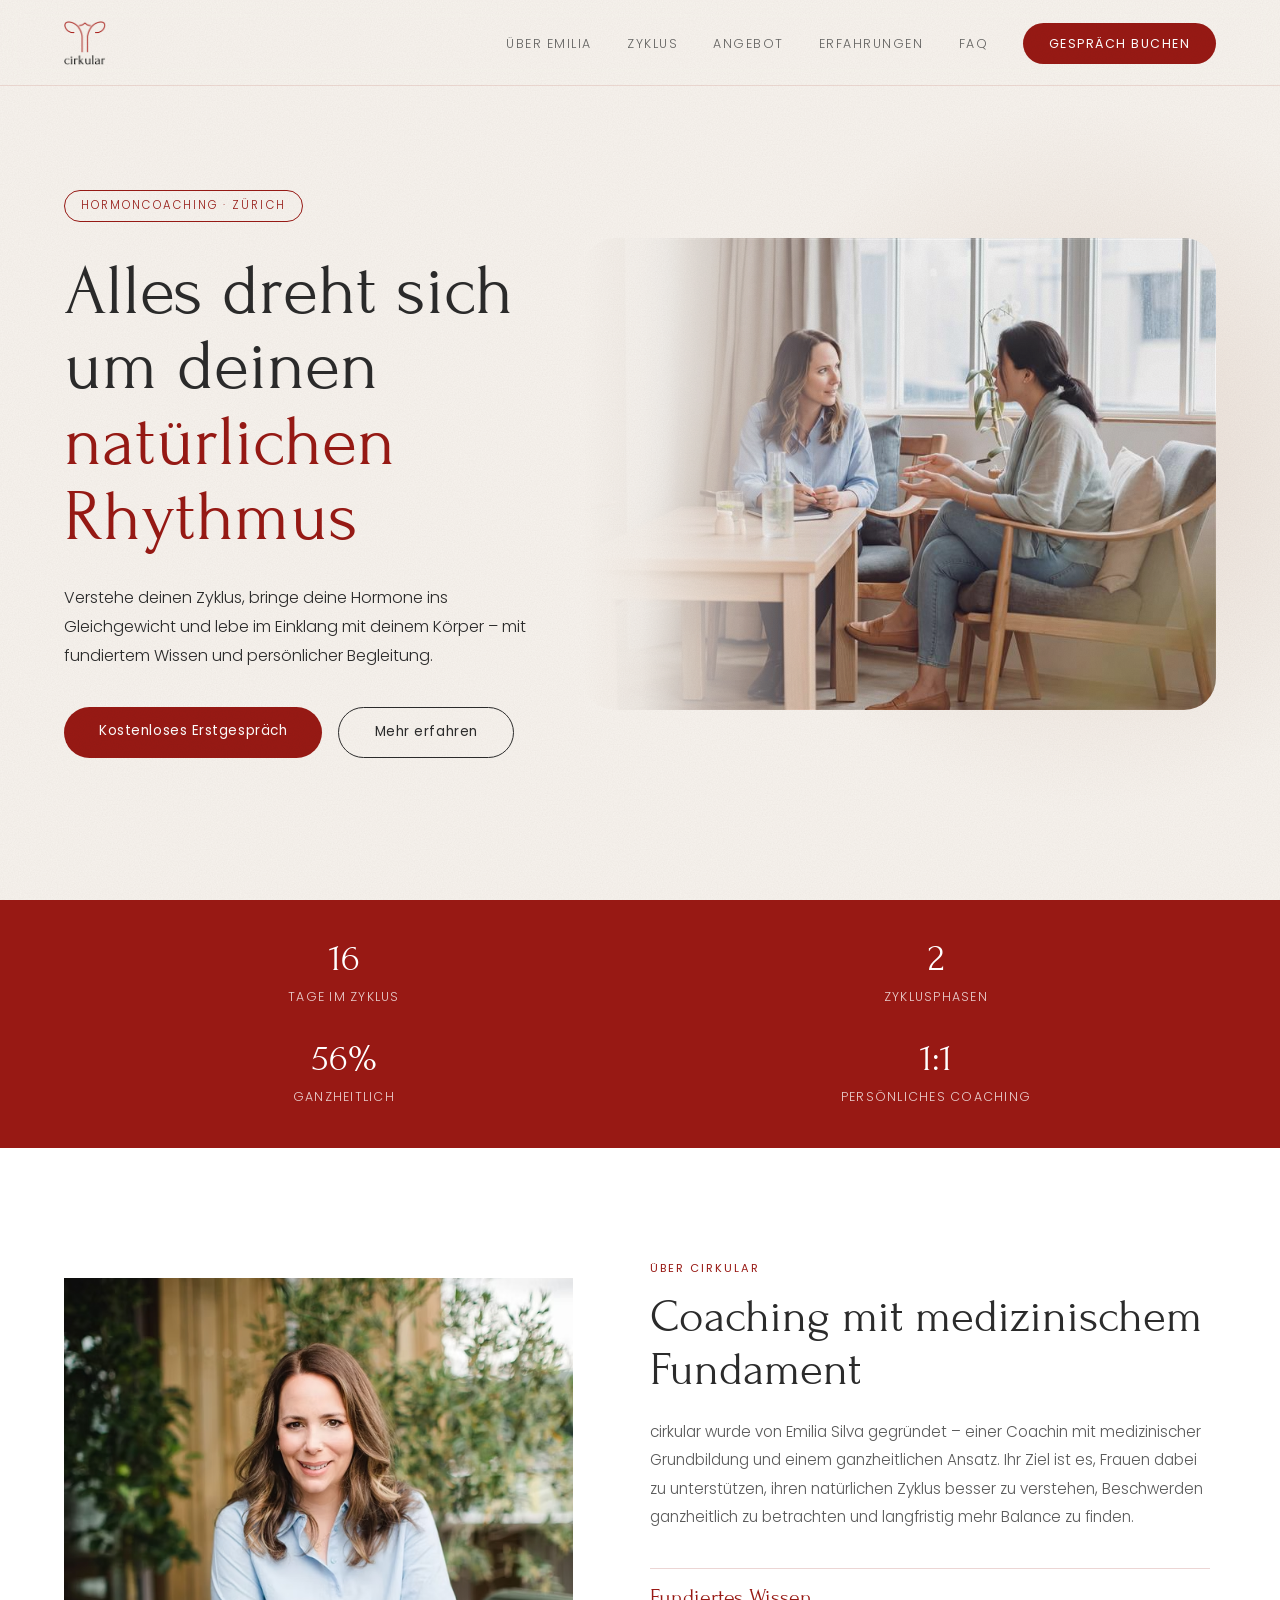
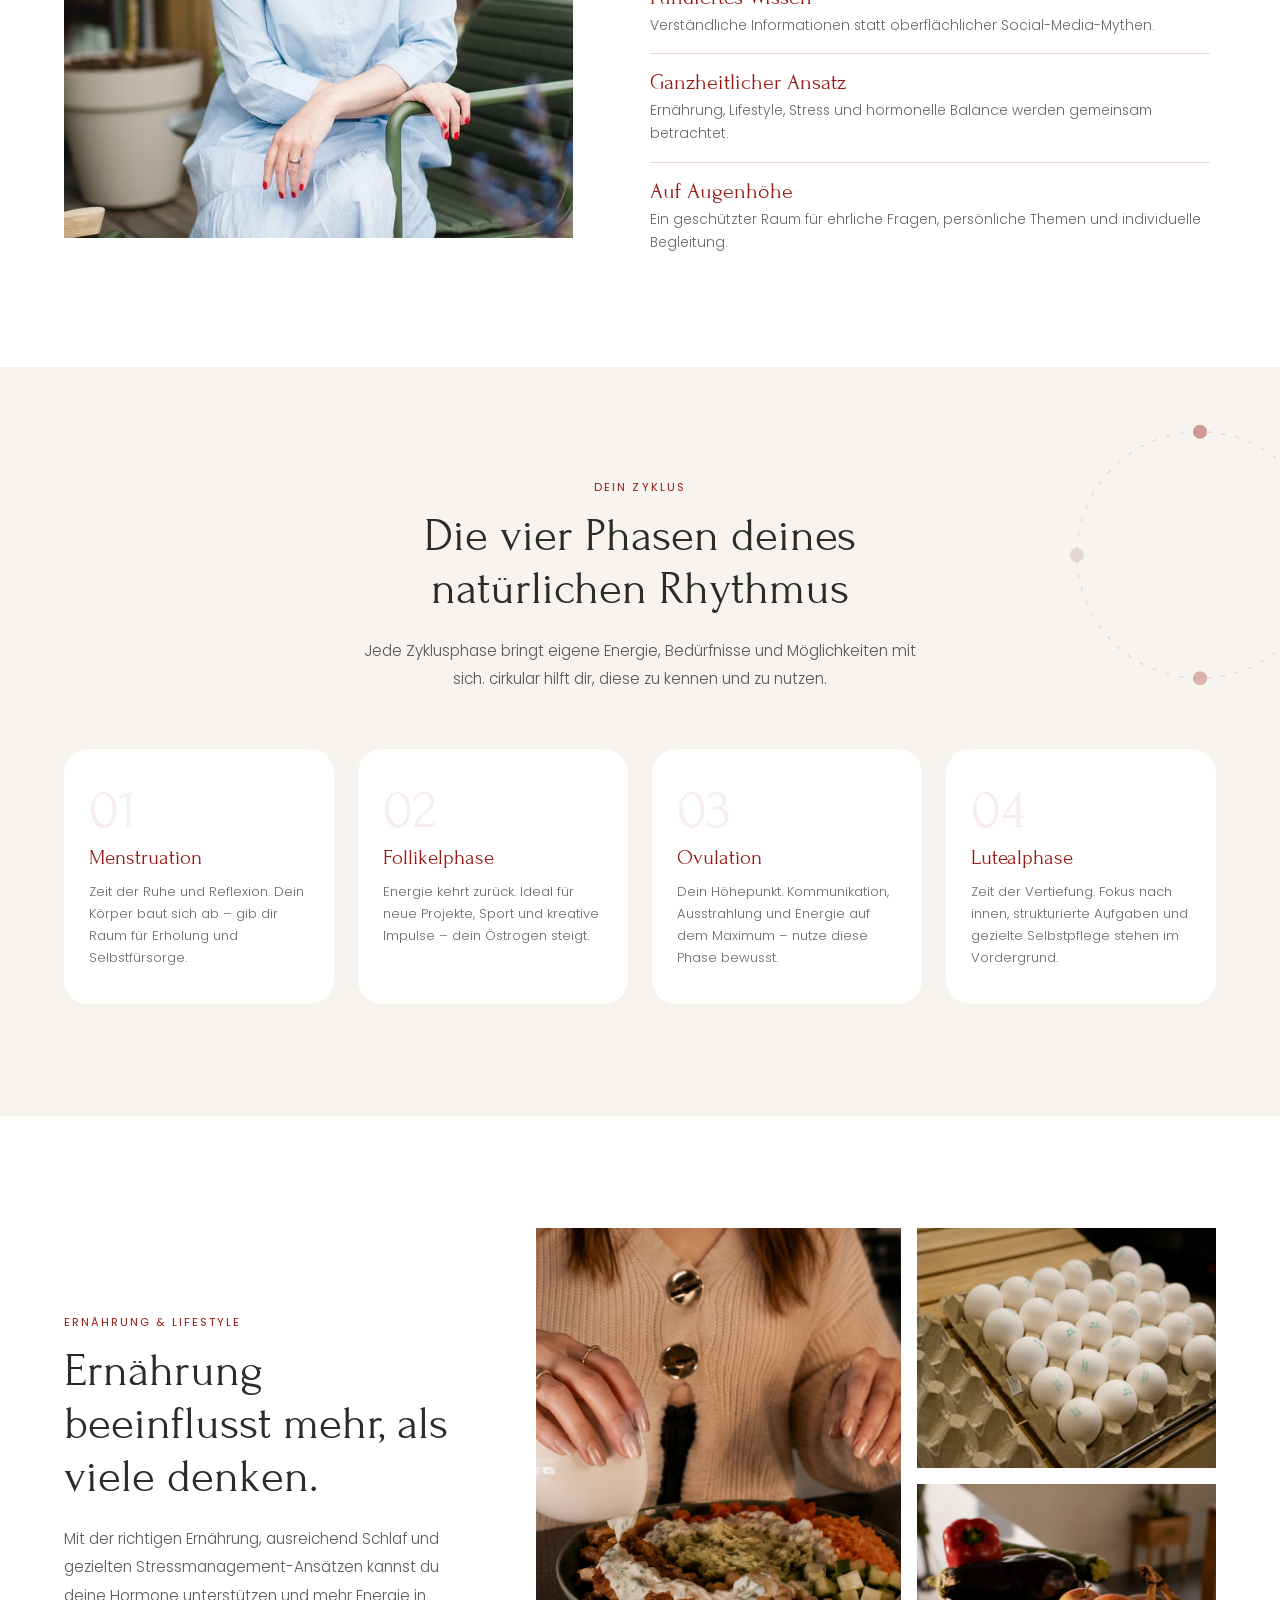
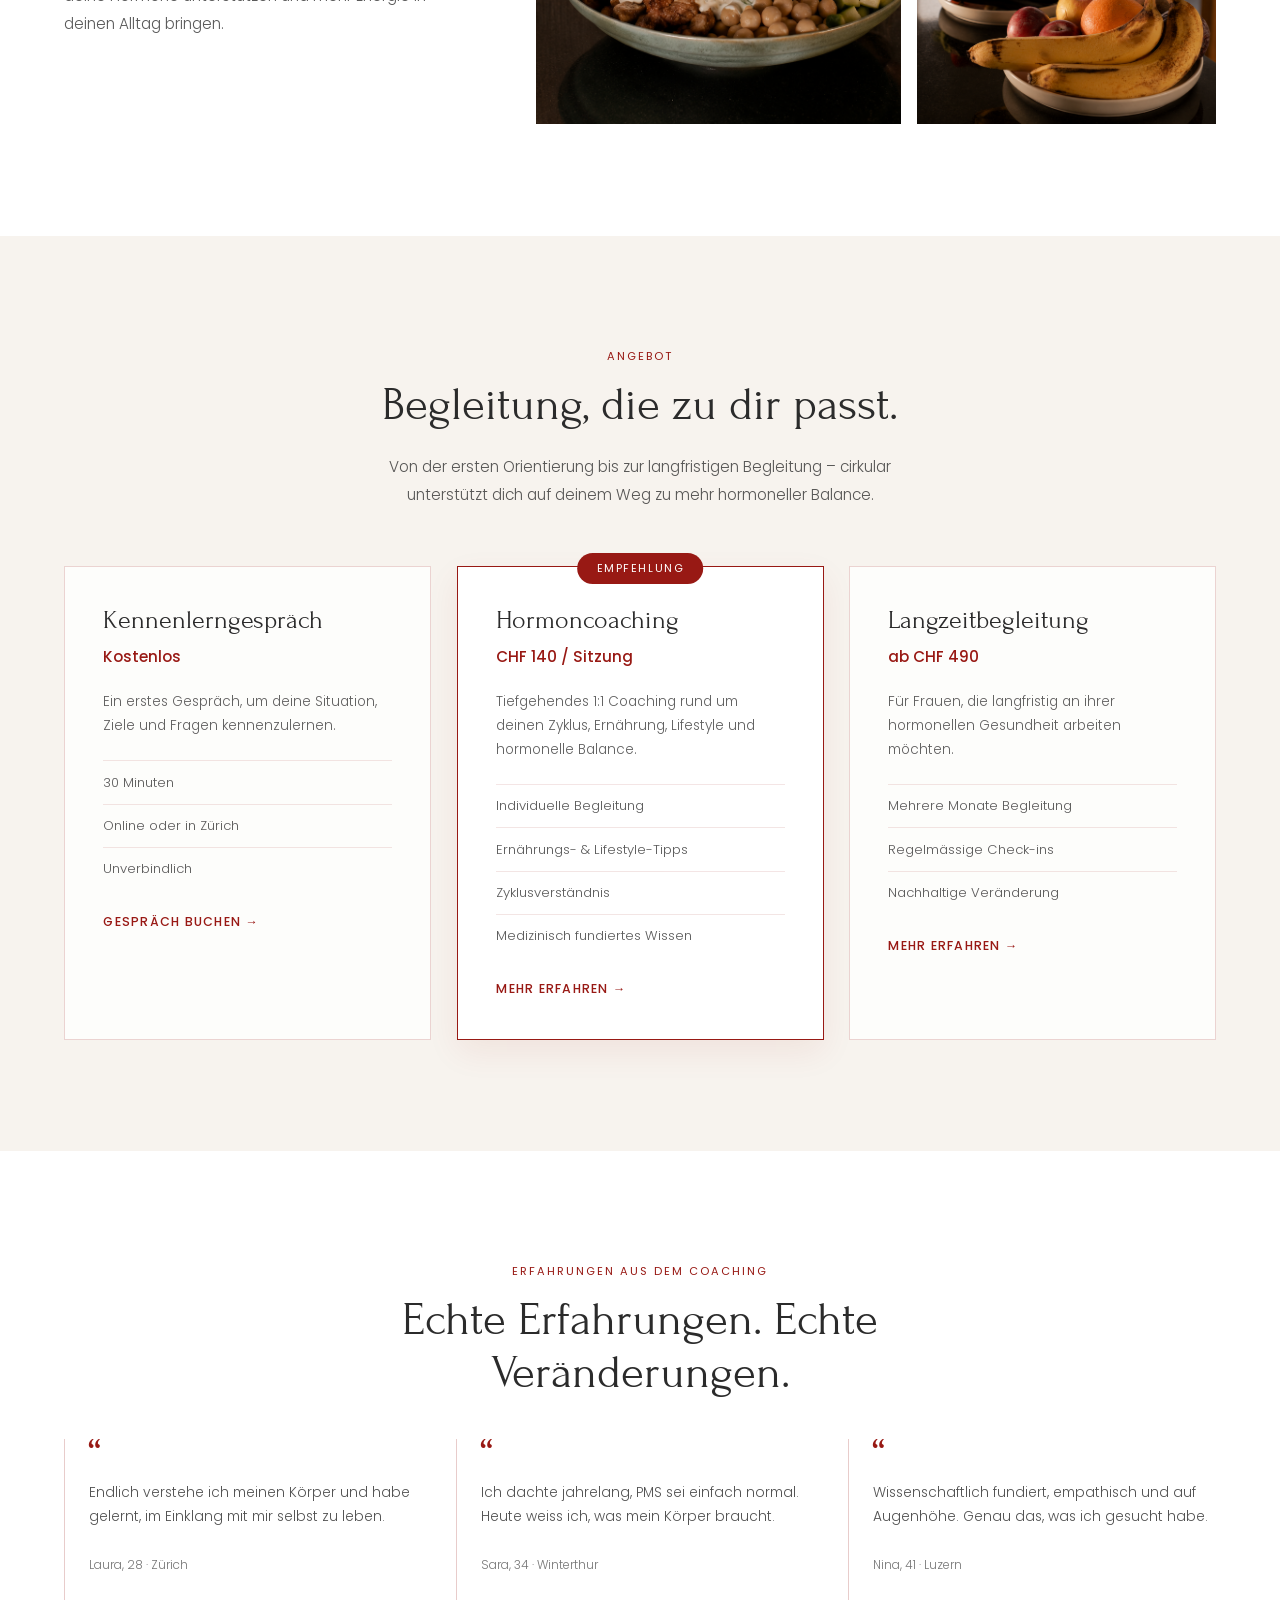
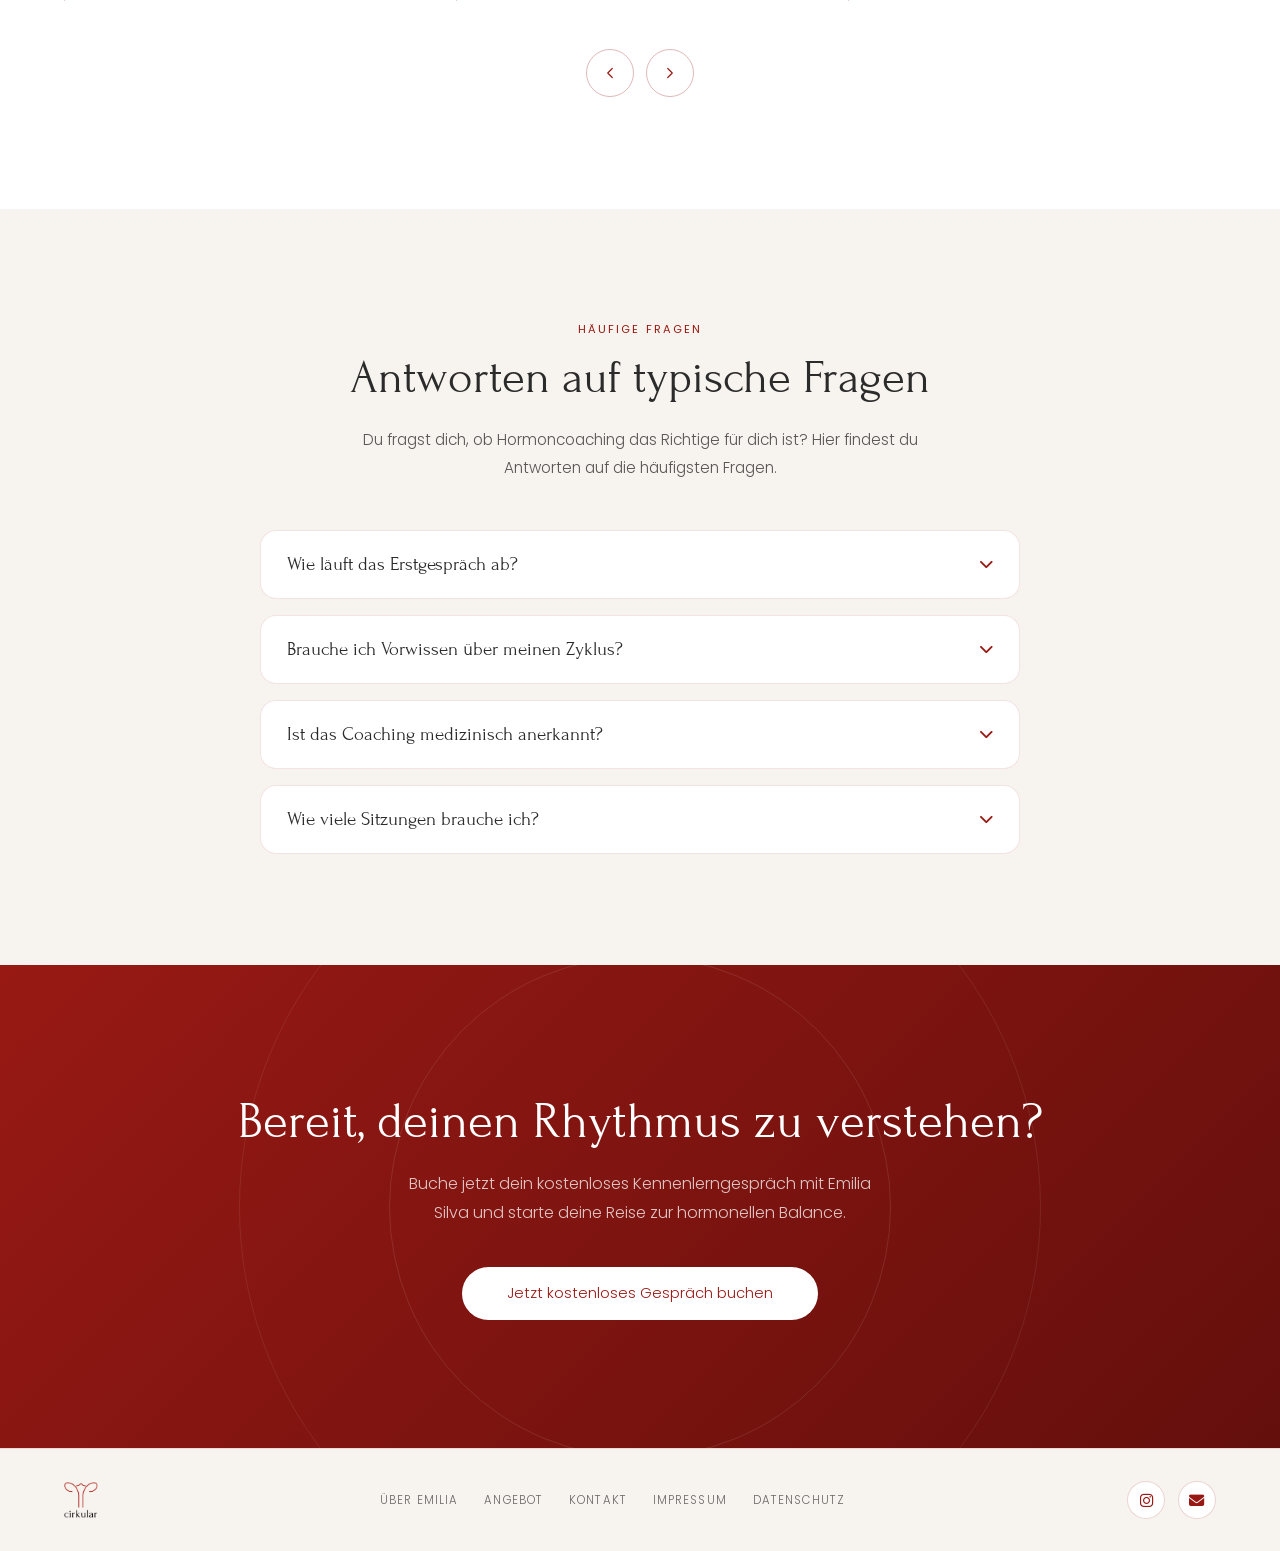
==== commit d5fb78e9: "Fix: Massiver horizontaler Overflow auf Mobile - html+body mit width:100%, max-width:100vw, overflow" ====
--- a/index.html
+++ b/index.html
@@ -246,7 +246,7 @@
     </div>
 
     <div class="carousel reveal reveal-delay-1">
-      <div class="carousel-track" id="experienceCarousel" tabindex="0" role="region" aria-label="Erfahrungsberichte">
+      <div class="carousel-track" id="experienceCarousel" role="region" aria-label="Erfahrungsberichte">
         <article class="experience-card">
           <h3 class="visually-hidden">Erfahrungsbericht von Laura</h3>
           <div class="quote-mark" aria-hidden="true">“</div>
--- a/css/styles.css
+++ b/css/styles.css
@@ -14,6 +14,12 @@
   padding: 0;
 }
 
+html, body {
+  width: 100%;
+  max-width: 100vw;
+  overflow-x: hidden;
+}
+
 html {
   scroll-behavior: smooth;
 }
@@ -23,7 +29,6 @@
   font-weight: 300;
   background: var(--bg);
   color: var(--dark);
-  overflow-x: hidden;
   position: relative;
 }
 
@@ -188,8 +193,9 @@
   position: fixed;
   top: 0;
   right: 0;
-  bottom: 0;
   width: min(360px, 85vw);
+  height: 100vh;          /* Fallback fuer aeltere Browser */
+  height: 100dvh;         /* Dynamic Viewport: passt sich der iOS-Safari-Toolbar an */
   background: var(--bg);
   box-shadow: -20px 0 60px rgba(100, 15, 12, 0.12);
   transform: translateX(100%);
@@ -198,7 +204,9 @@
   display: flex;
   flex-direction: column;
   justify-content: center;
-  padding: 5rem 2.5rem 3rem;
+  padding: 5rem 2.5rem calc(3rem + env(safe-area-inset-bottom));
+  overflow-y: auto;
+  -webkit-overflow-scrolling: touch;
   visibility: hidden;
 }
 body.menu-open .mobile-menu {
@@ -253,7 +261,11 @@
 
 .menu-backdrop {
   position: fixed;
-  inset: 0;
+  top: 0;
+  left: 0;
+  right: 0;
+  height: 100vh;          /* Fallback */
+  height: 100dvh;         /* schliesst buendig mit dynamischer Safari-Toolbar */
   background: rgba(43, 43, 43, 0.45);
   backdrop-filter: blur(2px);
   opacity: 0;
@@ -811,27 +823,21 @@
 
 .carousel {
   position: relative;
+  width: 100%;
+  max-width: 100%;
+  overflow: hidden;                 /* harte Klammer um den Track */
 }
 
 .carousel-track {
   display: flex;
   gap: 1.5rem;
-  overflow-x: auto;
-  overflow-y: hidden;
-  scroll-snap-type: x mandatory;
+  width: 100%;
+  max-width: 100%;
+  overflow: hidden;                 /* kein manuelles Swipen – nur via Buttons */
+  scroll-snap-type: x mandatory;    /* programmatisches scrollBy rastet sauber ein */
   scroll-behavior: smooth;
-  scrollbar-width: none;            /* Firefox */
-  -ms-overflow-style: none;         /* IE/Edge legacy */
   padding-bottom: 0.5rem;           /* etwas Luft für Hover-Lift */
-  -webkit-overflow-scrolling: touch;
-}
-.carousel-track::-webkit-scrollbar {
-  display: none;                    /* Chrome/Safari */
-}
-.carousel-track:focus-visible {
-  outline: 2px solid rgba(152, 25, 20, 0.4);
-  outline-offset: 4px;
-  border-radius: 4px;
+  touch-action: pan-y;              /* Touches gehen an den Body-Scroll, nicht ans Carousel */
 }
 
 .experience-card {
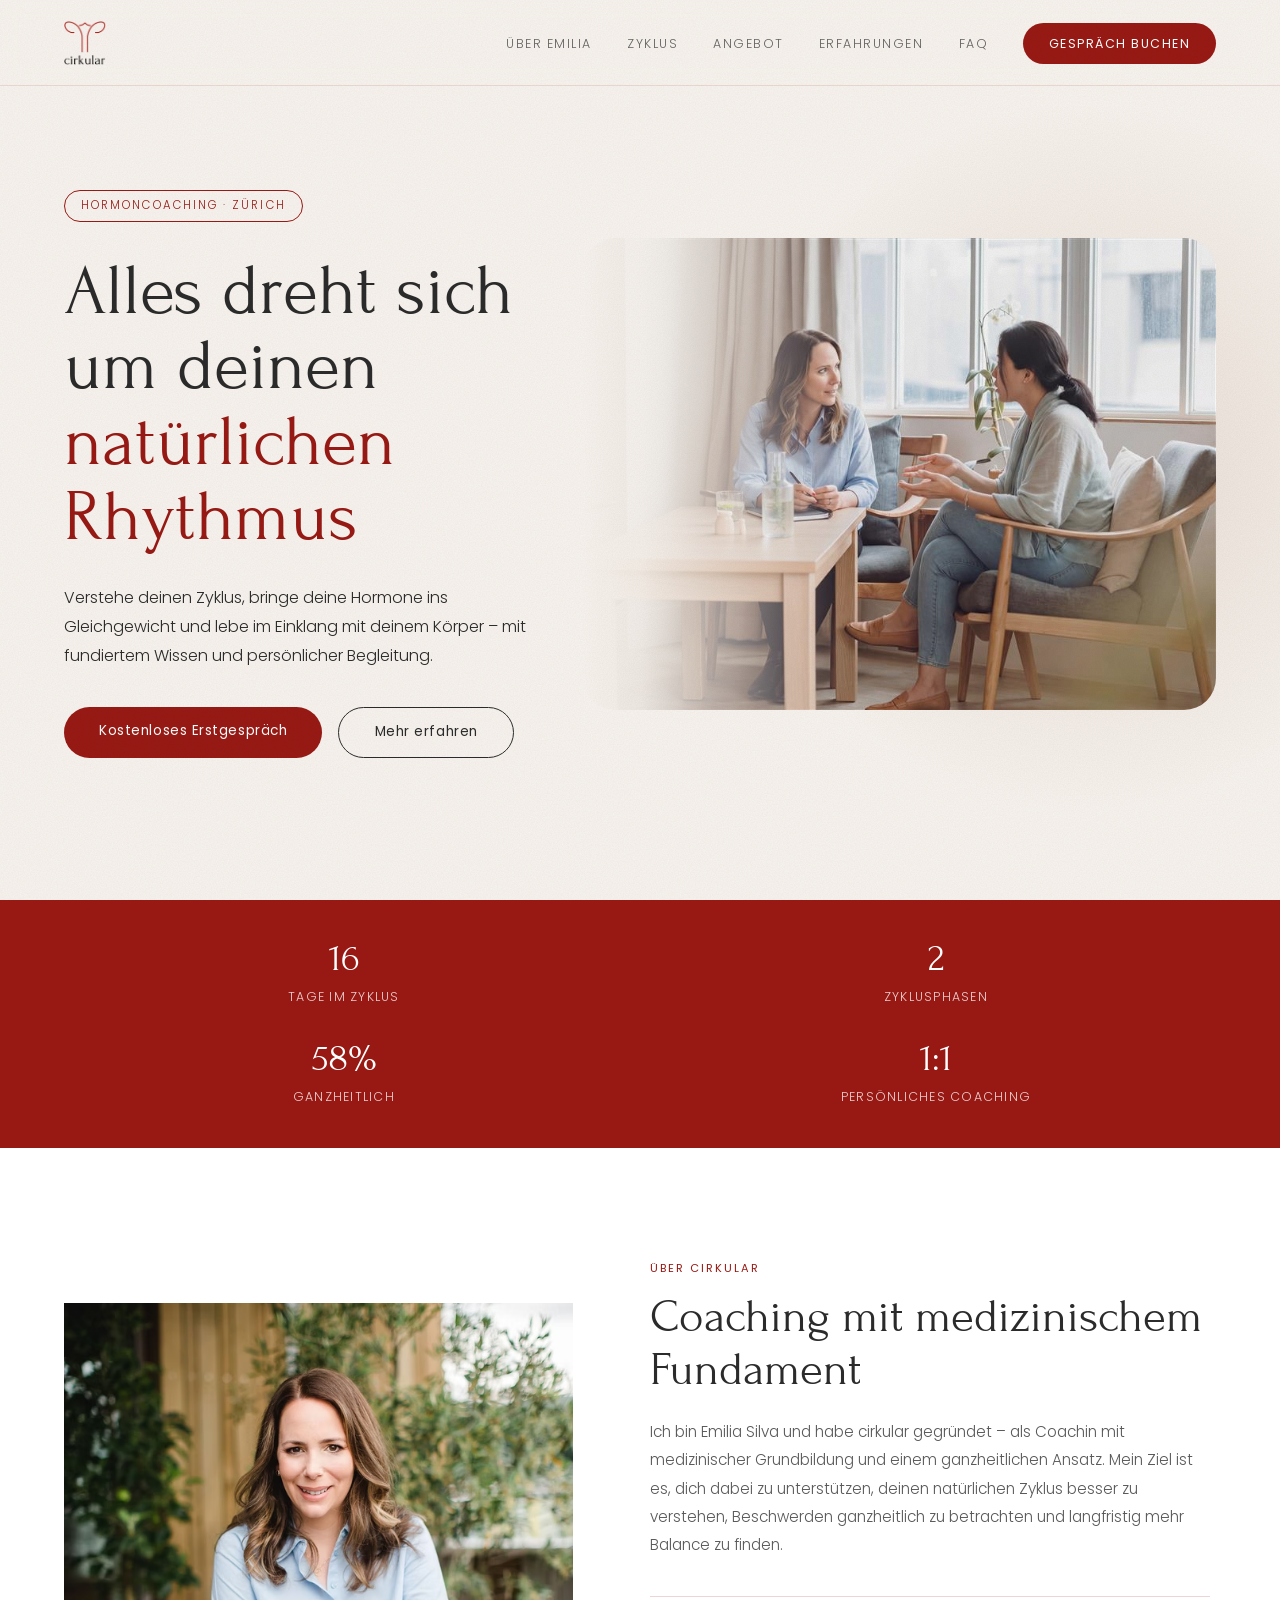
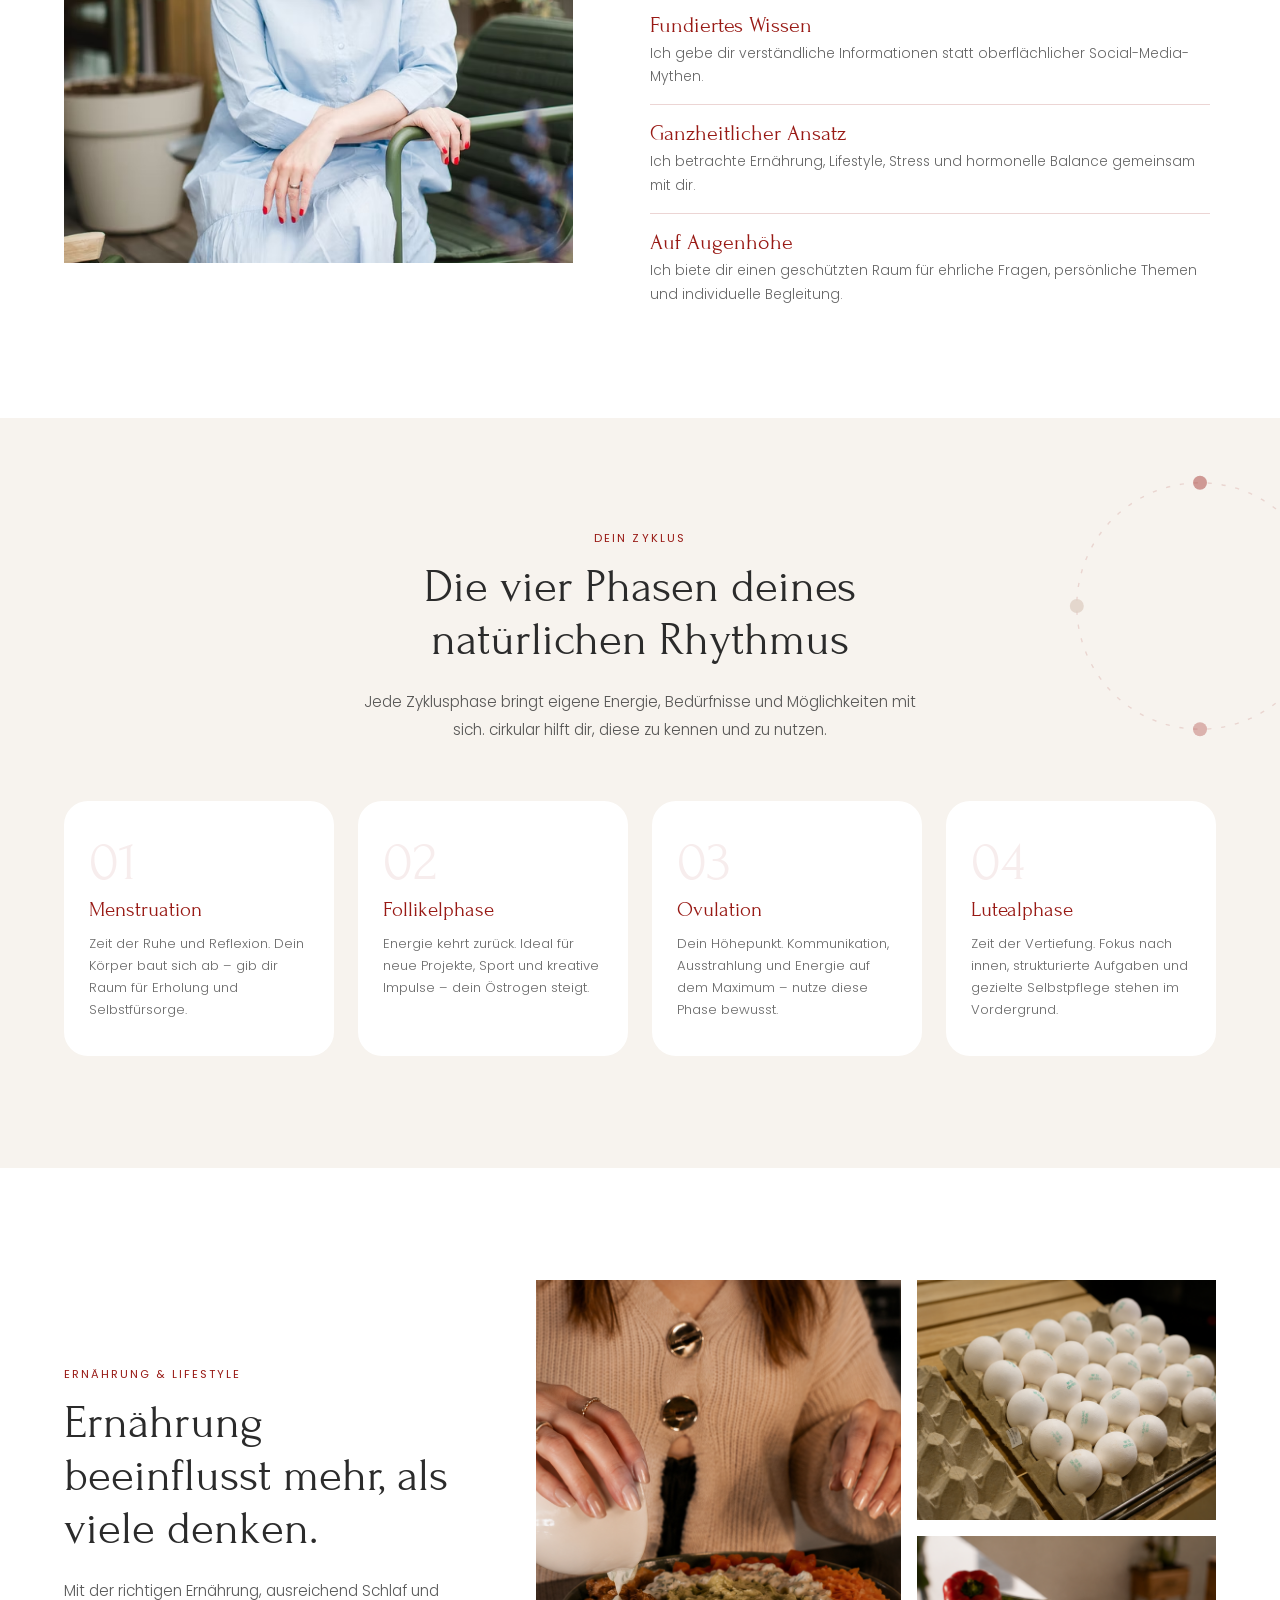
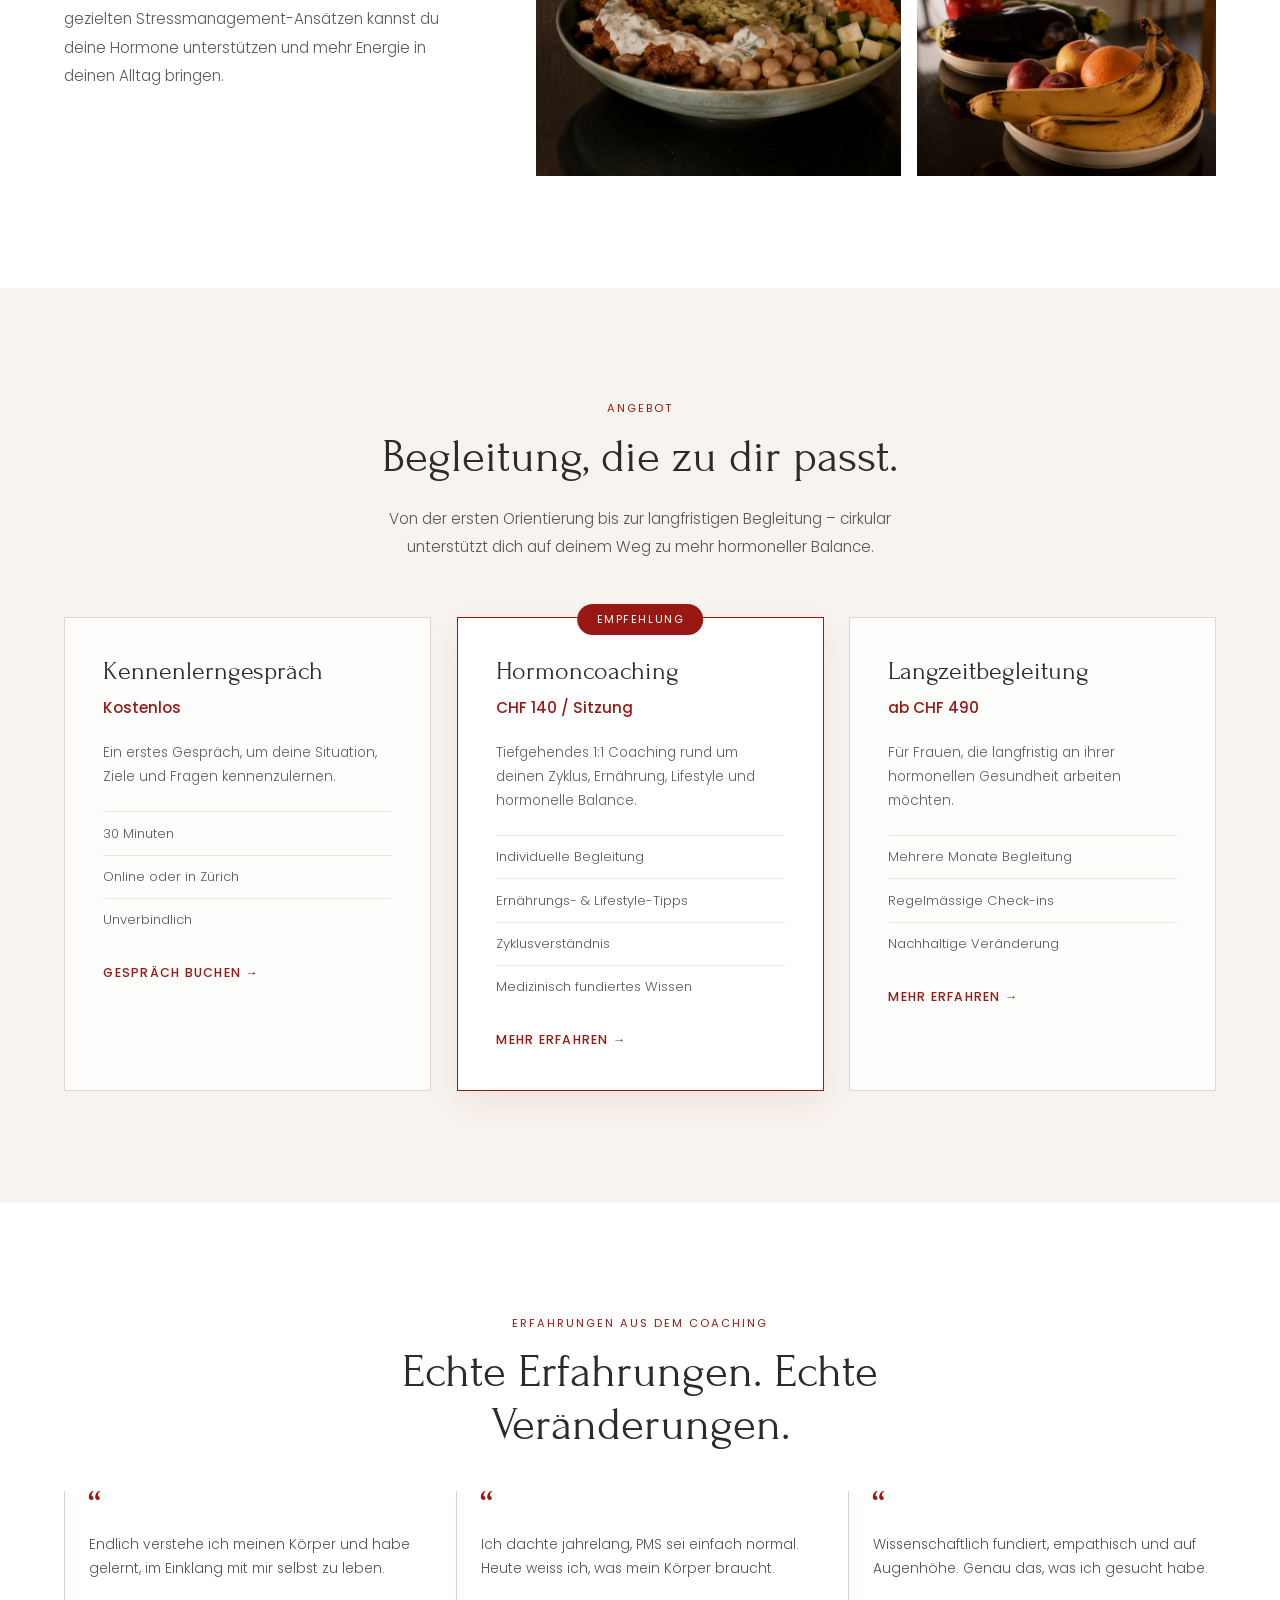
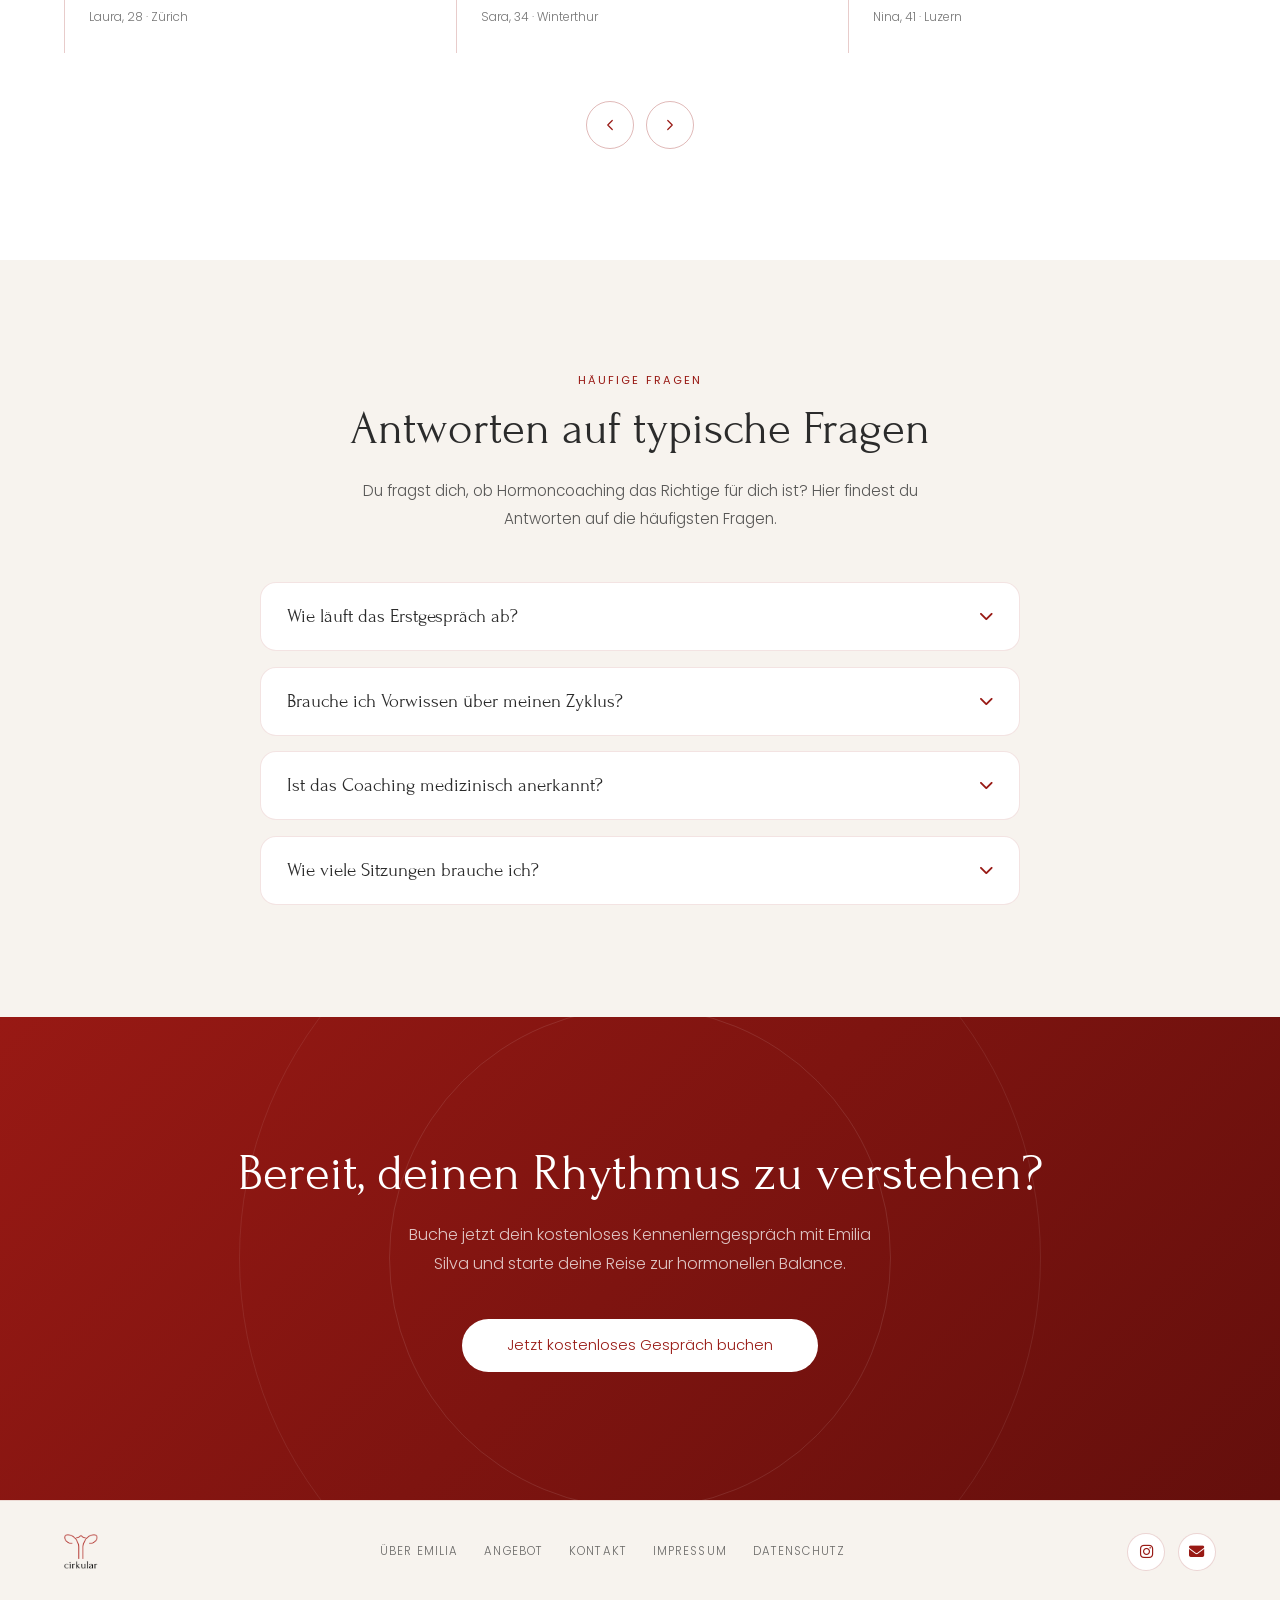
==== commit fa5ed2a8: "text in ich form" ====
--- a/index.html
+++ b/index.html
@@ -102,23 +102,23 @@
       <h2 class="section-title">Coaching mit medizinischem Fundament</h2>
 
       <p class="section-text">
-        cirkular wurde von Emilia Silva gegründet – einer Coachin mit medizinischer Grundbildung und einem ganzheitlichen Ansatz. Ihr Ziel ist es, Frauen dabei zu unterstützen, ihren natürlichen Zyklus besser zu verstehen, Beschwerden ganzheitlich zu betrachten und langfristig mehr Balance zu finden.
+        Ich bin Emilia Silva und habe cirkular gegründet – als Coachin mit medizinischer Grundbildung und einem ganzheitlichen Ansatz. Mein Ziel ist es, dich dabei zu unterstützen, deinen natürlichen Zyklus besser zu verstehen, Beschwerden ganzheitlich zu betrachten und langfristig mehr Balance zu finden.
       </p>
 
       <div class="about-points">
         <div class="about-point">
           <h3>Fundiertes Wissen</h3>
-          <p>Verständliche Informationen statt oberflächlicher Social-Media-Mythen.</p>
+          <p>Ich gebe dir verständliche Informationen statt oberflächlicher Social-Media-Mythen.</p>
         </div>
 
         <div class="about-point">
           <h3>Ganzheitlicher Ansatz</h3>
-          <p>Ernährung, Lifestyle, Stress und hormonelle Balance werden gemeinsam betrachtet.</p>
+          <p>Ich betrachte Ernährung, Lifestyle, Stress und hormonelle Balance gemeinsam mit dir.</p>
         </div>
 
         <div class="about-point">
           <h3>Auf Augenhöhe</h3>
-          <p>Ein geschützter Raum für ehrliche Fragen, persönliche Themen und individuelle Begleitung.</p>
+          <p>Ich biete dir einen geschützten Raum für ehrliche Fragen, persönliche Themen und individuelle Begleitung.</p>
         </div>
       </div>
     </div>
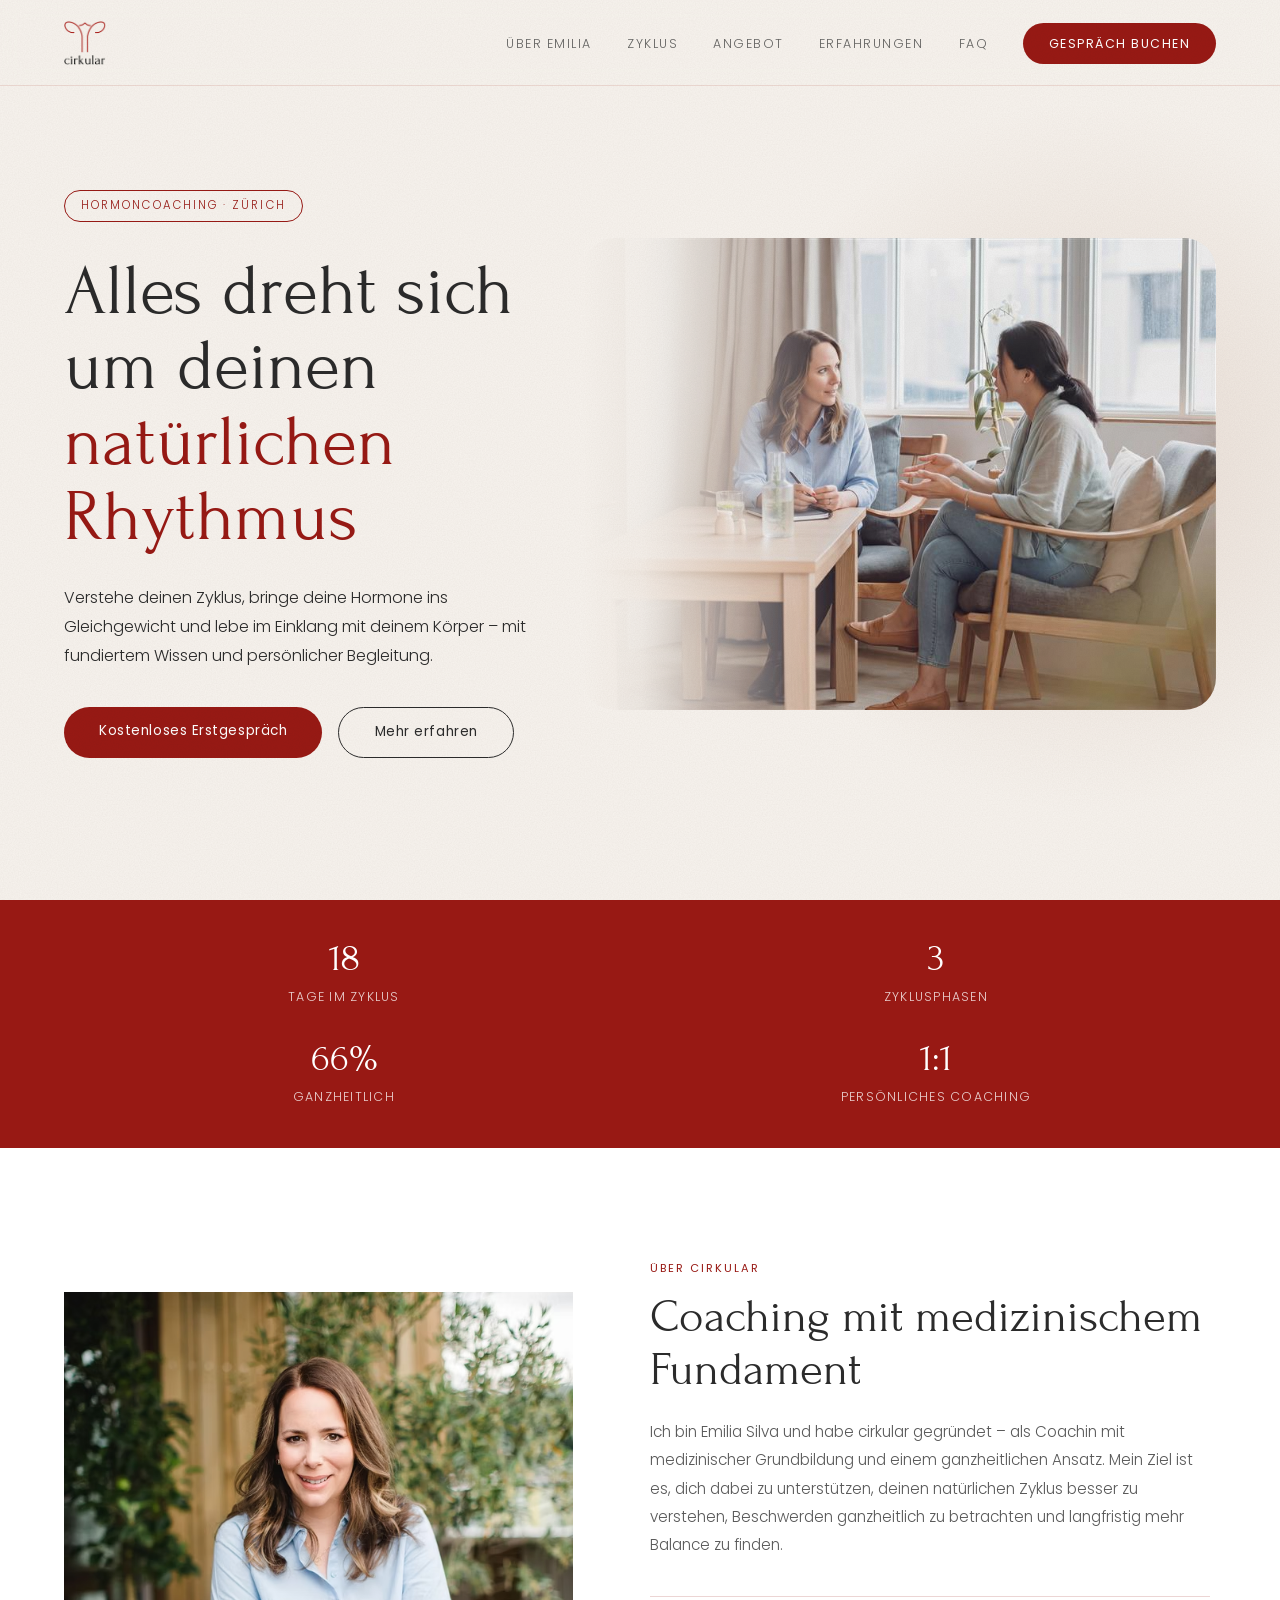
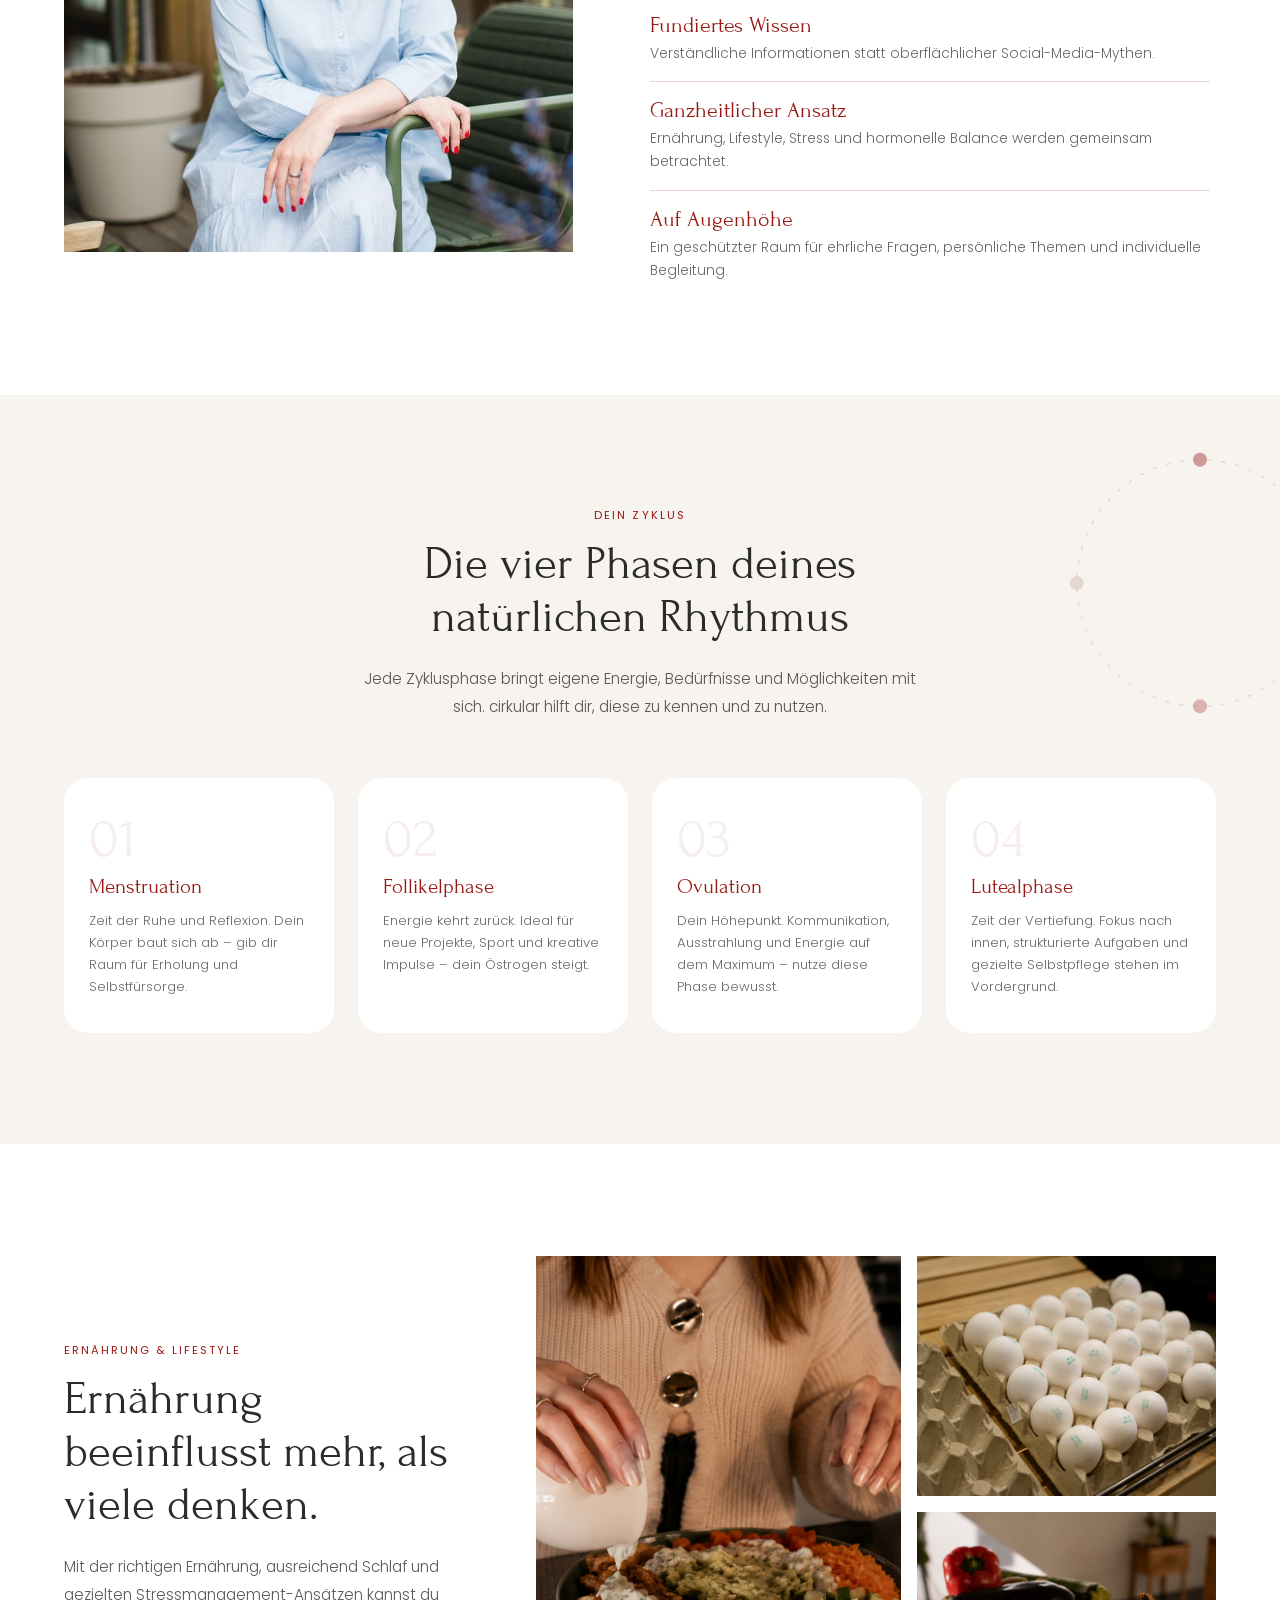
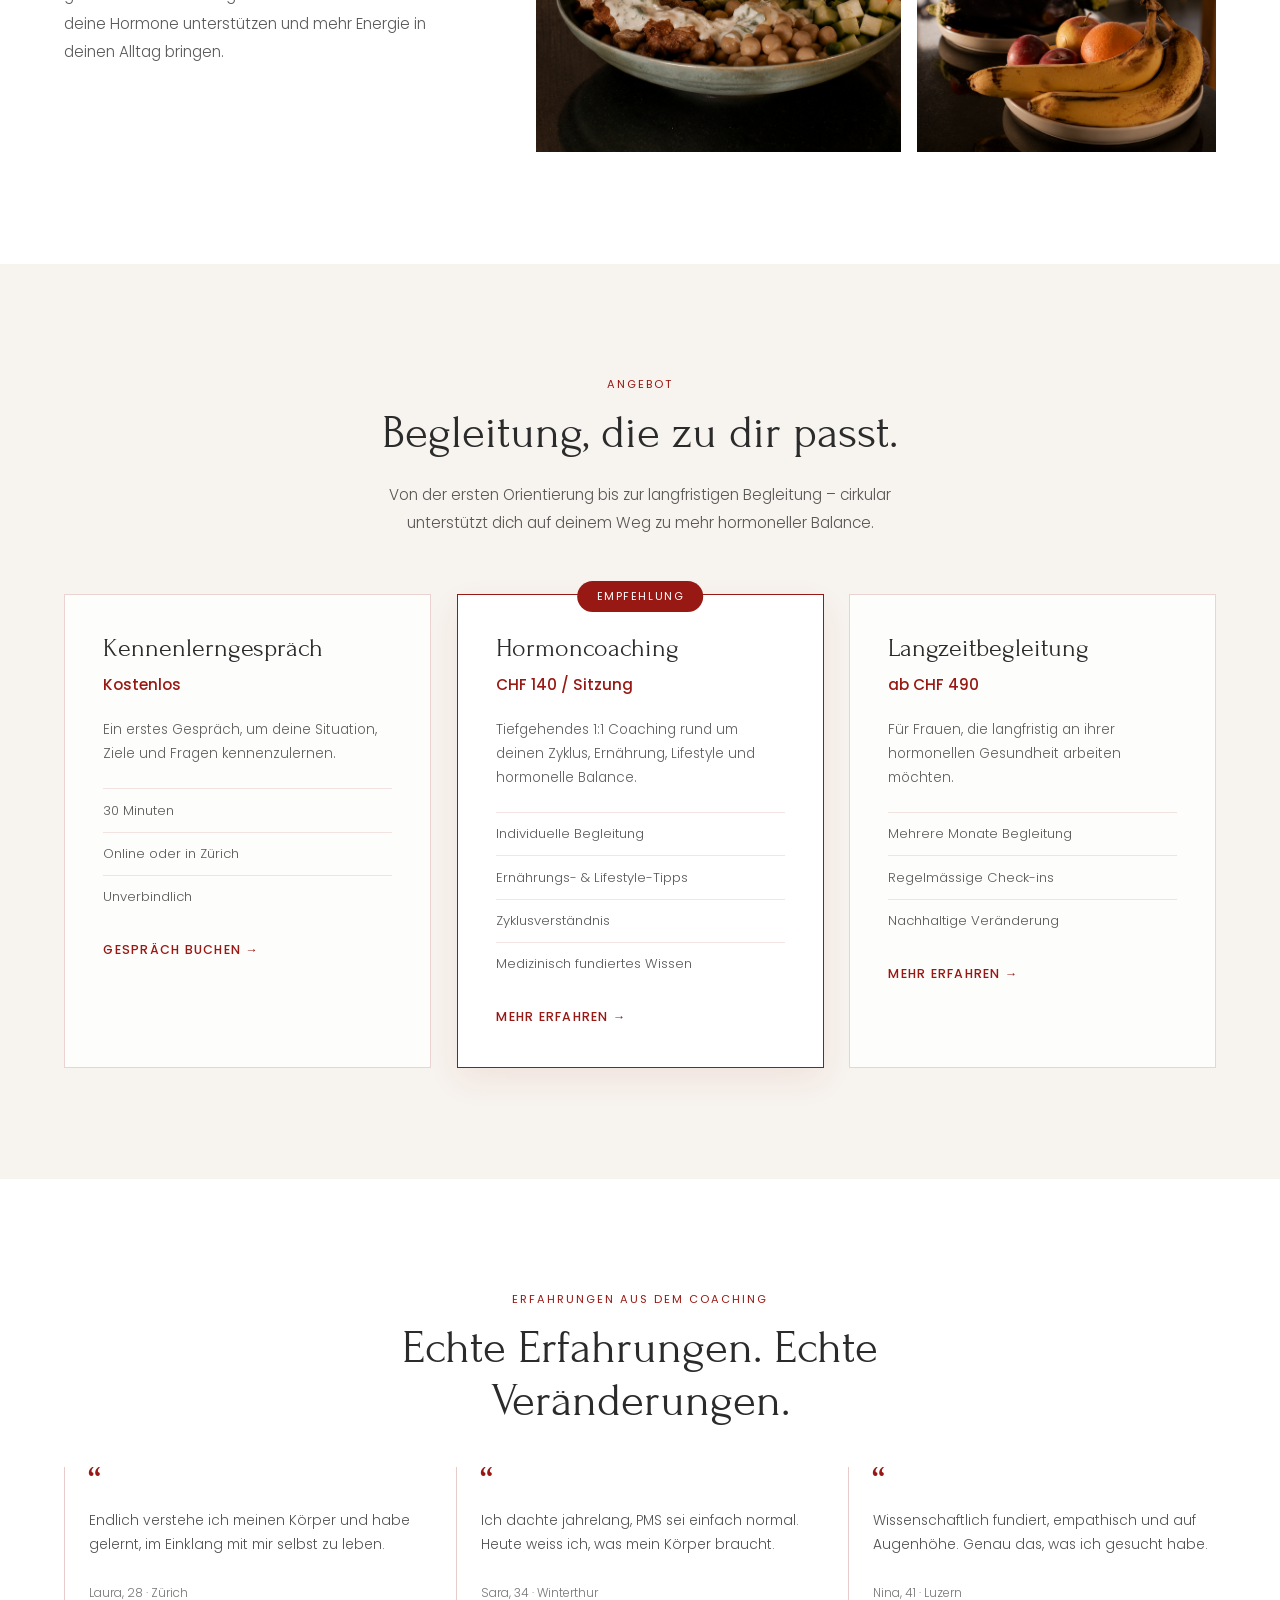
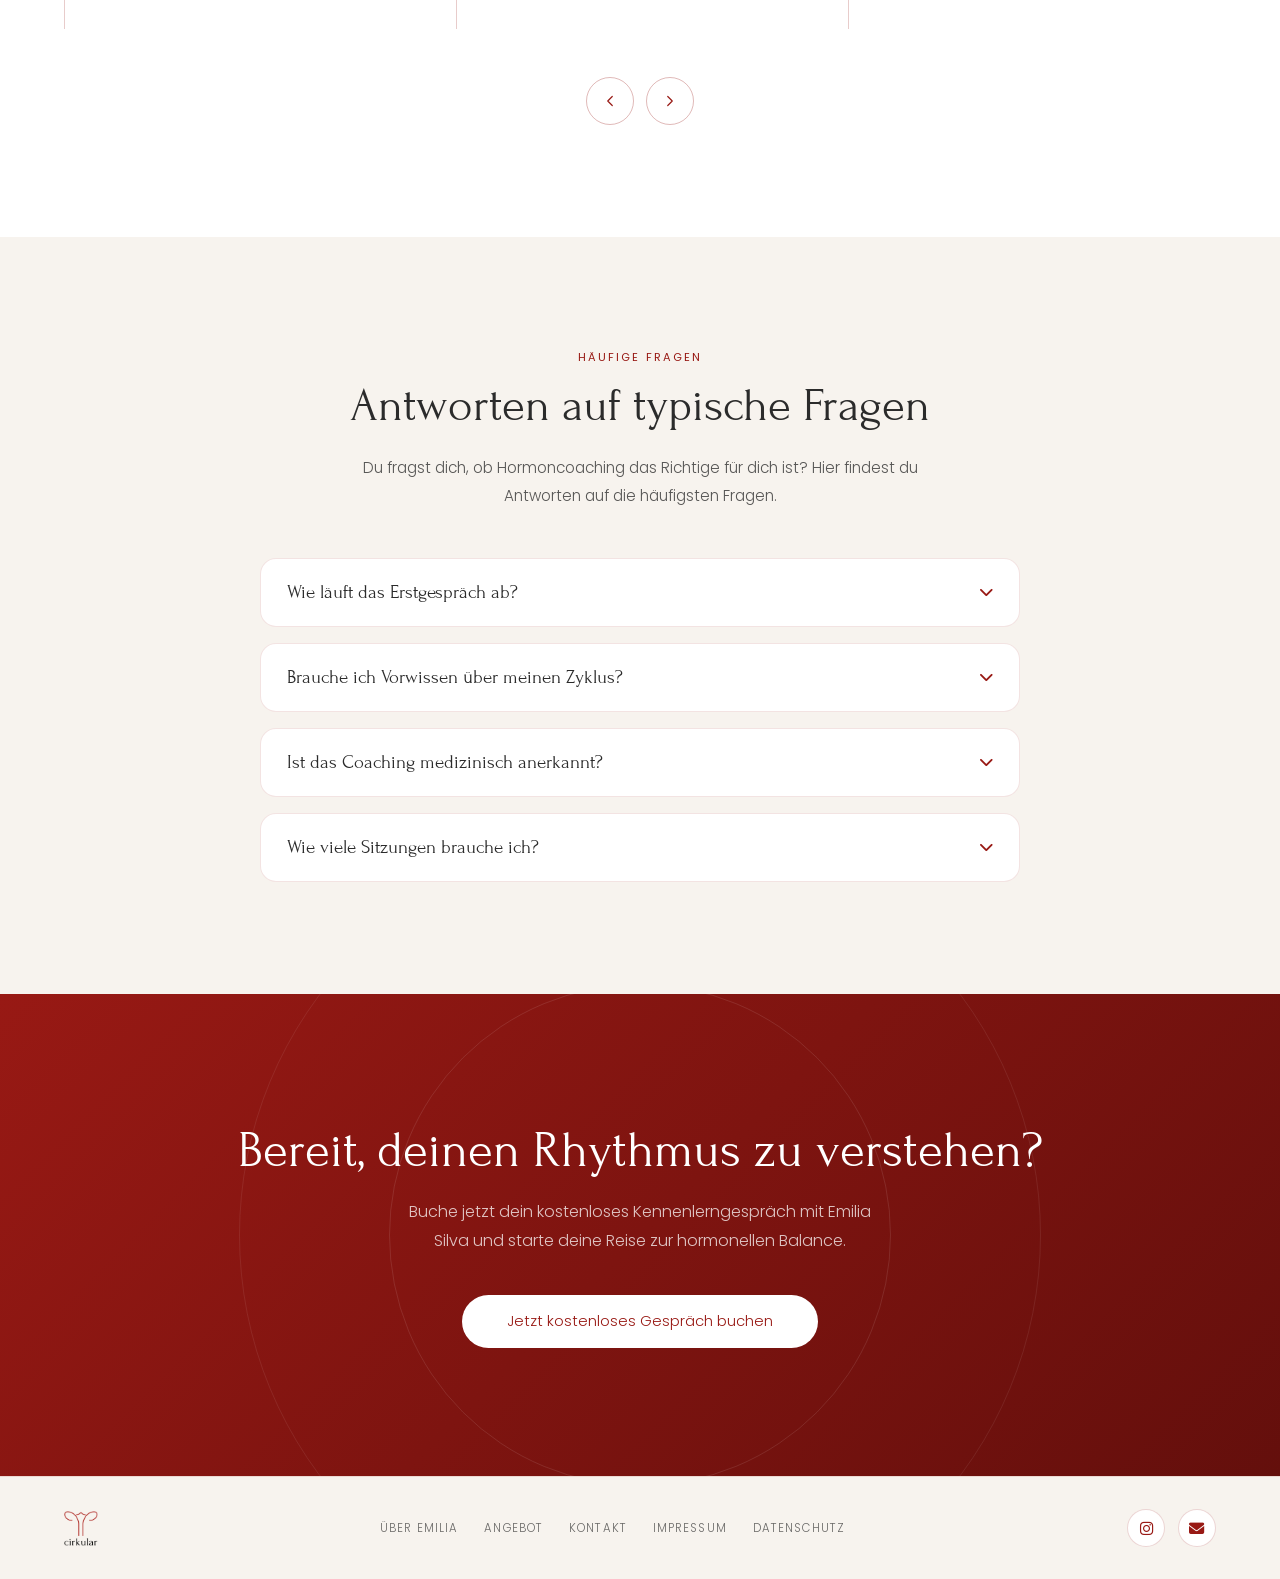
==== commit a6fbd431: "text in ich form" ====
--- a/index.html
+++ b/index.html
@@ -108,17 +108,17 @@
       <div class="about-points">
         <div class="about-point">
           <h3>Fundiertes Wissen</h3>
-          <p>Ich gebe dir verständliche Informationen statt oberflächlicher Social-Media-Mythen.</p>
+          <p>Verständliche Informationen statt oberflächlicher Social-Media-Mythen.</p>
         </div>
 
         <div class="about-point">
           <h3>Ganzheitlicher Ansatz</h3>
-          <p>Ich betrachte Ernährung, Lifestyle, Stress und hormonelle Balance gemeinsam mit dir.</p>
+          <p>Ernährung, Lifestyle, Stress und hormonelle Balance werden gemeinsam betrachtet.</p>
         </div>
 
         <div class="about-point">
           <h3>Auf Augenhöhe</h3>
-          <p>Ich biete dir einen geschützten Raum für ehrliche Fragen, persönliche Themen und individuelle Begleitung.</p>
+          <p>Ein geschützter Raum für ehrliche Fragen, persönliche Themen und individuelle Begleitung.</p>
         </div>
       </div>
     </div>
